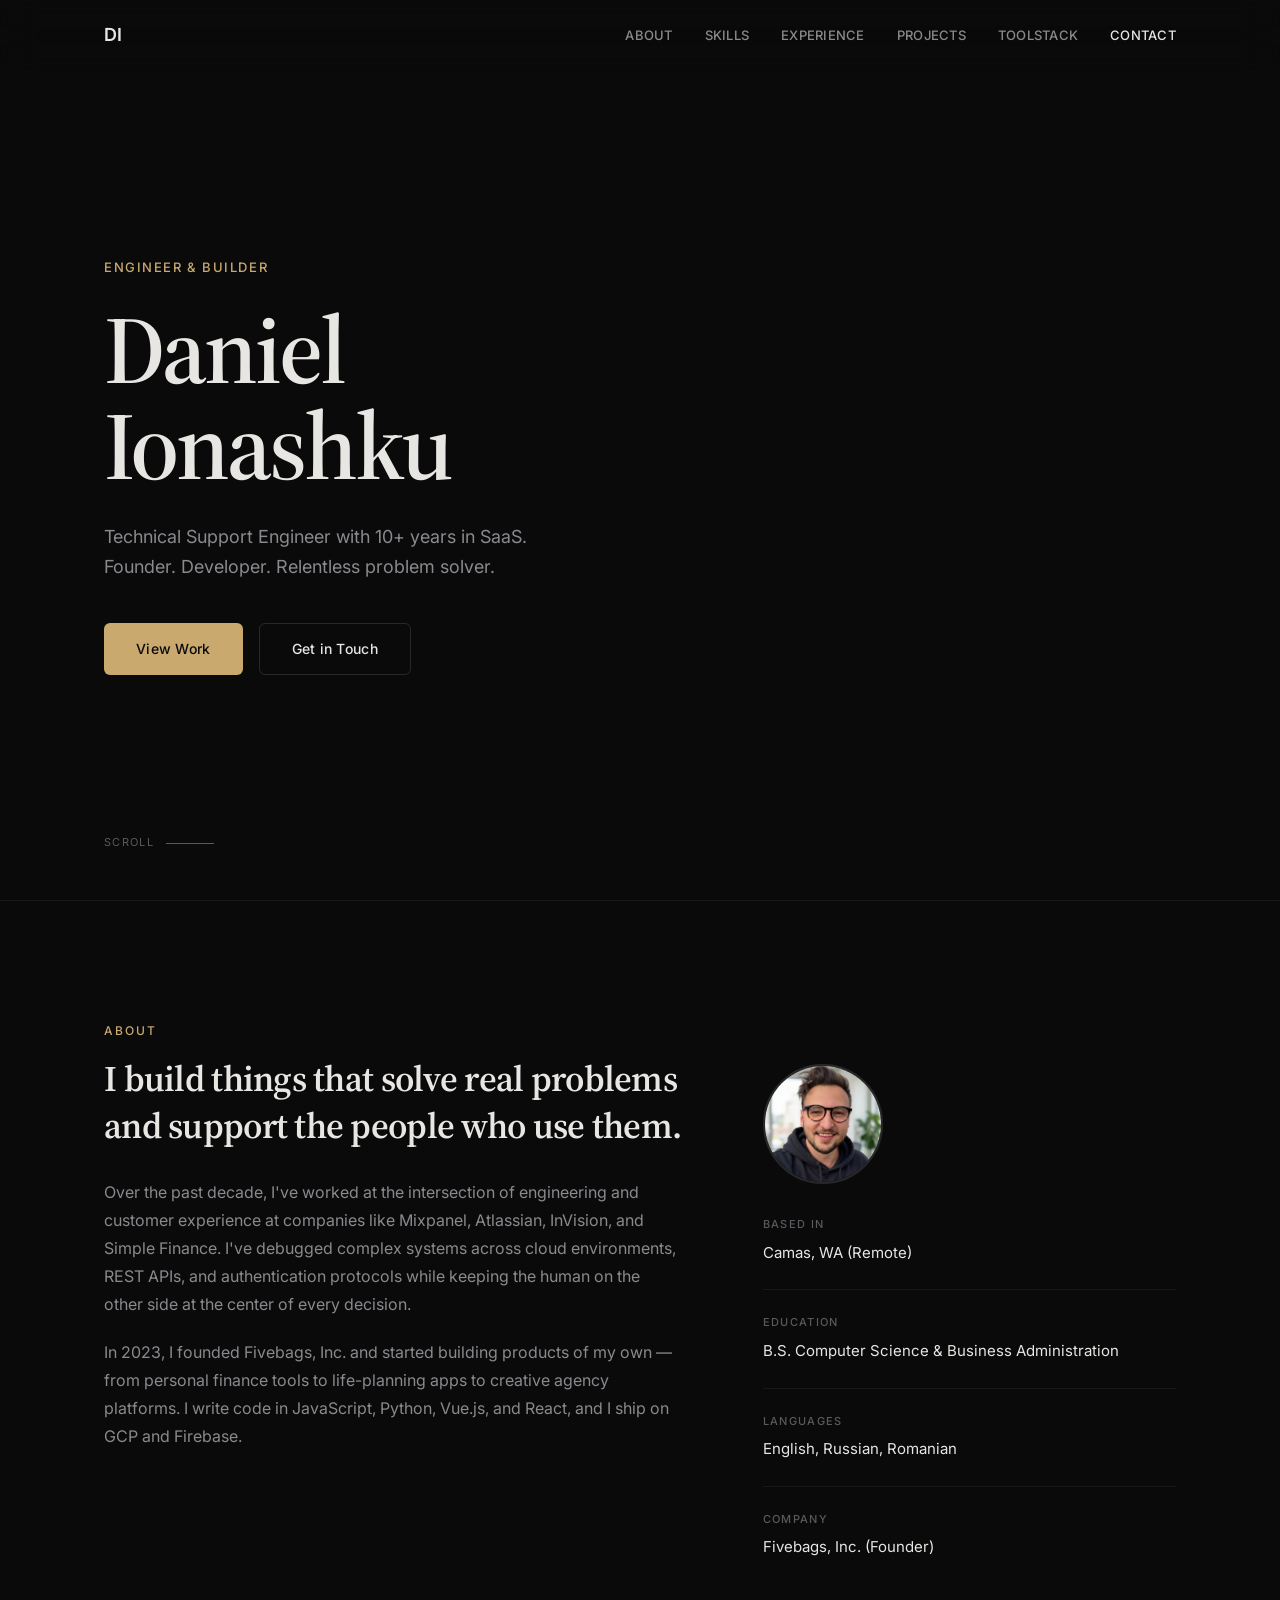
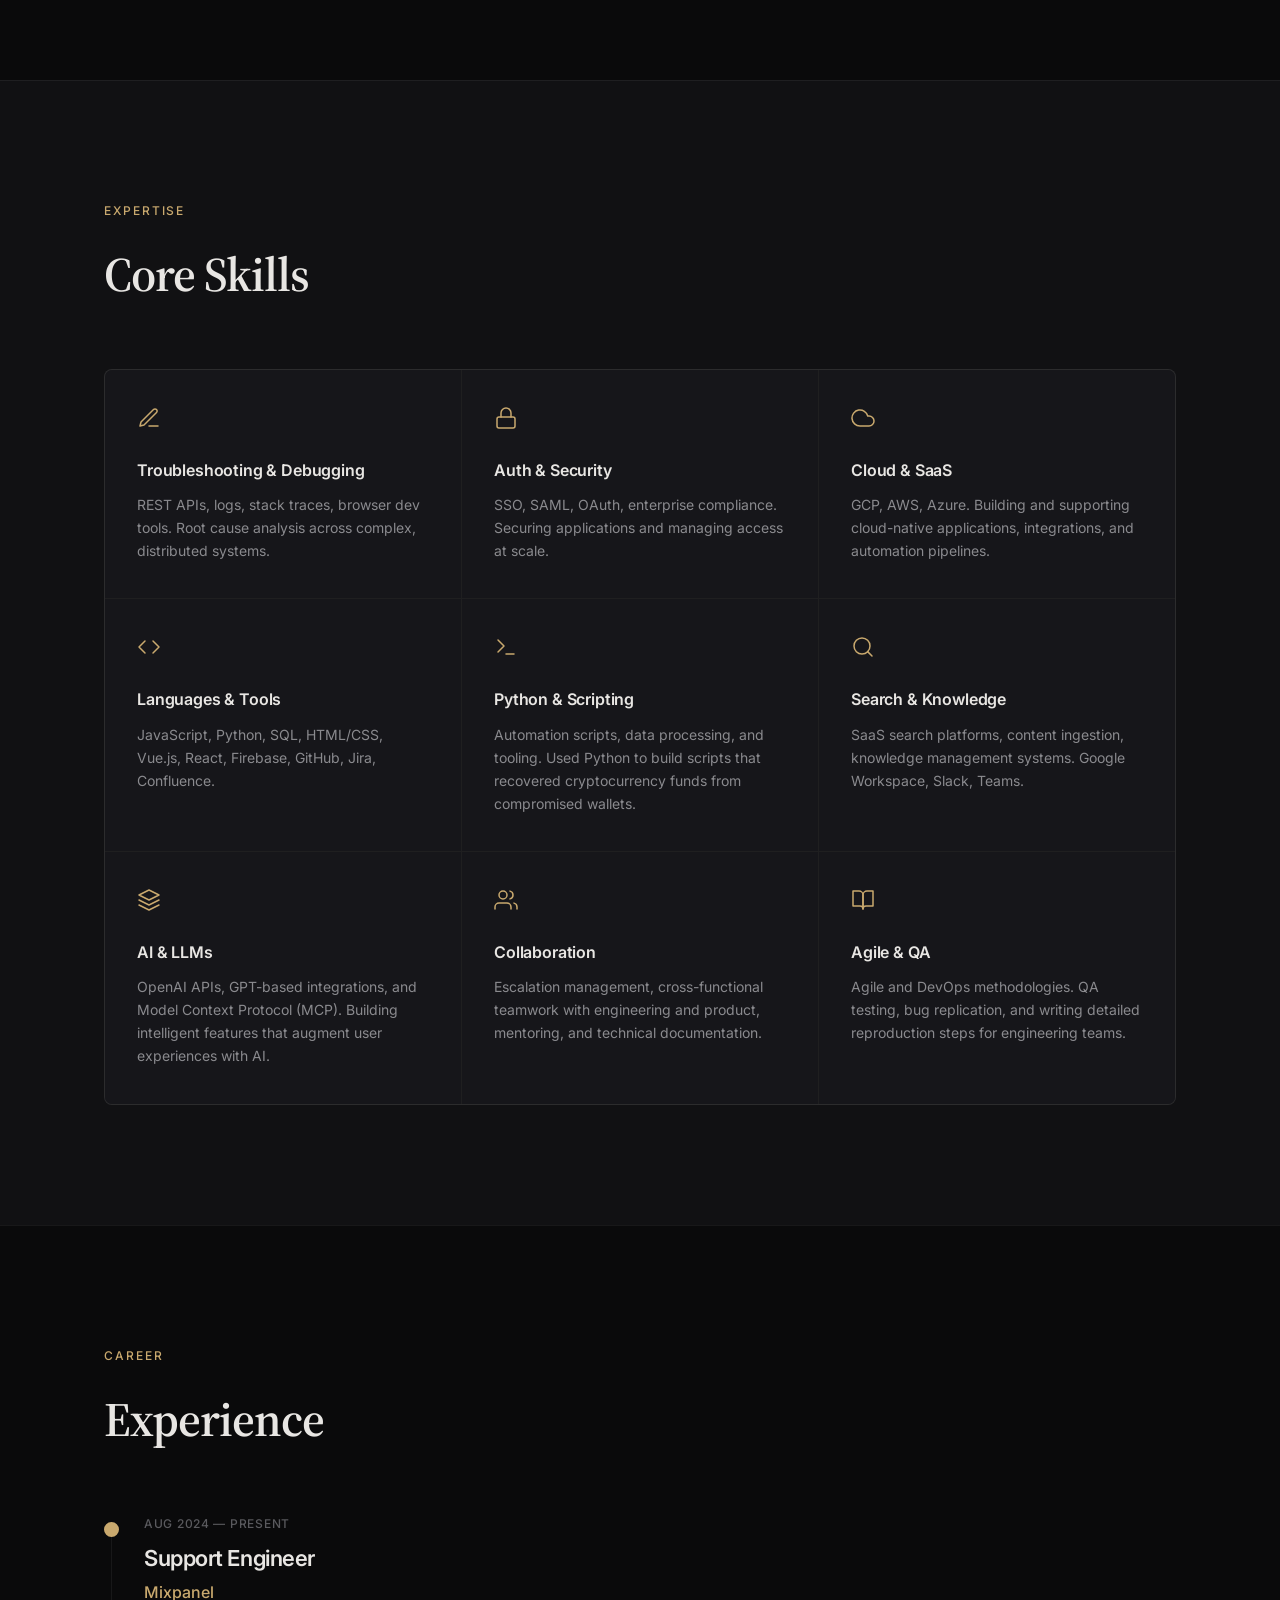
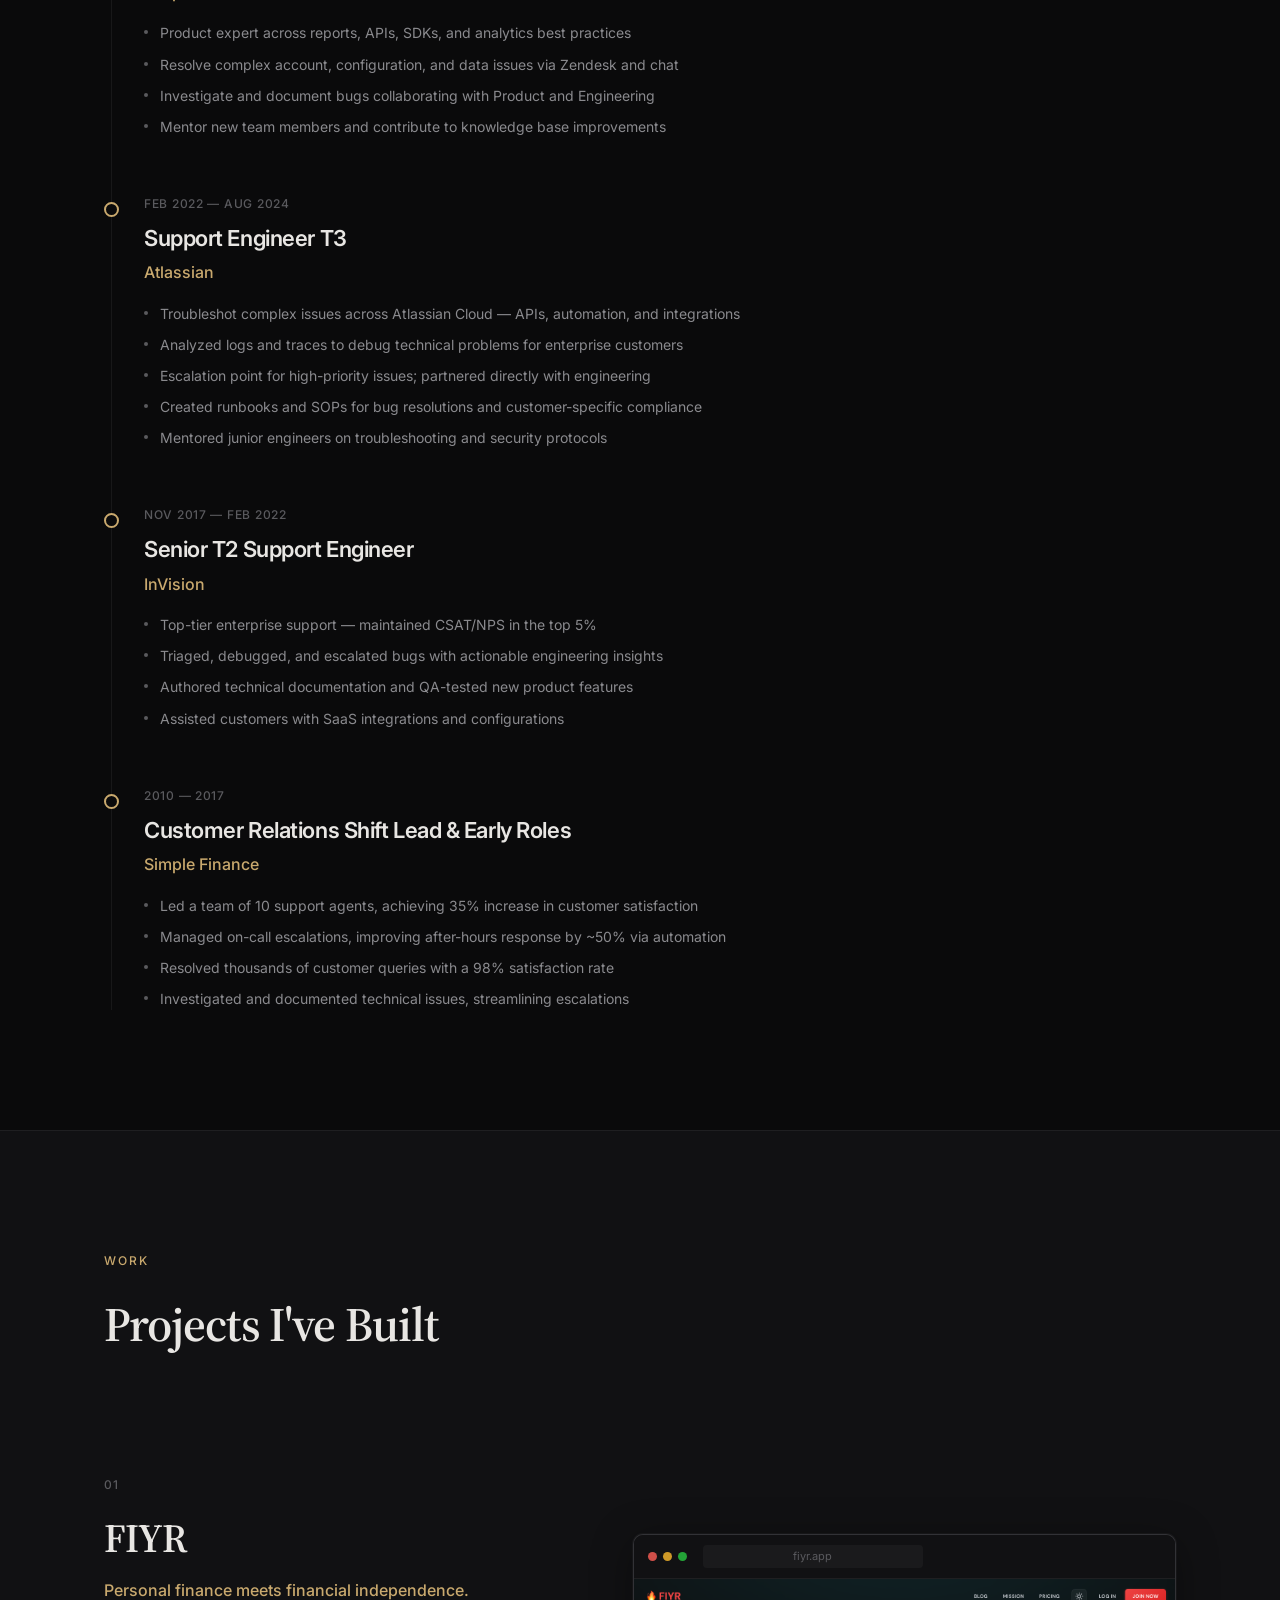
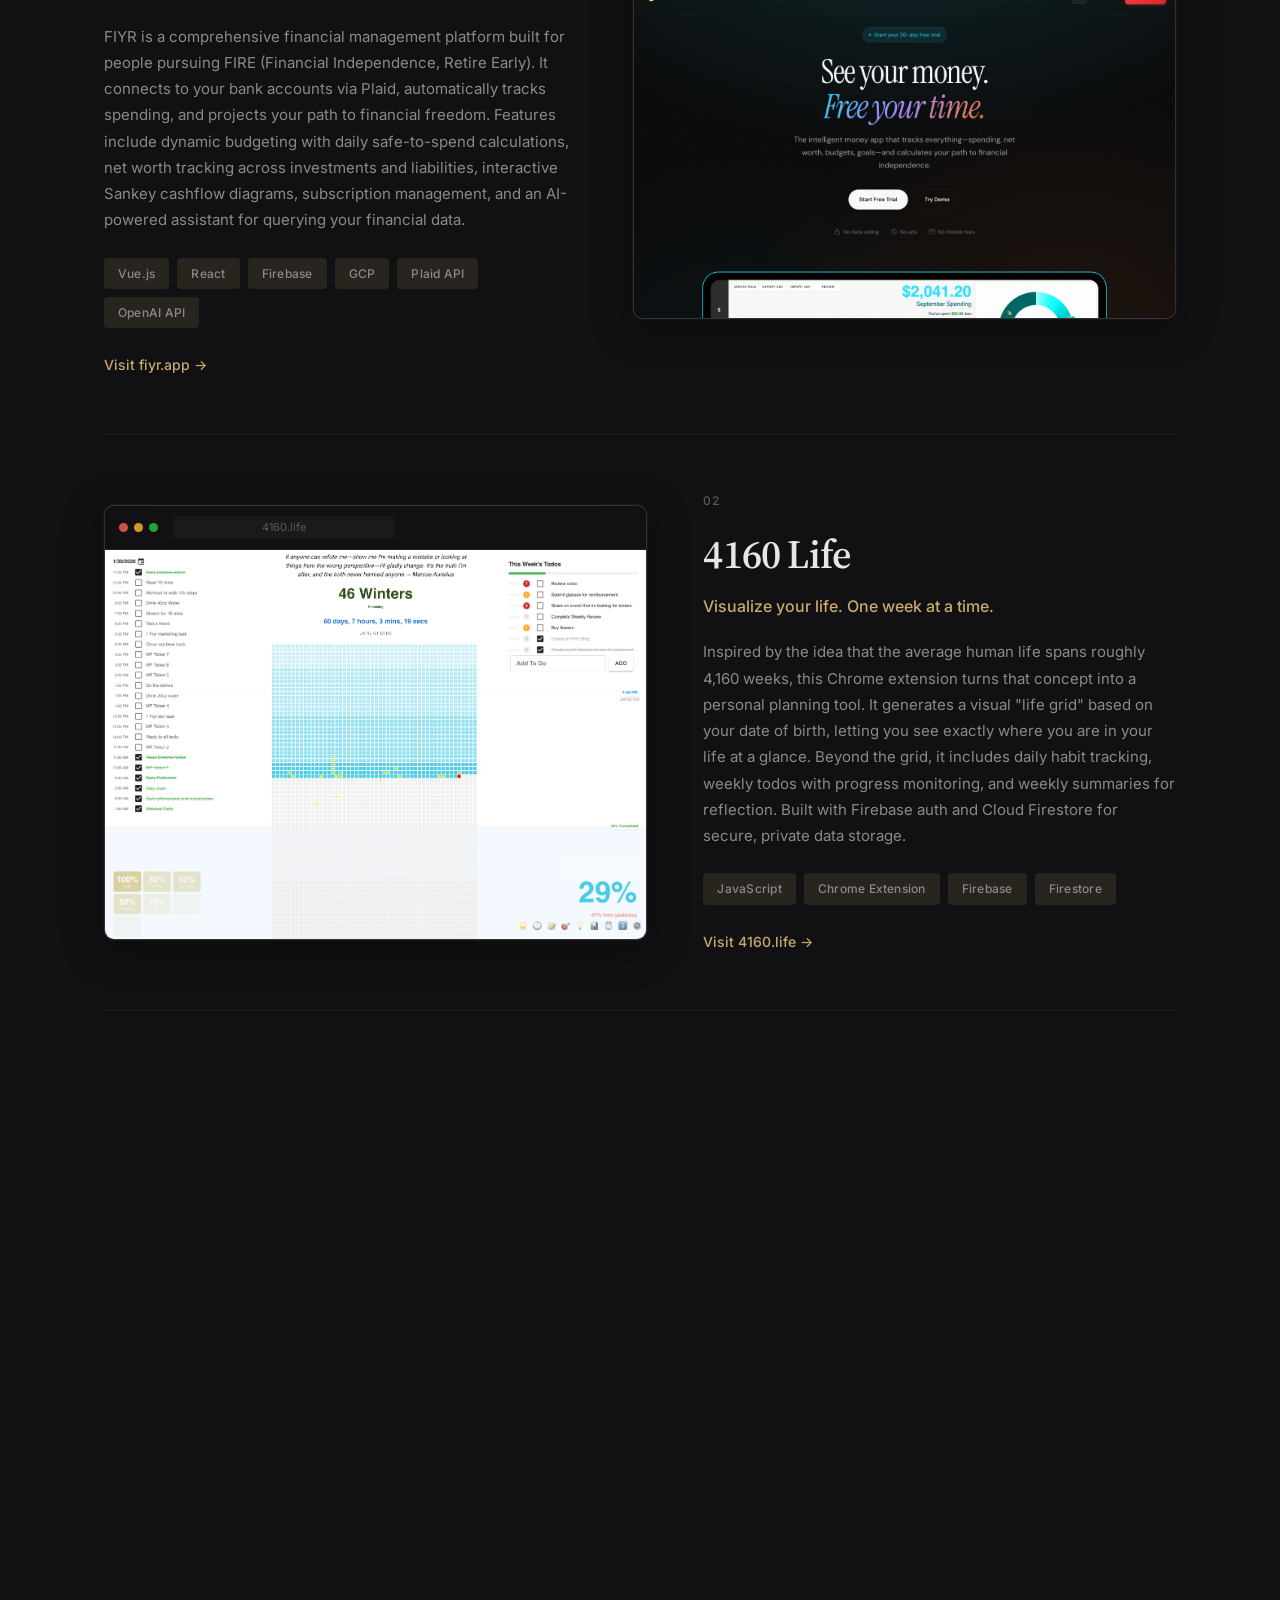
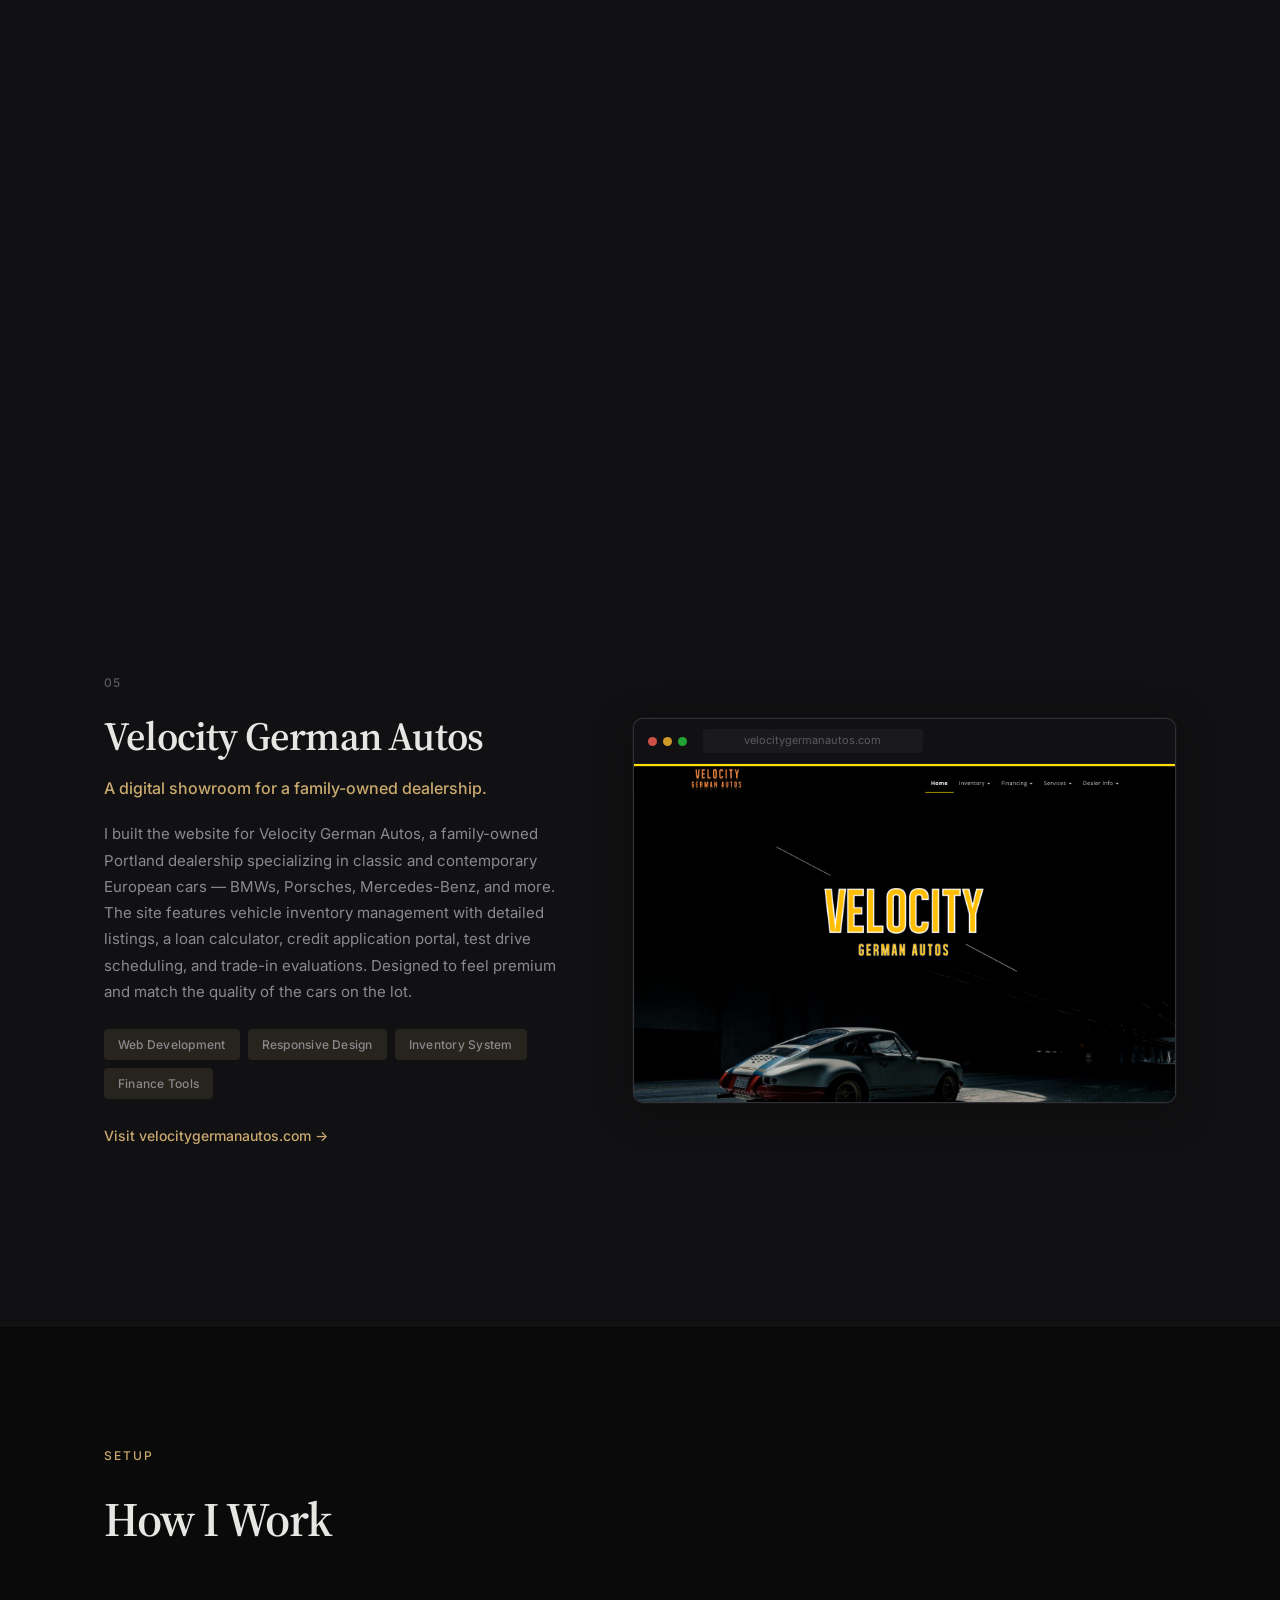
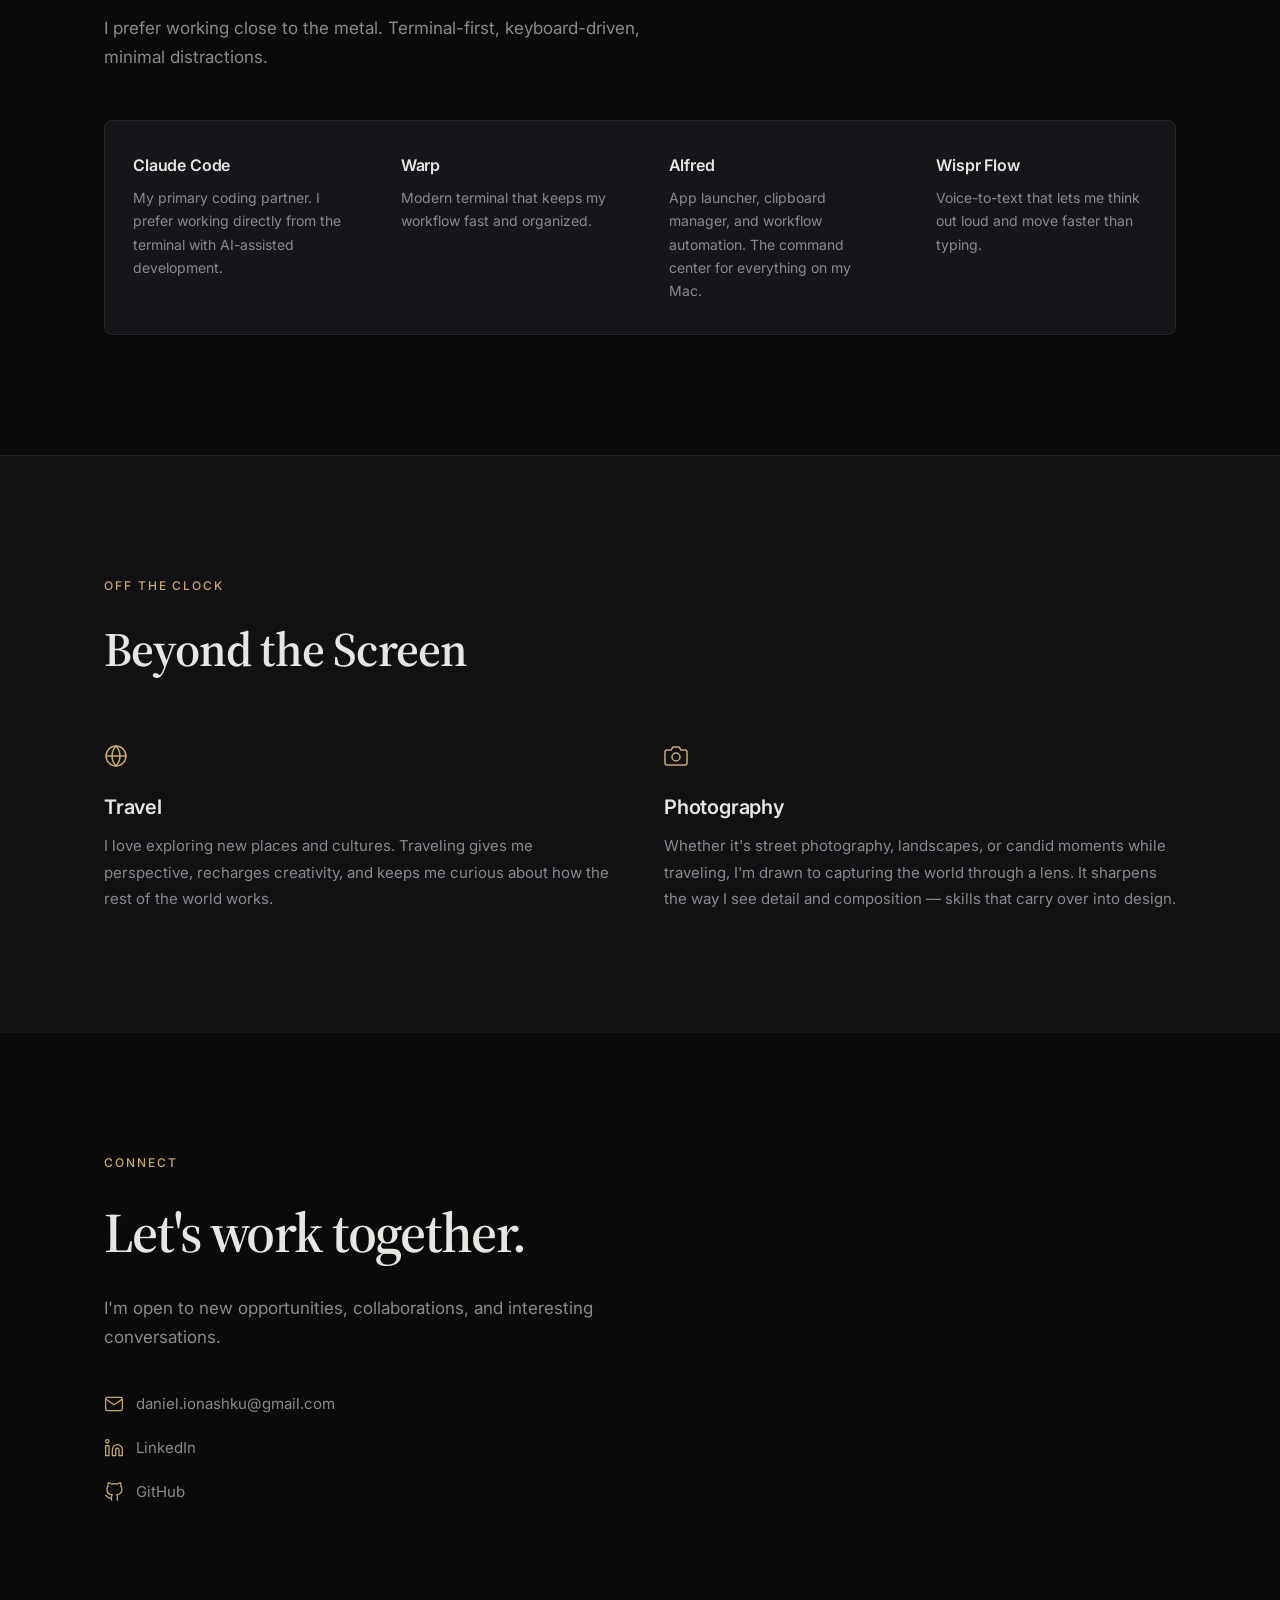
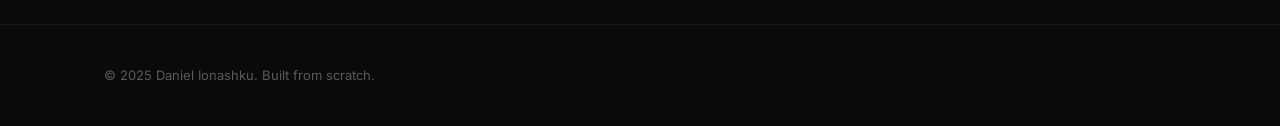
==== index.html @ bb464526 "Initial portfolio site Co-Authored-By: Claude Opus 4.6 <noreply@anthropic.com>" ====
<!DOCTYPE html>
<html lang="en">
<head>
  <meta charset="UTF-8">
  <meta name="viewport" content="width=device-width, initial-scale=1.0">
  <title>Daniel Ionashku — Engineer, Builder, Problem Solver</title>
  <meta name="description" content="Portfolio of Daniel Ionashku — Technical Support Engineer with 10+ years of experience, founder of Fivebags Inc., and builder of products that matter.">
  <link rel="preconnect" href="https://fonts.googleapis.com">
  <link rel="preconnect" href="https://fonts.gstatic.com" crossorigin>
  <link href="https://fonts.googleapis.com/css2?family=Inter:wght@300;400;500;600&family=Source+Serif+4:opsz,wght@8..60,400;8..60,600&display=swap" rel="stylesheet">
  <link rel="stylesheet" href="css/style.css">
</head>
<body>

  <!-- Navigation -->
  <nav class="nav" id="nav">
    <div class="nav__inner">
      <a href="#" class="nav__logo">DI</a>
      <div class="nav__links">
        <a href="#about">About</a>
        <a href="#skills">Skills</a>
        <a href="#experience">Experience</a>
        <a href="#projects">Projects</a>
        <a href="#toolstack">Toolstack</a>
        <a href="#contact">Contact</a>
      </div>
      <button class="nav__toggle" id="navToggle" aria-label="Toggle menu">
        <span></span>
        <span></span>
      </button>
    </div>
  </nav>

  <!-- Mobile Menu -->
  <div class="mobile-menu" id="mobileMenu">
    <a href="#about">About</a>
    <a href="#skills">Skills</a>
    <a href="#experience">Experience</a>
    <a href="#projects">Projects</a>
    <a href="#toolstack">Toolstack</a>
    <a href="#contact">Contact</a>
  </div>

  <!-- Hero -->
  <header class="hero" id="hero">
    <div class="hero__content">
      <p class="hero__label reveal">Engineer & Builder</p>
      <h1 class="hero__title reveal">
        Daniel<br>Ionashku
      </h1>
      <p class="hero__subtitle reveal">
        Technical Support Engineer with 10+ years in SaaS.<br>
        Founder. Developer. Relentless problem solver.
      </p>
      <div class="hero__cta reveal">
        <a href="#projects" class="btn btn--primary">View Work</a>
        <a href="#contact" class="btn btn--outline">Get in Touch</a>
      </div>
    </div>
    <div class="hero__scroll">
      <span>Scroll</span>
      <div class="hero__scroll-line"></div>
    </div>
  </header>

  <!-- About -->
  <section class="section about" id="about">
    <div class="container">
      <div class="section__label reveal">About</div>
      <div class="about__grid">
        <div class="about__text">
          <h2 class="about__heading reveal">
            I build things that solve real problems and support the people who use them.
          </h2>
          <p class="about__body reveal">
            Over the past decade, I've worked at the intersection of engineering and customer experience
            at companies like Mixpanel, Atlassian, InVision, and Simple Finance. I've debugged complex
            systems across cloud environments, REST APIs, and authentication protocols while keeping
            the human on the other side at the center of every decision.
          </p>
          <p class="about__body reveal">
            In 2023, I founded Fivebags, Inc. and started building products of my own &mdash; from
            personal finance tools to life-planning apps to creative agency platforms. I write code
            in JavaScript, Python, Vue.js, and React, and I ship on GCP and Firebase.
          </p>
        </div>
        <div class="about__details reveal">
          <div class="about__portrait">
            <img src="img/profile.jpeg" alt="Daniel Ionashku" loading="lazy">
          </div>
          <div class="about__detail">
            <span class="about__detail-label">Based in</span>
            <span class="about__detail-value">Camas, WA (Remote)</span>
          </div>
          <div class="about__detail">
            <span class="about__detail-label">Education</span>
            <span class="about__detail-value">B.S. Computer Science &amp; Business Administration</span>
          </div>
          <div class="about__detail">
            <span class="about__detail-label">Languages</span>
            <span class="about__detail-value">English, Russian, Romanian</span>
          </div>
          <div class="about__detail">
            <span class="about__detail-label">Company</span>
            <span class="about__detail-value">Fivebags, Inc. (Founder)</span>
          </div>
        </div>
      </div>
    </div>
  </section>

  <!-- Skills -->
  <section class="section skills" id="skills">
    <div class="container">
      <div class="section__label reveal">Expertise</div>
      <h2 class="section__heading reveal">Core Skills</h2>
      <div class="skills__grid">
        <div class="skill-card reveal">
          <div class="skill-card__icon">
            <svg width="24" height="24" viewBox="0 0 24 24" fill="none" stroke="currentColor" stroke-width="1.5" stroke-linecap="round" stroke-linejoin="round"><path d="M12 20h9"/><path d="M16.5 3.5a2.121 2.121 0 0 1 3 3L7 19l-4 1 1-4L16.5 3.5z"/></svg>
          </div>
          <h3 class="skill-card__title">Troubleshooting & Debugging</h3>
          <p class="skill-card__desc">REST APIs, logs, stack traces, browser dev tools. Root cause analysis across complex, distributed systems.</p>
        </div>
        <div class="skill-card reveal">
          <div class="skill-card__icon">
            <svg width="24" height="24" viewBox="0 0 24 24" fill="none" stroke="currentColor" stroke-width="1.5" stroke-linecap="round" stroke-linejoin="round"><rect x="3" y="11" width="18" height="11" rx="2" ry="2"/><path d="M7 11V7a5 5 0 0 1 10 0v4"/></svg>
          </div>
          <h3 class="skill-card__title">Auth & Security</h3>
          <p class="skill-card__desc">SSO, SAML, OAuth, enterprise compliance. Securing applications and managing access at scale.</p>
        </div>
        <div class="skill-card reveal">
          <div class="skill-card__icon">
            <svg width="24" height="24" viewBox="0 0 24 24" fill="none" stroke="currentColor" stroke-width="1.5" stroke-linecap="round" stroke-linejoin="round"><path d="M18 10h-1.26A8 8 0 1 0 9 20h9a5 5 0 0 0 0-10z"/></svg>
          </div>
          <h3 class="skill-card__title">Cloud & SaaS</h3>
          <p class="skill-card__desc">GCP, AWS, Azure. Building and supporting cloud-native applications, integrations, and automation pipelines.</p>
        </div>
        <div class="skill-card reveal">
          <div class="skill-card__icon">
            <svg width="24" height="24" viewBox="0 0 24 24" fill="none" stroke="currentColor" stroke-width="1.5" stroke-linecap="round" stroke-linejoin="round"><polyline points="16 18 22 12 16 6"/><polyline points="8 6 2 12 8 18"/></svg>
          </div>
          <h3 class="skill-card__title">Languages & Tools</h3>
          <p class="skill-card__desc">JavaScript, Python, SQL, HTML/CSS, Vue.js, React, Firebase, GitHub, Jira, Confluence.</p>
        </div>
        <div class="skill-card reveal">
          <div class="skill-card__icon">
            <svg width="24" height="24" viewBox="0 0 24 24" fill="none" stroke="currentColor" stroke-width="1.5" stroke-linecap="round" stroke-linejoin="round"><path d="M4 17l6-6-6-6"/><path d="M12 19h8"/></svg>
          </div>
          <h3 class="skill-card__title">Python & Scripting</h3>
          <p class="skill-card__desc">Automation scripts, data processing, and tooling. Used Python to build scripts that recovered cryptocurrency funds from compromised wallets.</p>
        </div>
        <div class="skill-card reveal">
          <div class="skill-card__icon">
            <svg width="24" height="24" viewBox="0 0 24 24" fill="none" stroke="currentColor" stroke-width="1.5" stroke-linecap="round" stroke-linejoin="round"><circle cx="11" cy="11" r="8"/><line x1="21" y1="21" x2="16.65" y2="16.65"/></svg>
          </div>
          <h3 class="skill-card__title">Search & Knowledge</h3>
          <p class="skill-card__desc">SaaS search platforms, content ingestion, knowledge management systems. Google Workspace, Slack, Teams.</p>
        </div>
        <div class="skill-card reveal">
          <div class="skill-card__icon">
            <svg width="24" height="24" viewBox="0 0 24 24" fill="none" stroke="currentColor" stroke-width="1.5" stroke-linecap="round" stroke-linejoin="round"><path d="M12 2L2 7l10 5 10-5-10-5z"/><path d="M2 17l10 5 10-5"/><path d="M2 12l10 5 10-5"/></svg>
          </div>
          <h3 class="skill-card__title">AI & LLMs</h3>
          <p class="skill-card__desc">OpenAI APIs, GPT-based integrations, and Model Context Protocol (MCP). Building intelligent features that augment user experiences with AI.</p>
        </div>
        <div class="skill-card reveal">
          <div class="skill-card__icon">
            <svg width="24" height="24" viewBox="0 0 24 24" fill="none" stroke="currentColor" stroke-width="1.5" stroke-linecap="round" stroke-linejoin="round"><path d="M17 21v-2a4 4 0 0 0-4-4H5a4 4 0 0 0-4 4v2"/><circle cx="9" cy="7" r="4"/><path d="M23 21v-2a4 4 0 0 0-3-3.87"/><path d="M16 3.13a4 4 0 0 1 0 7.75"/></svg>
          </div>
          <h3 class="skill-card__title">Collaboration</h3>
          <p class="skill-card__desc">Escalation management, cross-functional teamwork with engineering and product, mentoring, and technical documentation.</p>
        </div>
        <div class="skill-card reveal">
          <div class="skill-card__icon">
            <svg width="24" height="24" viewBox="0 0 24 24" fill="none" stroke="currentColor" stroke-width="1.5" stroke-linecap="round" stroke-linejoin="round"><path d="M2 3h6a4 4 0 0 1 4 4v14a3 3 0 0 0-3-3H2z"/><path d="M22 3h-6a4 4 0 0 0-4 4v14a3 3 0 0 1 3-3h7z"/></svg>
          </div>
          <h3 class="skill-card__title">Agile & QA</h3>
          <p class="skill-card__desc">Agile and DevOps methodologies. QA testing, bug replication, and writing detailed reproduction steps for engineering teams.</p>
        </div>
      </div>
    </div>
  </section>

  <!-- Experience Timeline -->
  <section class="section experience" id="experience">
    <div class="container">
      <div class="section__label reveal">Career</div>
      <h2 class="section__heading reveal">Experience</h2>
      <div class="timeline">

        <div class="timeline__item reveal">
          <div class="timeline__marker"></div>
          <div class="timeline__date">Aug 2024 &mdash; Present</div>
          <div class="timeline__content">
            <h3 class="timeline__role">Support Engineer</h3>
            <p class="timeline__company">Mixpanel</p>
            <ul class="timeline__details">
              <li>Product expert across reports, APIs, SDKs, and analytics best practices</li>
              <li>Resolve complex account, configuration, and data issues via Zendesk and chat</li>
              <li>Investigate and document bugs collaborating with Product and Engineering</li>
              <li>Mentor new team members and contribute to knowledge base improvements</li>
            </ul>
          </div>
        </div>

        <div class="timeline__item reveal">
          <div class="timeline__marker"></div>
          <div class="timeline__date">Feb 2022 &mdash; Aug 2024</div>
          <div class="timeline__content">
            <h3 class="timeline__role">Support Engineer T3</h3>
            <p class="timeline__company">Atlassian</p>
            <ul class="timeline__details">
              <li>Troubleshot complex issues across Atlassian Cloud &mdash; APIs, automation, and integrations</li>
              <li>Analyzed logs and traces to debug technical problems for enterprise customers</li>
              <li>Escalation point for high-priority issues; partnered directly with engineering</li>
              <li>Created runbooks and SOPs for bug resolutions and customer-specific compliance</li>
              <li>Mentored junior engineers on troubleshooting and security protocols</li>
            </ul>
          </div>
        </div>

        <div class="timeline__item reveal">
          <div class="timeline__marker"></div>
          <div class="timeline__date">Nov 2017 &mdash; Feb 2022</div>
          <div class="timeline__content">
            <h3 class="timeline__role">Senior T2 Support Engineer</h3>
            <p class="timeline__company">InVision</p>
            <ul class="timeline__details">
              <li>Top-tier enterprise support &mdash; maintained CSAT/NPS in the top 5%</li>
              <li>Triaged, debugged, and escalated bugs with actionable engineering insights</li>
              <li>Authored technical documentation and QA-tested new product features</li>
              <li>Assisted customers with SaaS integrations and configurations</li>
            </ul>
          </div>
        </div>

        <div class="timeline__item reveal">
          <div class="timeline__marker"></div>
          <div class="timeline__date">2010 &mdash; 2017</div>
          <div class="timeline__content">
            <h3 class="timeline__role">Customer Relations Shift Lead & Early Roles</h3>
            <p class="timeline__company">Simple Finance</p>
            <ul class="timeline__details">
              <li>Led a team of 10 support agents, achieving 35% increase in customer satisfaction</li>
              <li>Managed on-call escalations, improving after-hours response by ~50% via automation</li>
              <li>Resolved thousands of customer queries with a 98% satisfaction rate</li>
              <li>Investigated and documented technical issues, streamlining escalations</li>
            </ul>
          </div>
        </div>

      </div>
    </div>
  </section>

  <!-- Projects -->
  <section class="section projects" id="projects">
    <div class="container">
      <div class="section__label reveal">Work</div>
      <h2 class="section__heading reveal">Projects I've Built</h2>

      <div class="project reveal">
        <div class="project__layout">
          <div class="project__info">
            <div class="project__number">01</div>
            <h3 class="project__title">FIYR</h3>
            <p class="project__tagline">Personal finance meets financial independence.</p>
            <p class="project__desc">
              FIYR is a comprehensive financial management platform built for people pursuing
              FIRE (Financial Independence, Retire Early). It connects to your bank accounts
              via Plaid, automatically tracks spending, and projects your path to financial freedom.
              Features include dynamic budgeting with daily safe-to-spend calculations, net worth tracking
              across investments and liabilities, interactive Sankey cashflow diagrams, subscription
              management, and an AI-powered assistant for querying your financial data.
            </p>
            <div class="project__tech">
              <span>Vue.js</span>
              <span>React</span>
              <span>Firebase</span>
              <span>GCP</span>
              <span>Plaid API</span>
              <span>OpenAI API</span>
            </div>
            <a href="https://fiyr.app" class="project__link" target="_blank" rel="noopener">Visit fiyr.app &rarr;</a>
          </div>
          <div class="project__preview">
            <div class="browser-frame">
              <div class="browser-frame__bar">
                <span class="browser-frame__dot"></span>
                <span class="browser-frame__dot"></span>
                <span class="browser-frame__dot"></span>
                <span class="browser-frame__url">fiyr.app</span>
              </div>
              <div class="browser-frame__body">
                <img src="img/fiyr.png" alt="FIYR app screenshot" loading="lazy">
              </div>
            </div>
          </div>
        </div>
      </div>

      <div class="project reveal">
        <div class="project__layout project__layout--reverse">
          <div class="project__info">
            <div class="project__number">02</div>
            <h3 class="project__title">4160 Life</h3>
            <p class="project__tagline">Visualize your life. One week at a time.</p>
            <p class="project__desc">
              Inspired by the idea that the average human life spans roughly 4,160 weeks, this
              Chrome extension turns that concept into a personal planning tool. It generates a visual
              "life grid" based on your date of birth, letting you see exactly where you are in
              your life at a glance. Beyond the grid, it includes daily habit tracking, weekly
              todos with progress monitoring, and weekly summaries for reflection. Built with
              Firebase auth and Cloud Firestore for secure, private data storage.
            </p>
            <div class="project__tech">
              <span>JavaScript</span>
              <span>Chrome Extension</span>
              <span>Firebase</span>
              <span>Firestore</span>
            </div>
            <a href="https://4160.life" class="project__link" target="_blank" rel="noopener">Visit 4160.life &rarr;</a>
          </div>
          <div class="project__preview">
            <div class="browser-frame">
              <div class="browser-frame__bar">
                <span class="browser-frame__dot"></span>
                <span class="browser-frame__dot"></span>
                <span class="browser-frame__dot"></span>
                <span class="browser-frame__url">4160.life</span>
              </div>
              <div class="browser-frame__body">
                <img src="img/4160life.png" alt="4160 Life app screenshot" loading="lazy">
              </div>
            </div>
          </div>
        </div>
      </div>

      <div class="project reveal">
        <div class="project__layout">
          <div class="project__info">
            <div class="project__number">03</div>
            <h3 class="project__title">The Crystal Creative</h3>
            <p class="project__tagline">A custom-built site for a Portland music agency.</p>
            <p class="project__desc">
              I designed and developed the website for The Crystal Creative, an award-winning
              Portland-based music agency specializing in custom composition, sound design, and
              music supervision. The build is a polished, responsive WordPress site featuring a
              custom dark/light theme system, video modals, Mixpanel analytics integration, and
              performance-optimized link prefetching. The design prioritizes clean aesthetics
              and smooth interactions to match the agency's creative identity.
            </p>
            <div class="project__tech">
              <span>WordPress</span>
              <span>JavaScript</span>
              <span>CSS</span>
              <span>Mixpanel</span>
              <span>Responsive Design</span>
            </div>
            <a href="https://thecrystalcreative.com" class="project__link" target="_blank" rel="noopener">Visit thecrystalcreative.com &rarr;</a>
          </div>
          <div class="project__preview">
            <div class="browser-frame">
              <div class="browser-frame__bar">
                <span class="browser-frame__dot"></span>
                <span class="browser-frame__dot"></span>
                <span class="browser-frame__dot"></span>
                <span class="browser-frame__url">thecrystalcreative.com</span>
              </div>
              <div class="browser-frame__body">
                <img src="img/tcc.png" alt="The Crystal Creative website screenshot" loading="lazy">
              </div>
            </div>
          </div>
        </div>
      </div>

      <div class="project reveal">
        <div class="project__layout project__layout--reverse">
          <div class="project__info">
            <div class="project__number">04</div>
            <h3 class="project__title">The ION Group</h3>
            <p class="project__tagline">A web agency built to help businesses stand out.</p>
            <p class="project__desc">
              The ION Group is my web design and development agency. We build responsive,
              custom-coded websites for businesses that understand their digital presence matters.
              The agency site itself reflects the philosophy &mdash; clean design, strong typography,
              and data-driven messaging around why web quality converts. Services include responsive
              design, custom interactive features, SEO optimization, branding, and ongoing maintenance.
            </p>
            <div class="project__tech">
              <span>Web Design</span>
              <span>Custom Development</span>
              <span>SEO</span>
              <span>Branding</span>
              <span>Hosting</span>
            </div>
            <a href="https://theiongroup.co/" class="project__link" target="_blank" rel="noopener">Visit theiongroup.co &rarr;</a>
          </div>
          <div class="project__preview">
            <div class="browser-frame">
              <div class="browser-frame__bar">
                <span class="browser-frame__dot"></span>
                <span class="browser-frame__dot"></span>
                <span class="browser-frame__dot"></span>
                <span class="browser-frame__url">theiongroup.co</span>
              </div>
              <div class="browser-frame__body">
                <img src="img/iongroup.png" alt="The ION Group website screenshot" loading="lazy">
              </div>
            </div>
          </div>
        </div>
      </div>

      <div class="project reveal">
        <div class="project__layout">
          <div class="project__info">
            <div class="project__number">05</div>
            <h3 class="project__title">Velocity German Autos</h3>
            <p class="project__tagline">A digital showroom for a family-owned dealership.</p>
            <p class="project__desc">
              I built the website for Velocity German Autos, a family-owned Portland dealership
              specializing in classic and contemporary European cars &mdash; BMWs, Porsches,
              Mercedes-Benz, and more. The site features vehicle inventory management with
              detailed listings, a loan calculator, credit application portal, test drive scheduling,
              and trade-in evaluations. Designed to feel premium and match the quality of the
              cars on the lot.
            </p>
            <div class="project__tech">
              <span>Web Development</span>
              <span>Responsive Design</span>
              <span>Inventory System</span>
              <span>Finance Tools</span>
            </div>
            <a href="https://www.velocitygermanautos.com/" class="project__link" target="_blank" rel="noopener">Visit velocitygermanautos.com &rarr;</a>
          </div>
          <div class="project__preview">
            <div class="browser-frame">
              <div class="browser-frame__bar">
                <span class="browser-frame__dot"></span>
                <span class="browser-frame__dot"></span>
                <span class="browser-frame__dot"></span>
                <span class="browser-frame__url">velocitygermanautos.com</span>
              </div>
              <div class="browser-frame__body">
                <img src="img/velocity.png" alt="Velocity German Autos website screenshot" loading="lazy">
              </div>
            </div>
          </div>
        </div>
      </div>

    </div>
  </section>

  <!-- Toolstack -->
  <section class="section toolstack" id="toolstack">
    <div class="container">
      <div class="section__label reveal">Setup</div>
      <h2 class="section__heading reveal">How I Work</h2>
      <p class="toolstack__intro reveal">
        I prefer working close to the metal. Terminal-first, keyboard-driven, minimal distractions.
      </p>
      <div class="toolstack__grid">
        <div class="toolstack__item reveal">
          <h3 class="toolstack__name">Claude Code</h3>
          <p class="toolstack__desc">My primary coding partner. I prefer working directly from the terminal with AI-assisted development.</p>
        </div>
        <div class="toolstack__item reveal">
          <h3 class="toolstack__name">Warp</h3>
          <p class="toolstack__desc">Modern terminal that keeps my workflow fast and organized.</p>
        </div>
        <div class="toolstack__item reveal">
          <h3 class="toolstack__name">Alfred</h3>
          <p class="toolstack__desc">App launcher, clipboard manager, and workflow automation. The command center for everything on my Mac.</p>
        </div>
        <div class="toolstack__item reveal">
          <h3 class="toolstack__name">Wispr Flow</h3>
          <p class="toolstack__desc">Voice-to-text that lets me think out loud and move faster than typing.</p>
        </div>
      </div>
    </div>
  </section>

  <!-- Personal -->
  <section class="section personal" id="personal">
    <div class="container">
      <div class="section__label reveal">Off the Clock</div>
      <h2 class="section__heading reveal">Beyond the Screen</h2>
      <div class="personal__grid">
        <div class="personal__item reveal">
          <div class="personal__icon">
            <svg width="24" height="24" viewBox="0 0 24 24" fill="none" stroke="currentColor" stroke-width="1.5" stroke-linecap="round" stroke-linejoin="round"><circle cx="12" cy="12" r="10"/><path d="M2 12h20"/><path d="M12 2a15.3 15.3 0 0 1 4 10 15.3 15.3 0 0 1-4 10 15.3 15.3 0 0 1-4-10 15.3 15.3 0 0 1 4-10z"/></svg>
          </div>
          <h3 class="personal__title">Travel</h3>
          <p class="personal__desc">
            I love exploring new places and cultures. Traveling gives me perspective,
            recharges creativity, and keeps me curious about how the rest of the world works.
          </p>
        </div>
        <div class="personal__item reveal">
          <div class="personal__icon">
            <svg width="24" height="24" viewBox="0 0 24 24" fill="none" stroke="currentColor" stroke-width="1.5" stroke-linecap="round" stroke-linejoin="round"><path d="M23 19a2 2 0 0 1-2 2H3a2 2 0 0 1-2-2V8a2 2 0 0 1 2-2h4l2-3h6l2 3h4a2 2 0 0 1 2 2z"/><circle cx="12" cy="13" r="4"/></svg>
          </div>
          <h3 class="personal__title">Photography</h3>
          <p class="personal__desc">
            Whether it's street photography, landscapes, or candid moments while traveling,
            I'm drawn to capturing the world through a lens. It sharpens the way I see detail and composition &mdash; skills that carry over into design.
          </p>
        </div>
      </div>
    </div>
  </section>

  <!-- Contact -->
  <section class="section contact" id="contact">
    <div class="container">
      <div class="contact__inner reveal">
        <div class="section__label">Connect</div>
        <h2 class="contact__heading">Let's work together.</h2>
        <p class="contact__text">
          I'm open to new opportunities, collaborations, and interesting conversations.
        </p>
        <div class="contact__links">
          <a href="mailto:daniel.ionashku@gmail.com" class="contact__link">
            <svg width="20" height="20" viewBox="0 0 24 24" fill="none" stroke="currentColor" stroke-width="1.5" stroke-linecap="round" stroke-linejoin="round"><path d="M4 4h16c1.1 0 2 .9 2 2v12c0 1.1-.9 2-2 2H4c-1.1 0-2-.9-2-2V6c0-1.1.9-2 2-2z"/><polyline points="22,6 12,13 2,6"/></svg>
            daniel.ionashku@gmail.com
          </a>
          <a href="https://www.linkedin.com/in/danielionashku/" class="contact__link" target="_blank" rel="noopener">
            <svg width="20" height="20" viewBox="0 0 24 24" fill="none" stroke="currentColor" stroke-width="1.5" stroke-linecap="round" stroke-linejoin="round"><path d="M16 8a6 6 0 0 1 6 6v7h-4v-7a2 2 0 0 0-2-2 2 2 0 0 0-2 2v7h-4v-7a6 6 0 0 1 6-6z"/><rect x="2" y="9" width="4" height="12"/><circle cx="4" cy="4" r="2"/></svg>
            LinkedIn
          </a>
          <a href="https://github.com/danielionashku" class="contact__link" target="_blank" rel="noopener">
            <svg width="20" height="20" viewBox="0 0 24 24" fill="none" stroke="currentColor" stroke-width="1.5" stroke-linecap="round" stroke-linejoin="round"><path d="M9 19c-5 1.5-5-2.5-7-3m14 6v-3.87a3.37 3.37 0 0 0-.94-2.61c3.14-.35 6.44-1.54 6.44-7A5.44 5.44 0 0 0 20 4.77 5.07 5.07 0 0 0 19.91 1S18.73.65 16 2.48a13.38 13.38 0 0 0-7 0C6.27.65 5.09 1 5.09 1A5.07 5.07 0 0 0 5 4.77a5.44 5.44 0 0 0-1.5 3.78c0 5.42 3.3 6.61 6.44 7A3.37 3.37 0 0 0 9 18.13V22"/></svg>
            GitHub
          </a>
        </div>
      </div>
    </div>
  </section>

  <!-- Footer -->
  <footer class="footer">
    <div class="container">
      <p>&copy; 2025 Daniel Ionashku. Built from scratch.</p>
    </div>
  </footer>

  <script src="js/main.js"></script>
</body>
</html>
---- css/style.css ----
/* ===========================
   Daniel Ionashku — Portfolio
   Clean, tasteful, no gimmicks
   =========================== */

:root {
  --color-bg: #0a0a0b;
  --color-bg-elevated: #111113;
  --color-bg-card: #16161a;
  --color-text: #e8e6e3;
  --color-text-secondary: #8a8a8e;
  --color-text-tertiary: #5a5a5e;
  --color-accent: #c9a96e;
  --color-accent-dim: rgba(201, 169, 110, 0.12);
  --color-border: rgba(255, 255, 255, 0.06);
  --color-border-hover: rgba(255, 255, 255, 0.12);

  --font-sans: 'Inter', -apple-system, BlinkMacSystemFont, 'Segoe UI', sans-serif;
  --font-serif: 'Source Serif 4', Georgia, 'Times New Roman', serif;

  --nav-height: 72px;
  --container-max: 1120px;
  --container-padding: 24px;

  --ease-out: cubic-bezier(0.16, 1, 0.3, 1);
  --ease-in-out: cubic-bezier(0.65, 0, 0.35, 1);
}

/* Reset */
*, *::before, *::after {
  margin: 0;
  padding: 0;
  box-sizing: border-box;
}

html {
  scroll-behavior: smooth;
  -webkit-font-smoothing: antialiased;
  -moz-osx-font-smoothing: grayscale;
}

body {
  font-family: var(--font-sans);
  font-weight: 400;
  color: var(--color-text);
  background: var(--color-bg);
  line-height: 1.6;
  overflow-x: hidden;
}

a {
  color: inherit;
  text-decoration: none;
}

ul {
  list-style: none;
}

img {
  max-width: 100%;
  display: block;
}

.container {
  max-width: var(--container-max);
  margin: 0 auto;
  padding: 0 var(--container-padding);
}

/* ===========================
   Reveal Animation
   =========================== */
.reveal {
  opacity: 0;
  transform: translateY(32px);
  transition: opacity 0.8s var(--ease-out), transform 0.8s var(--ease-out);
}

.reveal.is-visible {
  opacity: 1;
  transform: translateY(0);
}

/* ===========================
   Navigation
   =========================== */
.nav {
  position: fixed;
  top: 0;
  left: 0;
  right: 0;
  height: var(--nav-height);
  z-index: 100;
  background: rgba(10, 10, 11, 0.8);
  backdrop-filter: blur(20px);
  -webkit-backdrop-filter: blur(20px);
  border-bottom: 1px solid transparent;
  transition: border-color 0.3s ease;
}

.nav.is-scrolled {
  border-bottom-color: var(--color-border);
}

.nav__inner {
  max-width: var(--container-max);
  margin: 0 auto;
  padding: 0 var(--container-padding);
  height: 100%;
  display: flex;
  align-items: center;
  justify-content: space-between;
}

.nav__logo {
  font-weight: 600;
  font-size: 18px;
  letter-spacing: -0.02em;
  color: var(--color-text);
}

.nav__links {
  display: flex;
  gap: 32px;
}

.nav__links a {
  font-size: 13px;
  font-weight: 500;
  color: var(--color-text-secondary);
  letter-spacing: 0.02em;
  text-transform: uppercase;
  transition: color 0.2s ease;
}

.nav__links a:hover {
  color: var(--color-text);
}

.nav__toggle {
  display: none;
  flex-direction: column;
  gap: 6px;
  background: none;
  border: none;
  cursor: pointer;
  padding: 8px;
}

.nav__toggle span {
  display: block;
  width: 24px;
  height: 1.5px;
  background: var(--color-text);
  transition: transform 0.3s var(--ease-out), opacity 0.3s ease;
}

.nav__toggle.is-active span:first-child {
  transform: translateY(3.75px) rotate(45deg);
}

.nav__toggle.is-active span:last-child {
  transform: translateY(-3.75px) rotate(-45deg);
}

/* Mobile Menu */
.mobile-menu {
  display: none;
  position: fixed;
  top: var(--nav-height);
  left: 0;
  right: 0;
  bottom: 0;
  background: var(--color-bg);
  z-index: 99;
  flex-direction: column;
  align-items: center;
  justify-content: center;
  gap: 32px;
  opacity: 0;
  pointer-events: none;
  transition: opacity 0.3s ease;
}

.mobile-menu.is-open {
  opacity: 1;
  pointer-events: auto;
}

.mobile-menu a {
  font-size: 24px;
  font-weight: 500;
  color: var(--color-text-secondary);
  letter-spacing: 0.02em;
  text-transform: uppercase;
  transition: color 0.2s ease;
}

.mobile-menu a:hover {
  color: var(--color-text);
}

/* ===========================
   Hero
   =========================== */
.hero {
  min-height: 100vh;
  display: flex;
  align-items: center;
  position: relative;
  padding: calc(var(--nav-height) + 40px) var(--container-padding) 80px;
  max-width: var(--container-max);
  margin: 0 auto;
}

.hero__content {
  max-width: 720px;
}

.hero__label {
  font-size: 13px;
  font-weight: 500;
  letter-spacing: 0.12em;
  text-transform: uppercase;
  color: var(--color-accent);
  margin-bottom: 24px;
}

.hero__title {
  font-family: var(--font-serif);
  font-size: clamp(48px, 8vw, 96px);
  font-weight: 600;
  line-height: 1.0;
  letter-spacing: -0.03em;
  color: var(--color-text);
  margin-bottom: 28px;
}

.hero__subtitle {
  font-size: 18px;
  line-height: 1.7;
  color: var(--color-text-secondary);
  max-width: 520px;
  margin-bottom: 40px;
}

.hero__cta {
  display: flex;
  gap: 16px;
  flex-wrap: wrap;
}

.btn {
  display: inline-flex;
  align-items: center;
  padding: 14px 32px;
  font-size: 14px;
  font-weight: 500;
  letter-spacing: 0.02em;
  border-radius: 6px;
  transition: all 0.25s var(--ease-out);
  cursor: pointer;
  border: none;
}

.btn--primary {
  background: var(--color-accent);
  color: var(--color-bg);
}

.btn--primary:hover {
  background: #d4b57a;
  transform: translateY(-1px);
}

.btn--outline {
  background: transparent;
  color: var(--color-text);
  border: 1px solid var(--color-border-hover);
}

.btn--outline:hover {
  border-color: var(--color-text-secondary);
  transform: translateY(-1px);
}

.hero__scroll {
  position: absolute;
  bottom: 48px;
  left: var(--container-padding);
  display: flex;
  align-items: center;
  gap: 12px;
}

.hero__scroll span {
  font-size: 11px;
  letter-spacing: 0.12em;
  text-transform: uppercase;
  color: var(--color-text-tertiary);
}

.hero__scroll-line {
  width: 48px;
  height: 1px;
  background: var(--color-text-tertiary);
  position: relative;
  overflow: hidden;
}

.hero__scroll-line::after {
  content: '';
  position: absolute;
  top: 0;
  left: -100%;
  width: 100%;
  height: 100%;
  background: var(--color-accent);
  animation: scrollLine 2s var(--ease-in-out) infinite;
}

@keyframes scrollLine {
  0% { left: -100%; }
  50% { left: 0; }
  100% { left: 100%; }
}

/* ===========================
   Sections Common
   =========================== */
.section {
  padding: 120px 0;
}

.section__label {
  font-size: 12px;
  font-weight: 500;
  letter-spacing: 0.16em;
  text-transform: uppercase;
  color: var(--color-accent);
  margin-bottom: 16px;
}

.section__heading {
  font-family: var(--font-serif);
  font-size: clamp(32px, 5vw, 48px);
  font-weight: 600;
  letter-spacing: -0.02em;
  color: var(--color-text);
  margin-bottom: 56px;
}

/* ===========================
   About
   =========================== */
.about {
  border-top: 1px solid var(--color-border);
}

.about__grid {
  display: grid;
  grid-template-columns: 1.4fr 1fr;
  gap: 80px;
  align-items: start;
}

.about__heading {
  font-family: var(--font-serif);
  font-size: clamp(24px, 3.5vw, 36px);
  font-weight: 600;
  line-height: 1.3;
  letter-spacing: -0.02em;
  color: var(--color-text);
  margin-bottom: 28px;
}

.about__body {
  font-size: 16px;
  line-height: 1.75;
  color: var(--color-text-secondary);
  margin-bottom: 20px;
}

.about__details {
  display: flex;
  flex-direction: column;
  gap: 24px;
  padding-top: 8px;
}

.about__portrait {
  width: 120px;
  height: 120px;
  border-radius: 50%;
  overflow: hidden;
  border: 2px solid var(--color-border-hover);
  margin-bottom: 8px;
}

.about__portrait img {
  width: 100%;
  height: 100%;
  object-fit: cover;
}

.about__detail {
  padding-bottom: 24px;
  border-bottom: 1px solid var(--color-border);
}

.about__detail:last-child {
  border-bottom: none;
  padding-bottom: 0;
}

.about__detail-label {
  display: block;
  font-size: 11px;
  font-weight: 500;
  letter-spacing: 0.12em;
  text-transform: uppercase;
  color: var(--color-text-tertiary);
  margin-bottom: 6px;
}

.about__detail-value {
  font-size: 15px;
  color: var(--color-text);
}

/* ===========================
   Skills
   =========================== */
.skills {
  background: var(--color-bg-elevated);
  border-top: 1px solid var(--color-border);
}

.skills__grid {
  display: grid;
  grid-template-columns: repeat(3, 1fr);
  gap: 1px;
  background: var(--color-border);
  border: 1px solid var(--color-border);
  border-radius: 8px;
  overflow: hidden;
}

.skill-card {
  background: var(--color-bg-card);
  padding: 36px 32px;
  transition: background 0.3s ease;
}

.skill-card:hover {
  background: #1a1a1f;
}

.skill-card__icon {
  color: var(--color-accent);
  margin-bottom: 20px;
}

.skill-card__title {
  font-size: 16px;
  font-weight: 600;
  color: var(--color-text);
  margin-bottom: 10px;
  letter-spacing: -0.01em;
}

.skill-card__desc {
  font-size: 14px;
  line-height: 1.65;
  color: var(--color-text-secondary);
}

/* ===========================
   Experience Timeline
   =========================== */
.experience {
  border-top: 1px solid var(--color-border);
}

.timeline {
  position: relative;
  padding-left: 40px;
}

.timeline::before {
  content: '';
  position: absolute;
  top: 8px;
  left: 7px;
  bottom: 0;
  width: 1px;
  background: var(--color-border);
}

.timeline__item {
  position: relative;
  padding-bottom: 56px;
}

.timeline__item:last-child {
  padding-bottom: 0;
}

.timeline__marker {
  position: absolute;
  left: -40px;
  top: 8px;
  width: 15px;
  height: 15px;
  border-radius: 50%;
  border: 2px solid var(--color-accent);
  background: var(--color-bg);
  z-index: 1;
}

.timeline__item:first-child .timeline__marker {
  background: var(--color-accent);
}

.timeline__date {
  font-size: 12px;
  font-weight: 500;
  letter-spacing: 0.06em;
  text-transform: uppercase;
  color: var(--color-text-tertiary);
  margin-bottom: 8px;
}

.timeline__role {
  font-size: 22px;
  font-weight: 600;
  color: var(--color-text);
  letter-spacing: -0.02em;
  margin-bottom: 4px;
}

.timeline__company {
  font-size: 16px;
  color: var(--color-accent);
  font-weight: 500;
  margin-bottom: 16px;
}

.timeline__details {
  display: flex;
  flex-direction: column;
  gap: 8px;
}

.timeline__details li {
  font-size: 14px;
  line-height: 1.65;
  color: var(--color-text-secondary);
  padding-left: 16px;
  position: relative;
}

.timeline__details li::before {
  content: '';
  position: absolute;
  left: 0;
  top: 9px;
  width: 4px;
  height: 4px;
  border-radius: 50%;
  background: var(--color-text-tertiary);
}

/* ===========================
   Projects
   =========================== */
.projects {
  background: var(--color-bg-elevated);
  border-top: 1px solid var(--color-border);
}

.project {
  padding: 56px 0;
  border-bottom: 1px solid var(--color-border);
}

.project:first-of-type {
  padding-top: 0;
}

.project:last-of-type {
  border-bottom: none;
}

.project__layout {
  display: grid;
  grid-template-columns: 1fr 1.15fr;
  gap: 56px;
  align-items: center;
}

.project__layout--reverse {
  grid-template-columns: 1.15fr 1fr;
}

.project__layout--reverse .project__info {
  order: 2;
}

.project__layout--reverse .project__preview {
  order: 1;
}

.project__info {
  max-width: 720px;
}

/* Browser Frame */
.browser-frame {
  border-radius: 10px;
  overflow: hidden;
  border: 1px solid var(--color-border-hover);
  background: var(--color-bg-card);
  box-shadow: 0 8px 40px rgba(0, 0, 0, 0.35), 0 0 0 1px rgba(255, 255, 255, 0.04);
  transition: transform 0.5s var(--ease-out), box-shadow 0.5s var(--ease-out);
}

.project:hover .browser-frame {
  transform: translateY(-4px);
  box-shadow: 0 16px 56px rgba(0, 0, 0, 0.45), 0 0 0 1px rgba(255, 255, 255, 0.06);
}

.browser-frame__bar {
  display: flex;
  align-items: center;
  gap: 6px;
  padding: 10px 14px;
  background: var(--color-bg-elevated);
  border-bottom: 1px solid var(--color-border);
}

.browser-frame__dot {
  width: 9px;
  height: 9px;
  border-radius: 50%;
  background: var(--color-text-tertiary);
  opacity: 0.35;
}

.browser-frame__dot:first-child {
  background: #ff5f57;
  opacity: 0.8;
}

.browser-frame__dot:nth-child(2) {
  background: #febc2e;
  opacity: 0.8;
}

.browser-frame__dot:nth-child(3) {
  background: #28c840;
  opacity: 0.8;
}

.browser-frame__url {
  margin-left: 10px;
  font-size: 11px;
  color: var(--color-text-tertiary);
  background: rgba(255, 255, 255, 0.04);
  padding: 3px 12px;
  border-radius: 4px;
  flex: 1;
  text-align: center;
  max-width: 220px;
}

.browser-frame__body {
  line-height: 0;
  background: var(--color-bg);
}

.browser-frame__body img {
  width: 100%;
  height: auto;
  display: block;
}

.project__number {
  font-size: 12px;
  font-weight: 500;
  letter-spacing: 0.06em;
  color: var(--color-text-tertiary);
  margin-bottom: 12px;
}

.project__title {
  font-family: var(--font-serif);
  font-size: clamp(28px, 4vw, 40px);
  font-weight: 600;
  color: var(--color-text);
  letter-spacing: -0.02em;
  margin-bottom: 8px;
}

.project__tagline {
  font-size: 16px;
  color: var(--color-accent);
  font-weight: 500;
  margin-bottom: 20px;
}

.project__desc {
  font-size: 15px;
  line-height: 1.75;
  color: var(--color-text-secondary);
  margin-bottom: 24px;
}

.project__tech {
  display: flex;
  flex-wrap: wrap;
  gap: 8px;
  margin-bottom: 24px;
}

.project__tech span {
  padding: 6px 14px;
  font-size: 12px;
  font-weight: 500;
  color: var(--color-text-secondary);
  background: var(--color-accent-dim);
  border-radius: 4px;
  letter-spacing: 0.02em;
}

.project__link {
  display: inline-flex;
  align-items: center;
  font-size: 14px;
  font-weight: 500;
  color: var(--color-accent);
  transition: color 0.2s ease;
}

.project__link:hover {
  color: #d4b57a;
}

/* ===========================
   Toolstack
   =========================== */
.toolstack {
  border-top: 1px solid var(--color-border);
}

.toolstack__intro {
  font-size: 17px;
  line-height: 1.7;
  color: var(--color-text-secondary);
  max-width: 560px;
  margin-bottom: 48px;
}

.toolstack__grid {
  display: grid;
  grid-template-columns: repeat(4, 1fr);
  gap: 1px;
  background: var(--color-border);
  border: 1px solid var(--color-border);
  border-radius: 8px;
  overflow: hidden;
}

.toolstack__item {
  background: var(--color-bg-card);
  padding: 32px 28px;
  transition: background 0.3s ease;
}

.toolstack__item:hover {
  background: #1a1a1f;
}

.toolstack__name {
  font-size: 16px;
  font-weight: 600;
  color: var(--color-text);
  margin-bottom: 8px;
  letter-spacing: -0.01em;
}

.toolstack__desc {
  font-size: 14px;
  line-height: 1.65;
  color: var(--color-text-secondary);
}

/* ===========================
   Personal
   =========================== */
.personal {
  background: var(--color-bg-elevated);
  border-top: 1px solid var(--color-border);
}

.personal__grid {
  display: grid;
  grid-template-columns: 1fr 1fr;
  gap: 48px;
}

.personal__icon {
  color: var(--color-accent);
  margin-bottom: 16px;
}

.personal__title {
  font-size: 20px;
  font-weight: 600;
  color: var(--color-text);
  margin-bottom: 10px;
  letter-spacing: -0.01em;
}

.personal__desc {
  font-size: 15px;
  line-height: 1.75;
  color: var(--color-text-secondary);
}

/* ===========================
   Contact
   =========================== */
.contact {
  border-top: 1px solid var(--color-border);
}

.contact__inner {
  max-width: 560px;
}

.contact__heading {
  font-family: var(--font-serif);
  font-size: clamp(36px, 5vw, 56px);
  font-weight: 600;
  letter-spacing: -0.03em;
  color: var(--color-text);
  margin-bottom: 16px;
}

.contact__text {
  font-size: 17px;
  line-height: 1.7;
  color: var(--color-text-secondary);
  margin-bottom: 40px;
}

.contact__links {
  display: flex;
  flex-direction: column;
  gap: 20px;
}

.contact__link {
  display: inline-flex;
  align-items: center;
  gap: 12px;
  font-size: 15px;
  color: var(--color-text-secondary);
  transition: color 0.2s ease;
}

.contact__link:hover {
  color: var(--color-text);
}

.contact__link svg {
  flex-shrink: 0;
  color: var(--color-accent);
}

/* ===========================
   Footer
   =========================== */
.footer {
  padding: 40px 0;
  border-top: 1px solid var(--color-border);
}

.footer p {
  font-size: 13px;
  color: var(--color-text-tertiary);
}

/* ===========================
   Responsive
   =========================== */
@media (max-width: 900px) {
  .skills__grid {
    grid-template-columns: repeat(2, 1fr);
  }

  .about__grid {
    grid-template-columns: 1fr;
    gap: 48px;
  }

  .project__layout,
  .project__layout--reverse {
    grid-template-columns: 1fr;
    gap: 36px;
  }

  .project__layout--reverse .project__info {
    order: 0;
  }

  .project__layout--reverse .project__preview {
    order: 0;
  }

  .toolstack__grid {
    grid-template-columns: repeat(2, 1fr);
  }

  .personal__grid {
    grid-template-columns: 1fr;
    gap: 36px;
  }
}

@media (max-width: 640px) {
  :root {
    --container-padding: 20px;
    --nav-height: 64px;
  }

  .nav__links {
    display: none;
  }

  .nav__toggle {
    display: flex;
  }

  .mobile-menu {
    display: flex;
  }

  .hero__title {
    font-size: clamp(40px, 12vw, 72px);
  }

  .hero__scroll {
    display: none;
  }

  .section {
    padding: 80px 0;
  }

  .section__heading {
    margin-bottom: 40px;
  }

  .skills__grid {
    grid-template-columns: 1fr;
  }

  .toolstack__grid {
    grid-template-columns: 1fr;
  }

  .timeline {
    padding-left: 32px;
  }

  .timeline__marker {
    left: -32px;
    width: 13px;
    height: 13px;
  }

  .timeline::before {
    left: 6px;
  }

  .hero__cta {
    flex-direction: column;
  }

  .hero__cta .btn {
    text-align: center;
    justify-content: center;
  }
}

/* ===========================
   Selection
   =========================== */
::selection {
  background: var(--color-accent);
  color: var(--color-bg);
}

/* ===========================
   Scrollbar
   =========================== */
::-webkit-scrollbar {
  width: 6px;
}

::-webkit-scrollbar-track {
  background: var(--color-bg);
}

::-webkit-scrollbar-thumb {
  background: var(--color-text-tertiary);
  border-radius: 3px;
}

::-webkit-scrollbar-thumb:hover {
  background: var(--color-text-secondary);
}
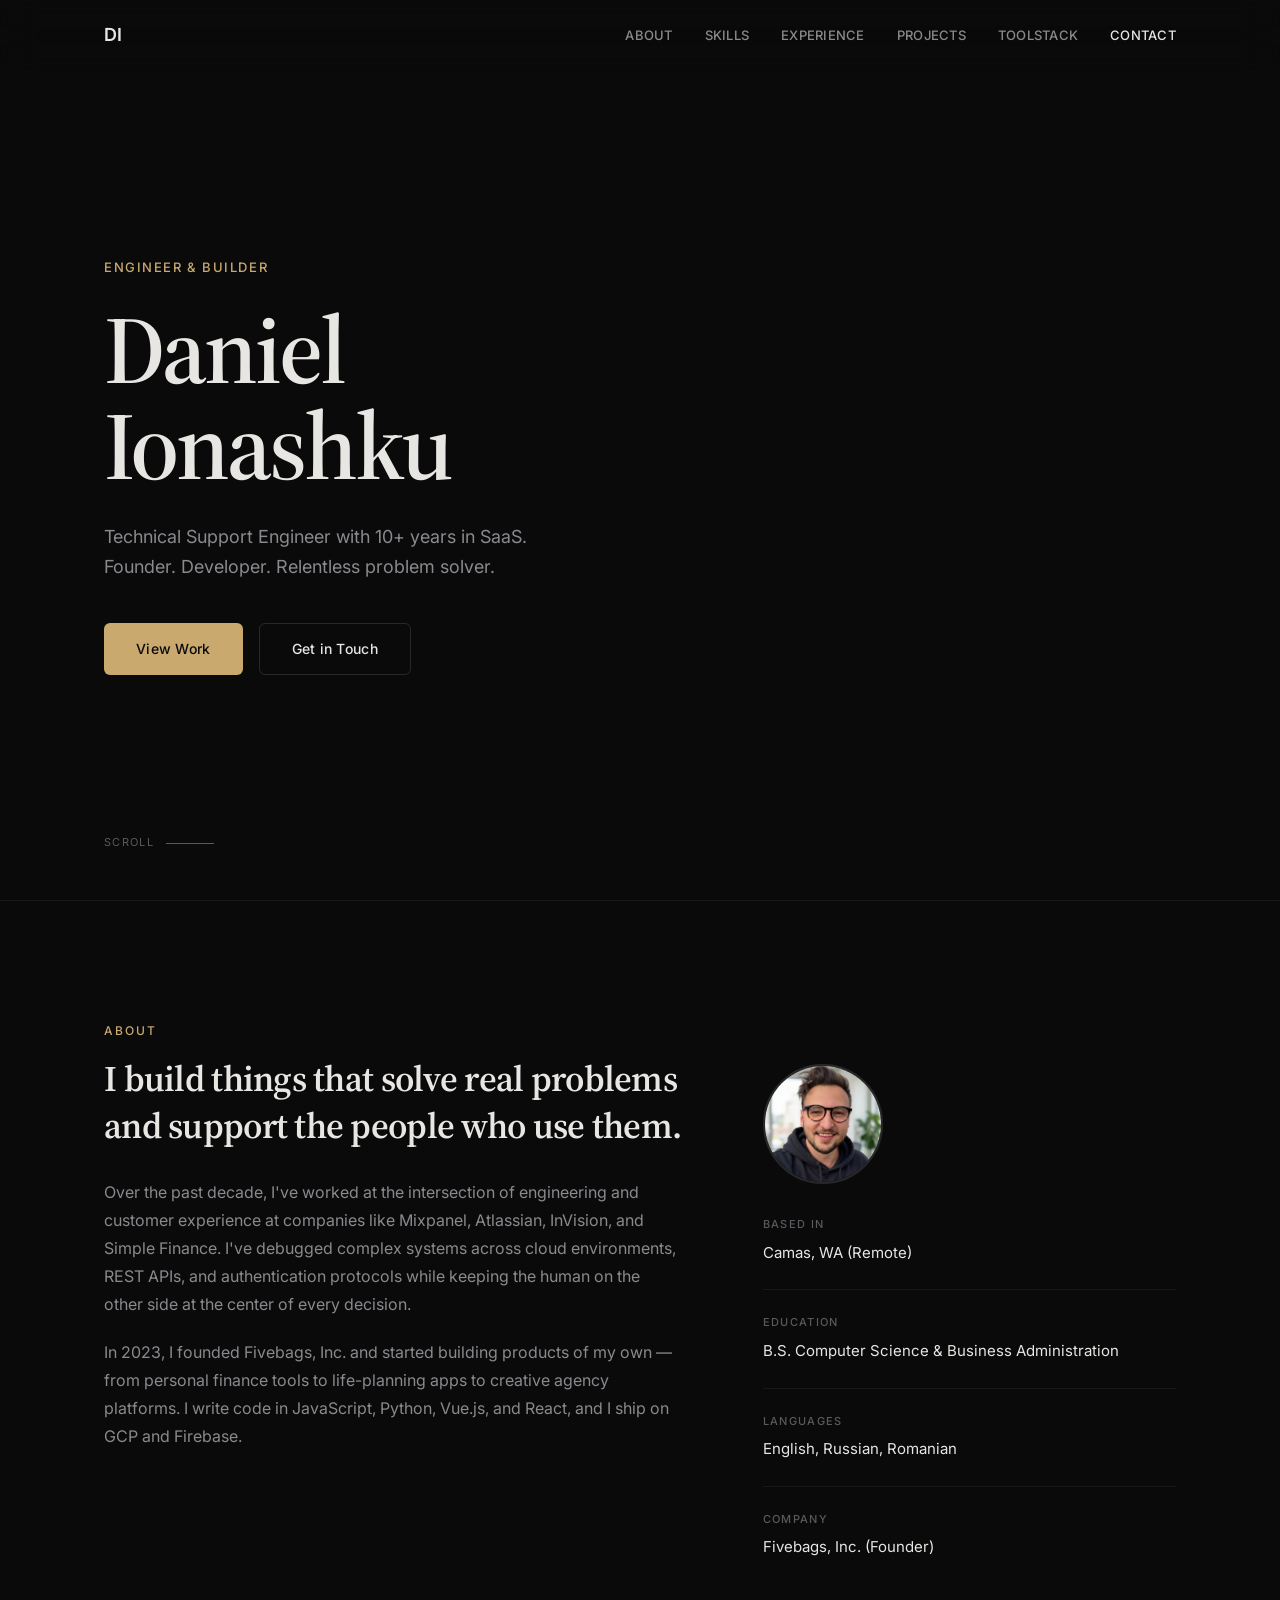
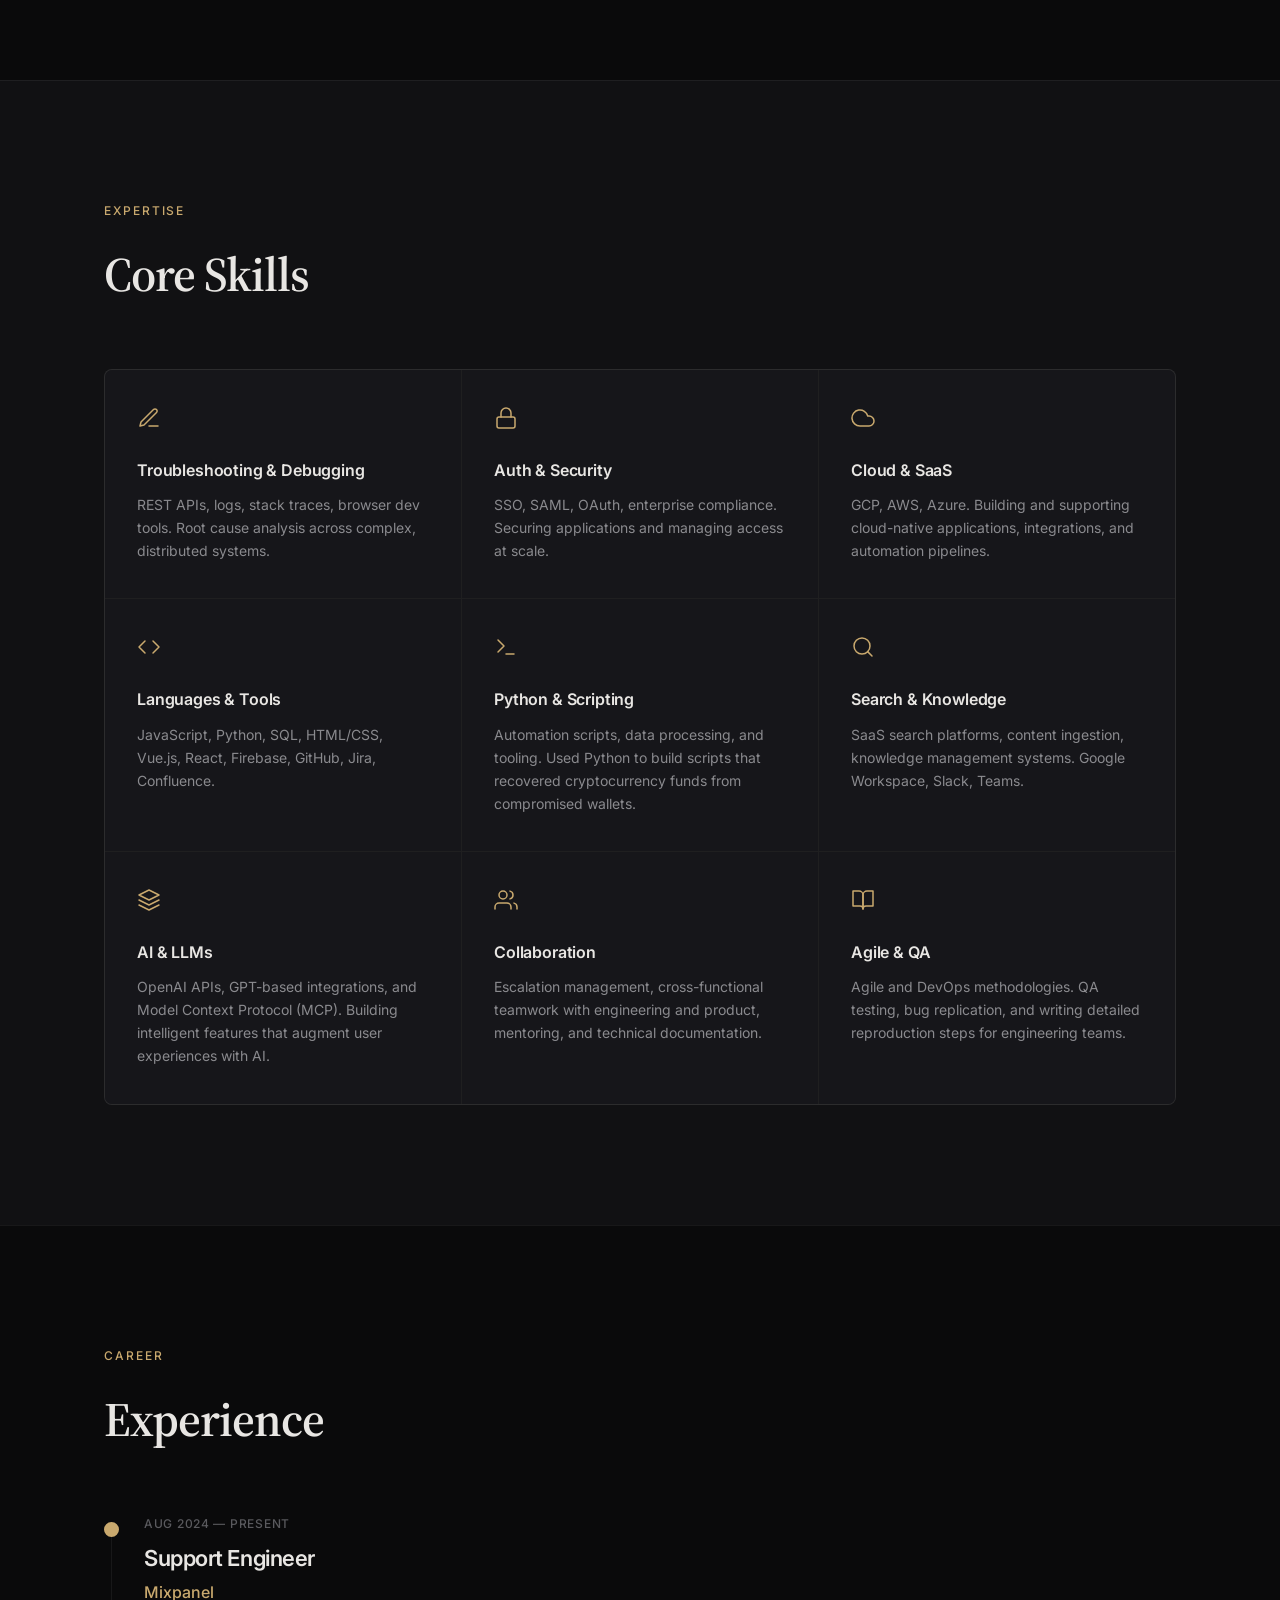
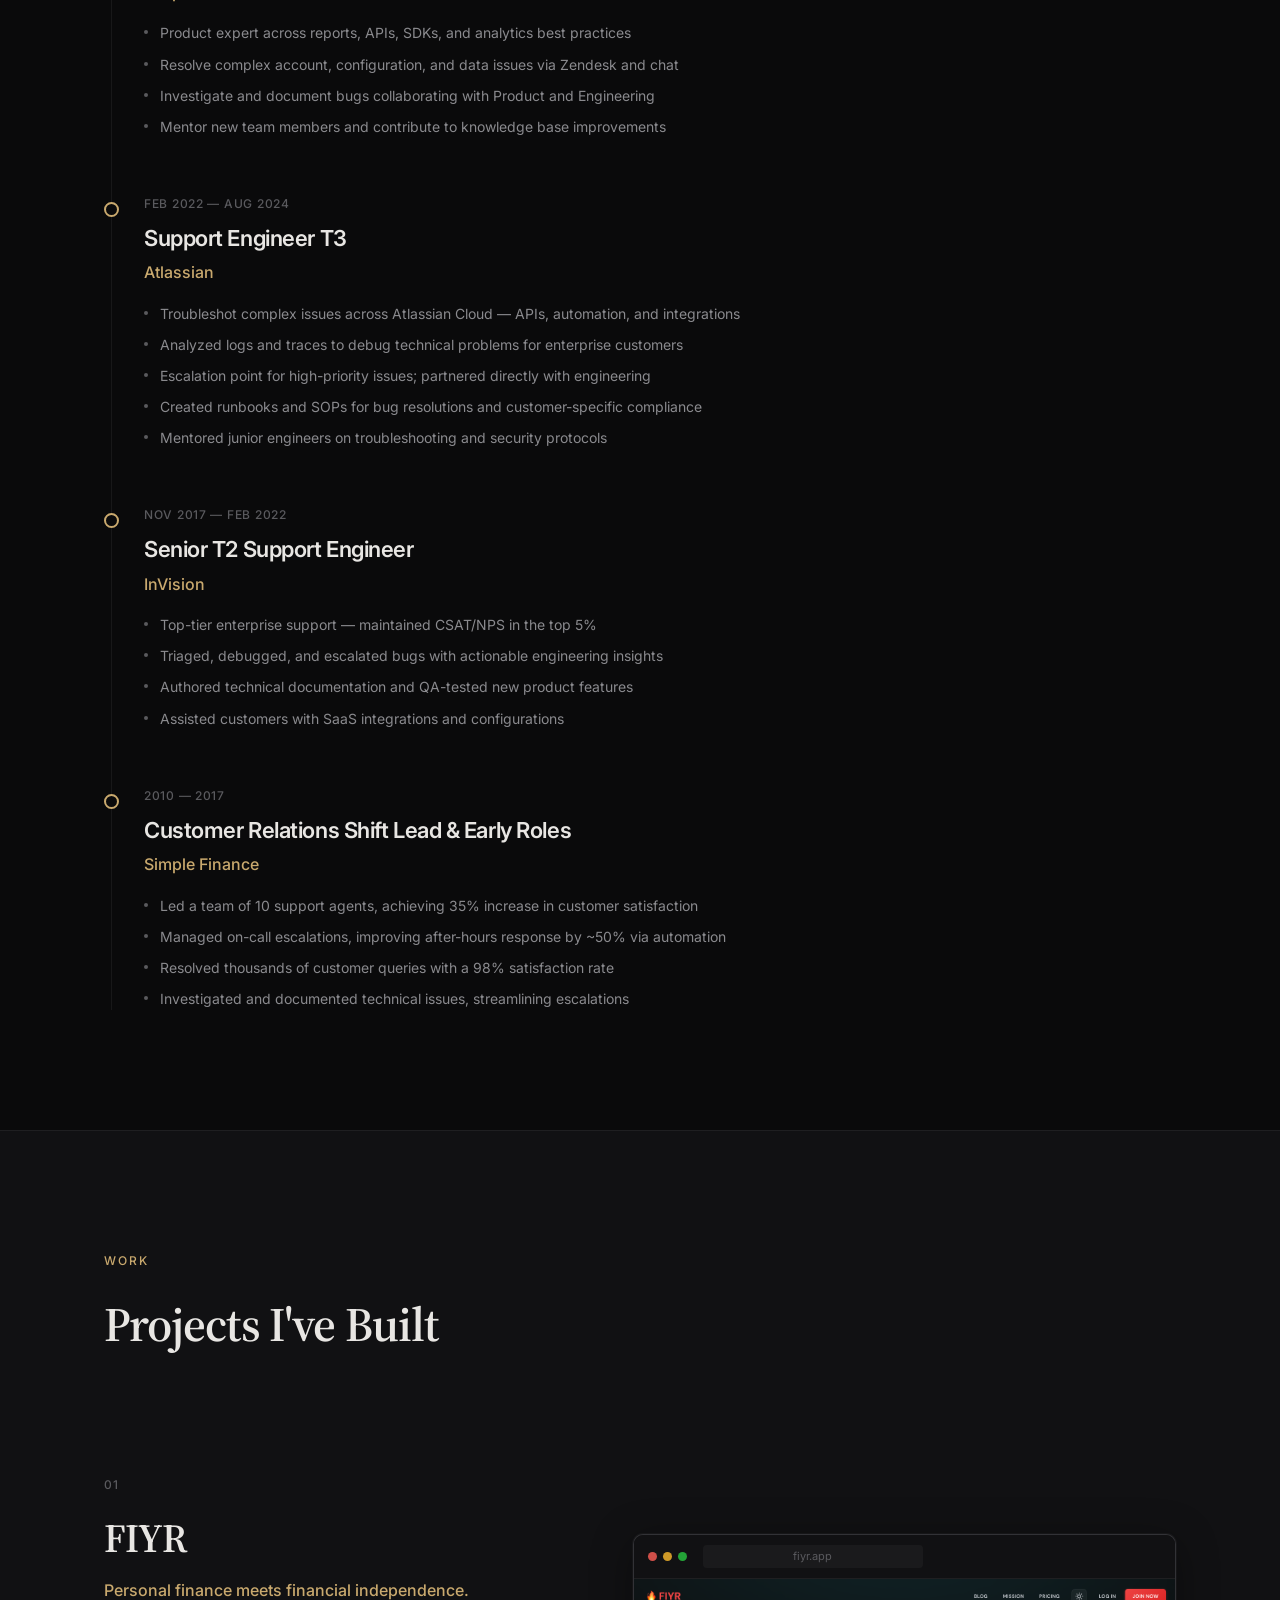
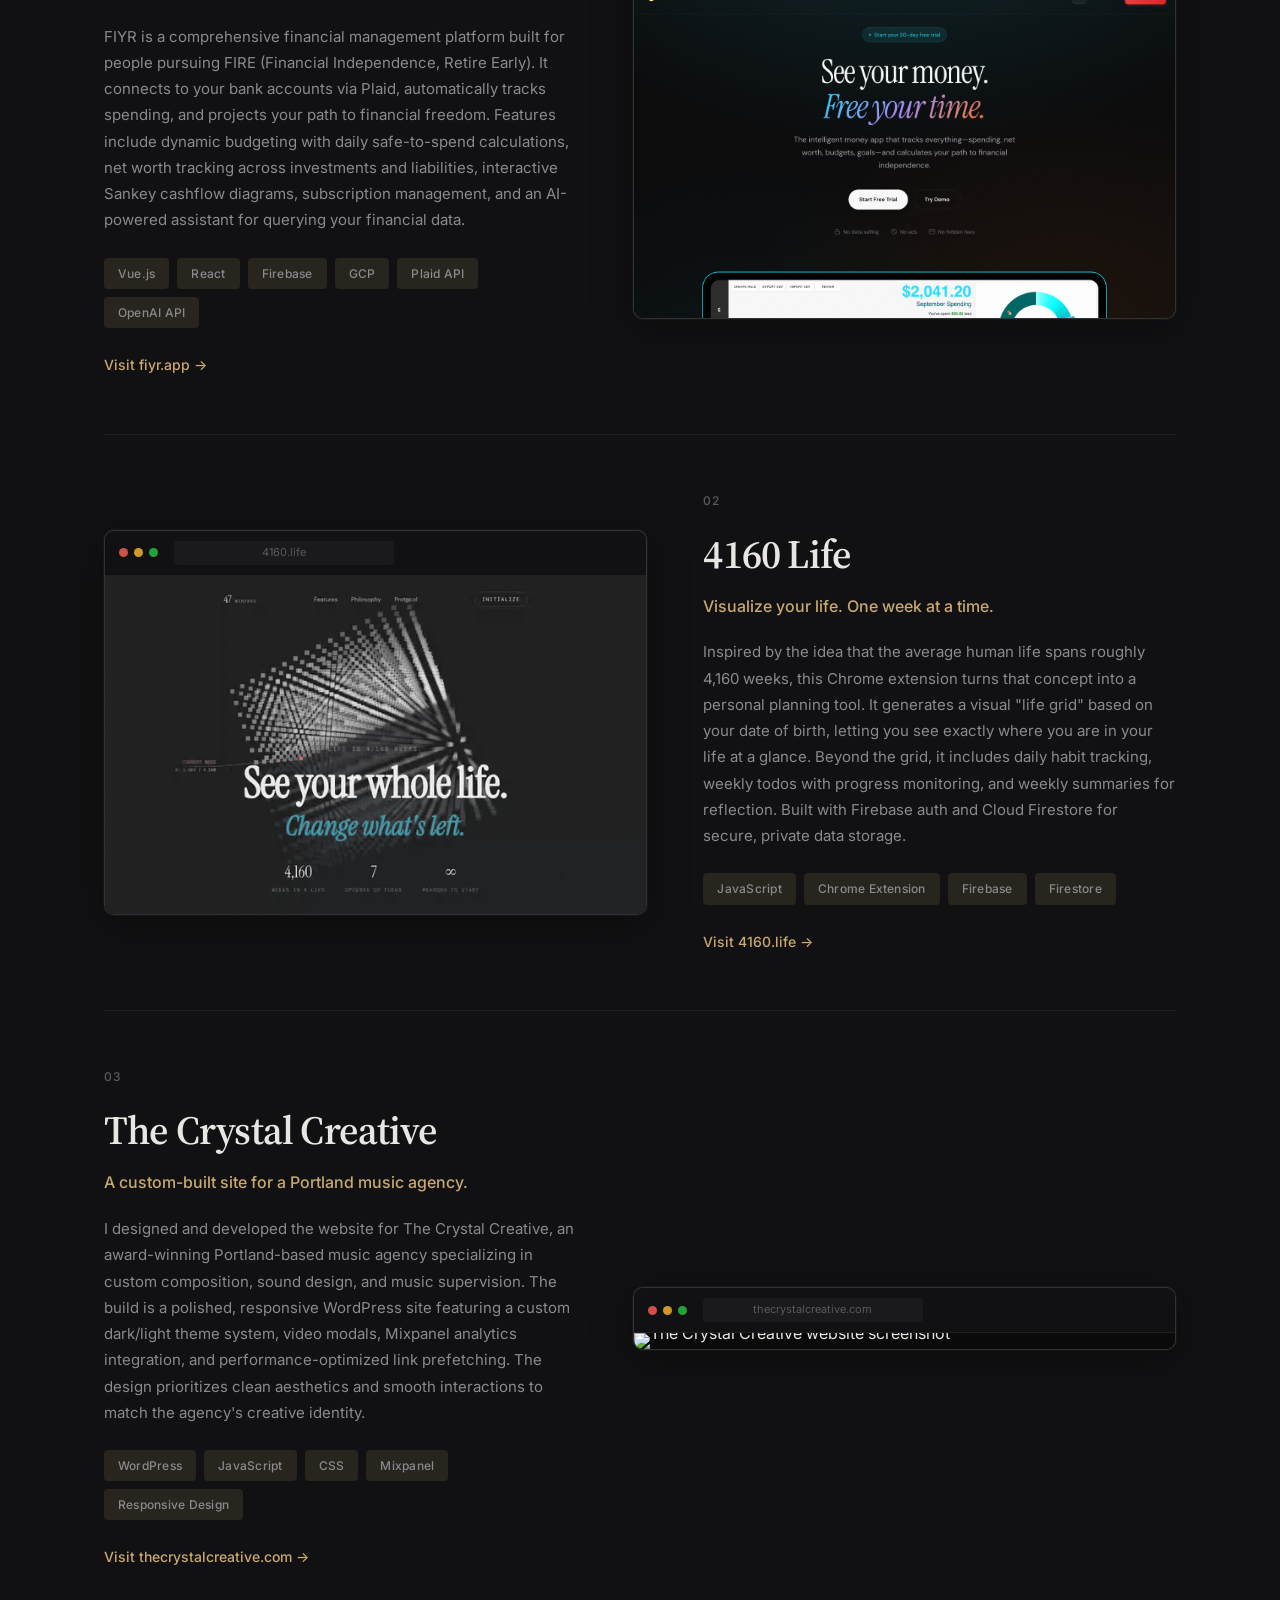
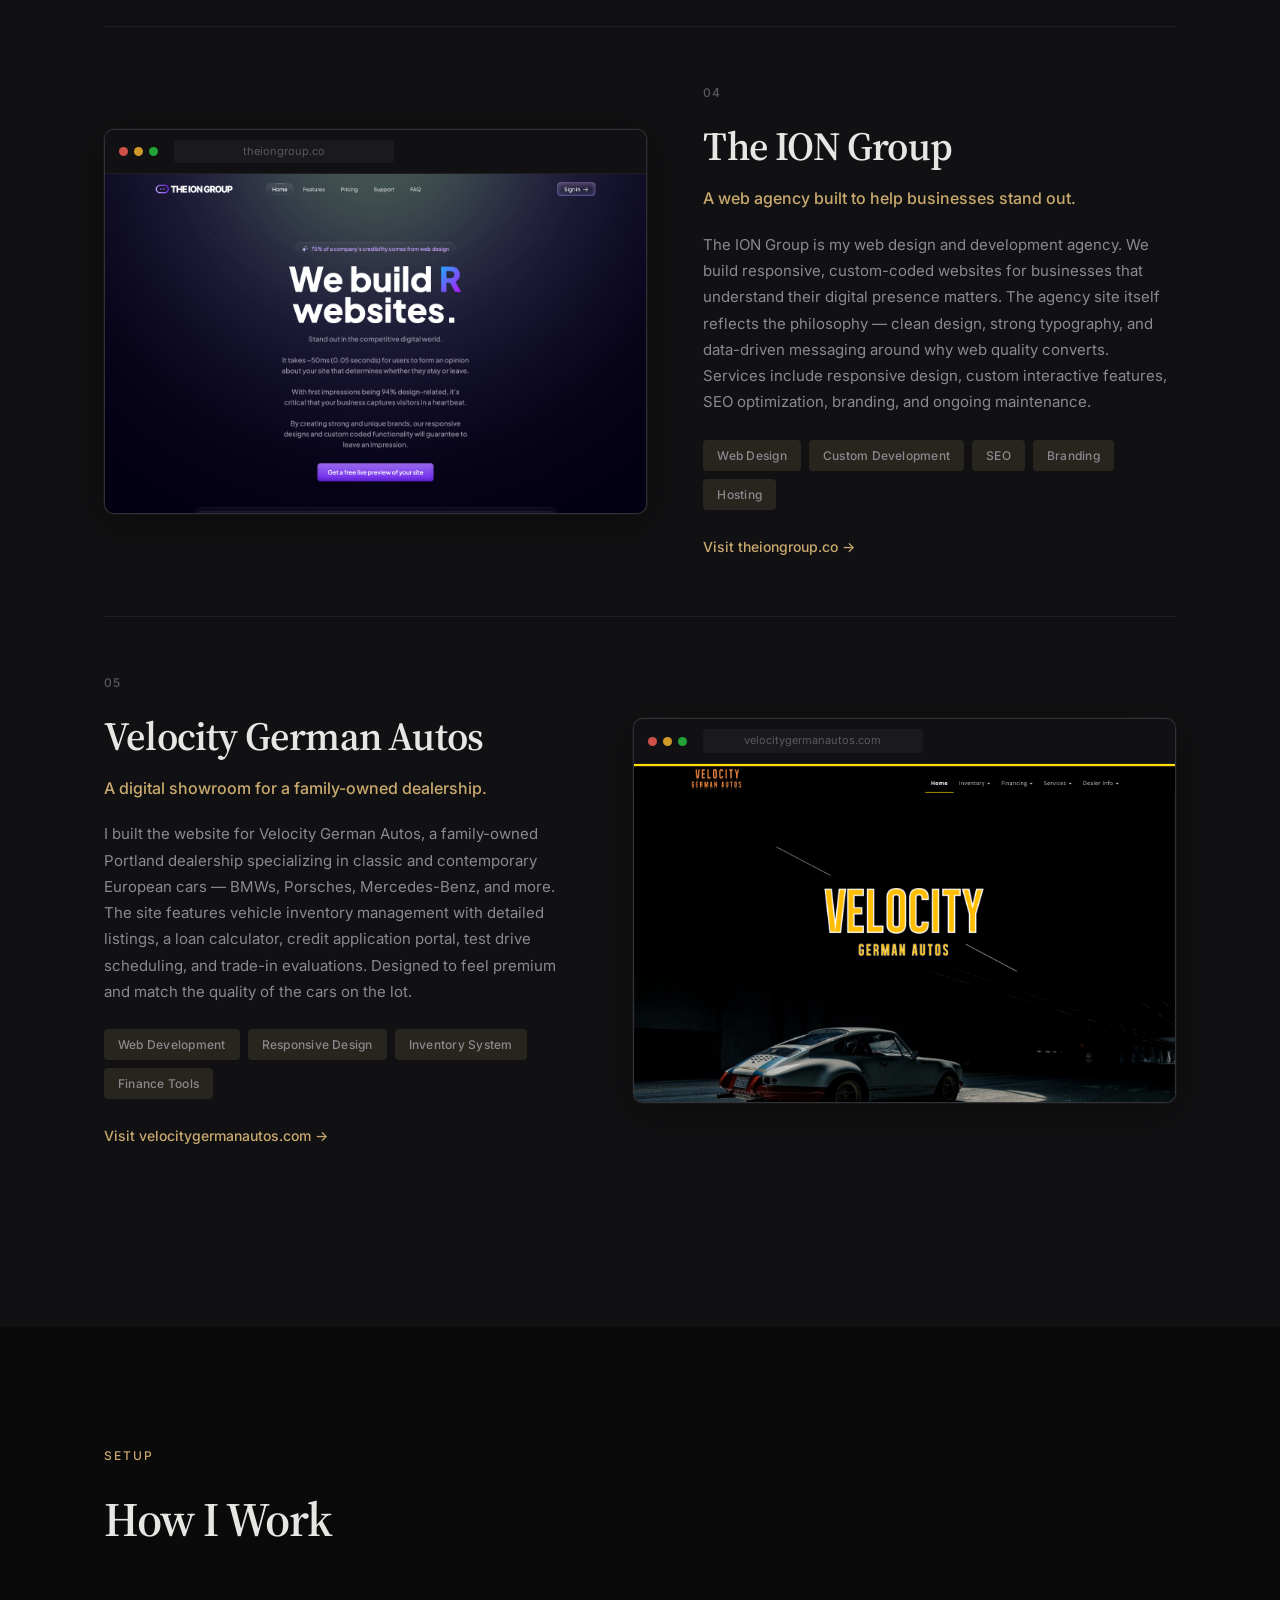
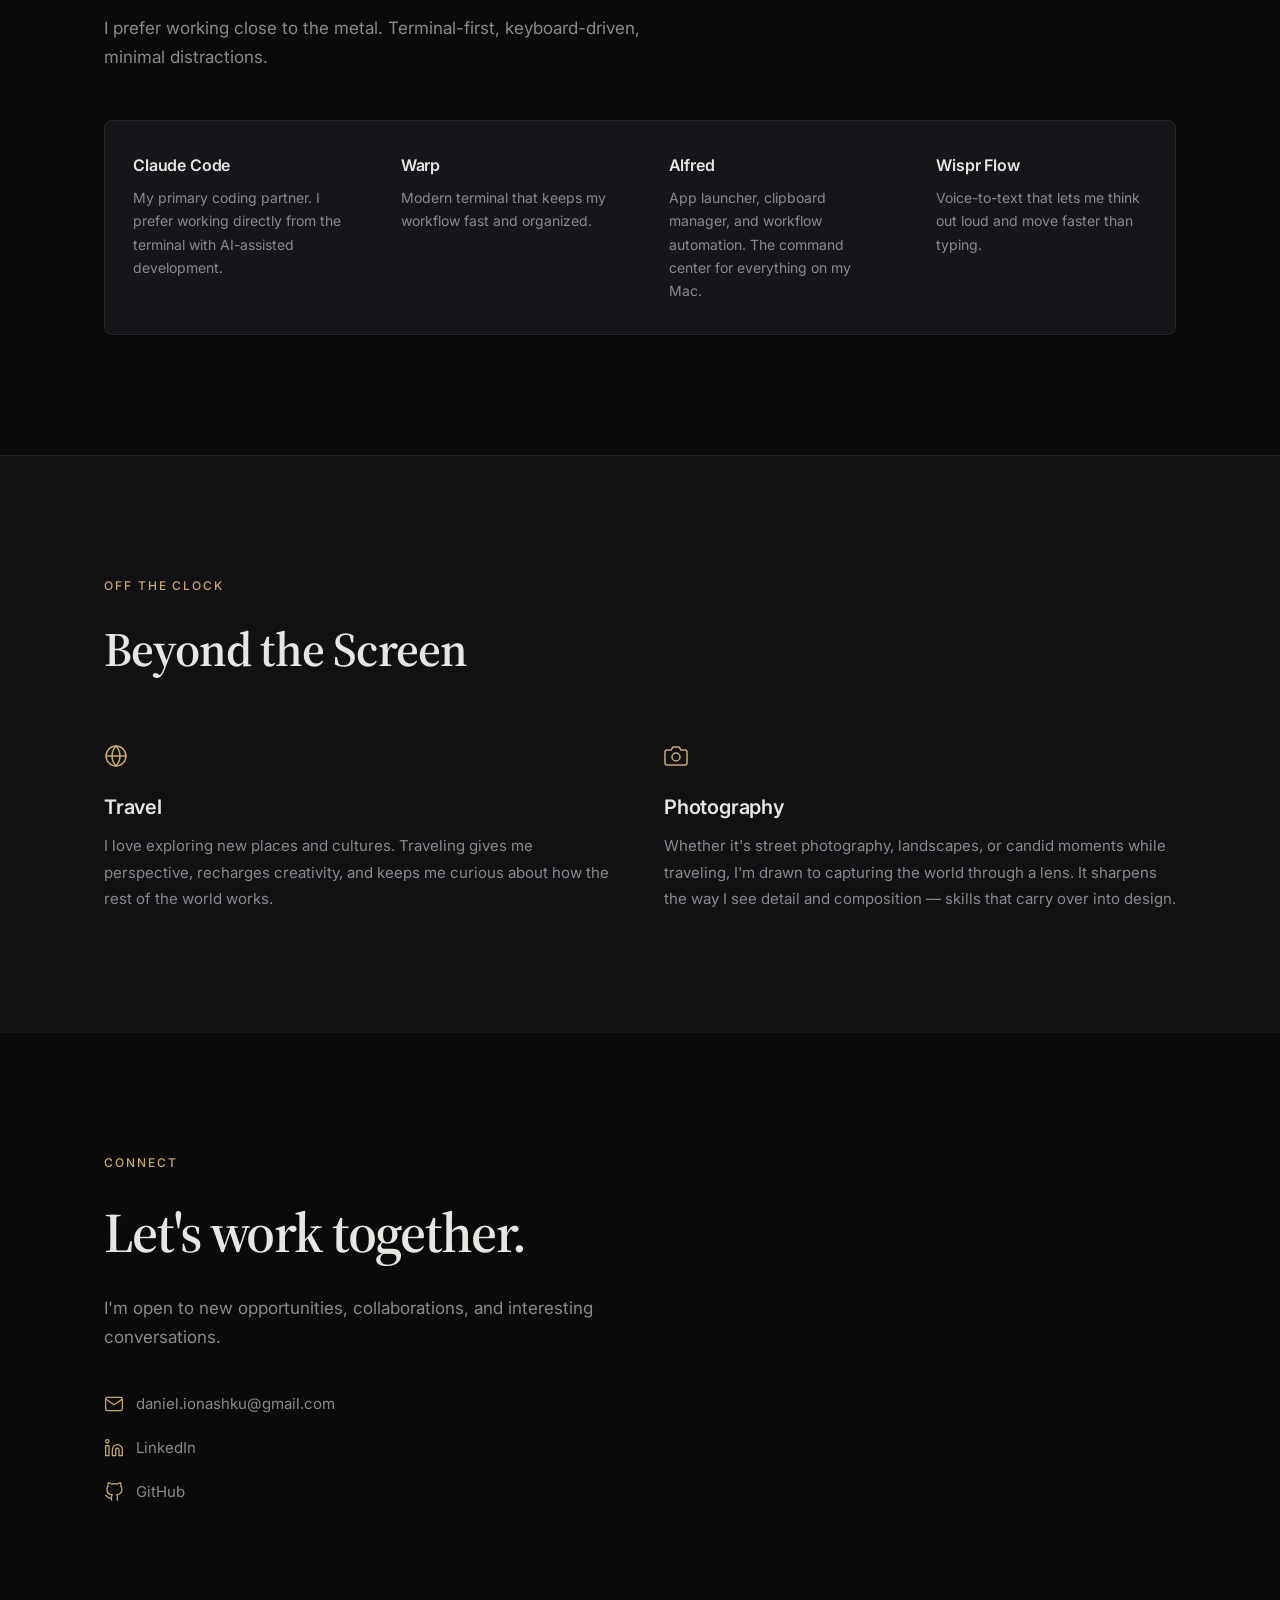
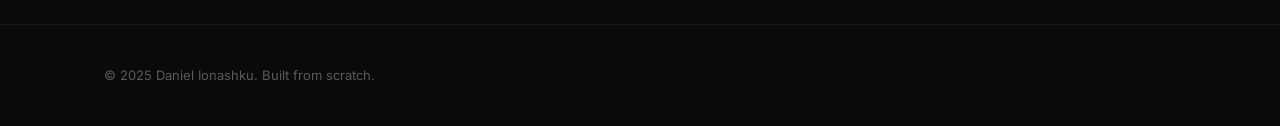
==== commit ed85ca3b: "Replace 4160 Life static screenshot with animated GIF Captures the rotating 3D grid animation from t" ====
--- a/index.html
+++ b/index.html
@@ -331,7 +331,7 @@
                 <span class="browser-frame__url">4160.life</span>
               </div>
               <div class="browser-frame__body">
-                <img src="img/4160life.png" alt="4160 Life app screenshot" loading="lazy">
+                <img src="img/4160life.gif" alt="4160 Life app screenshot" loading="lazy">
               </div>
             </div>
           </div>
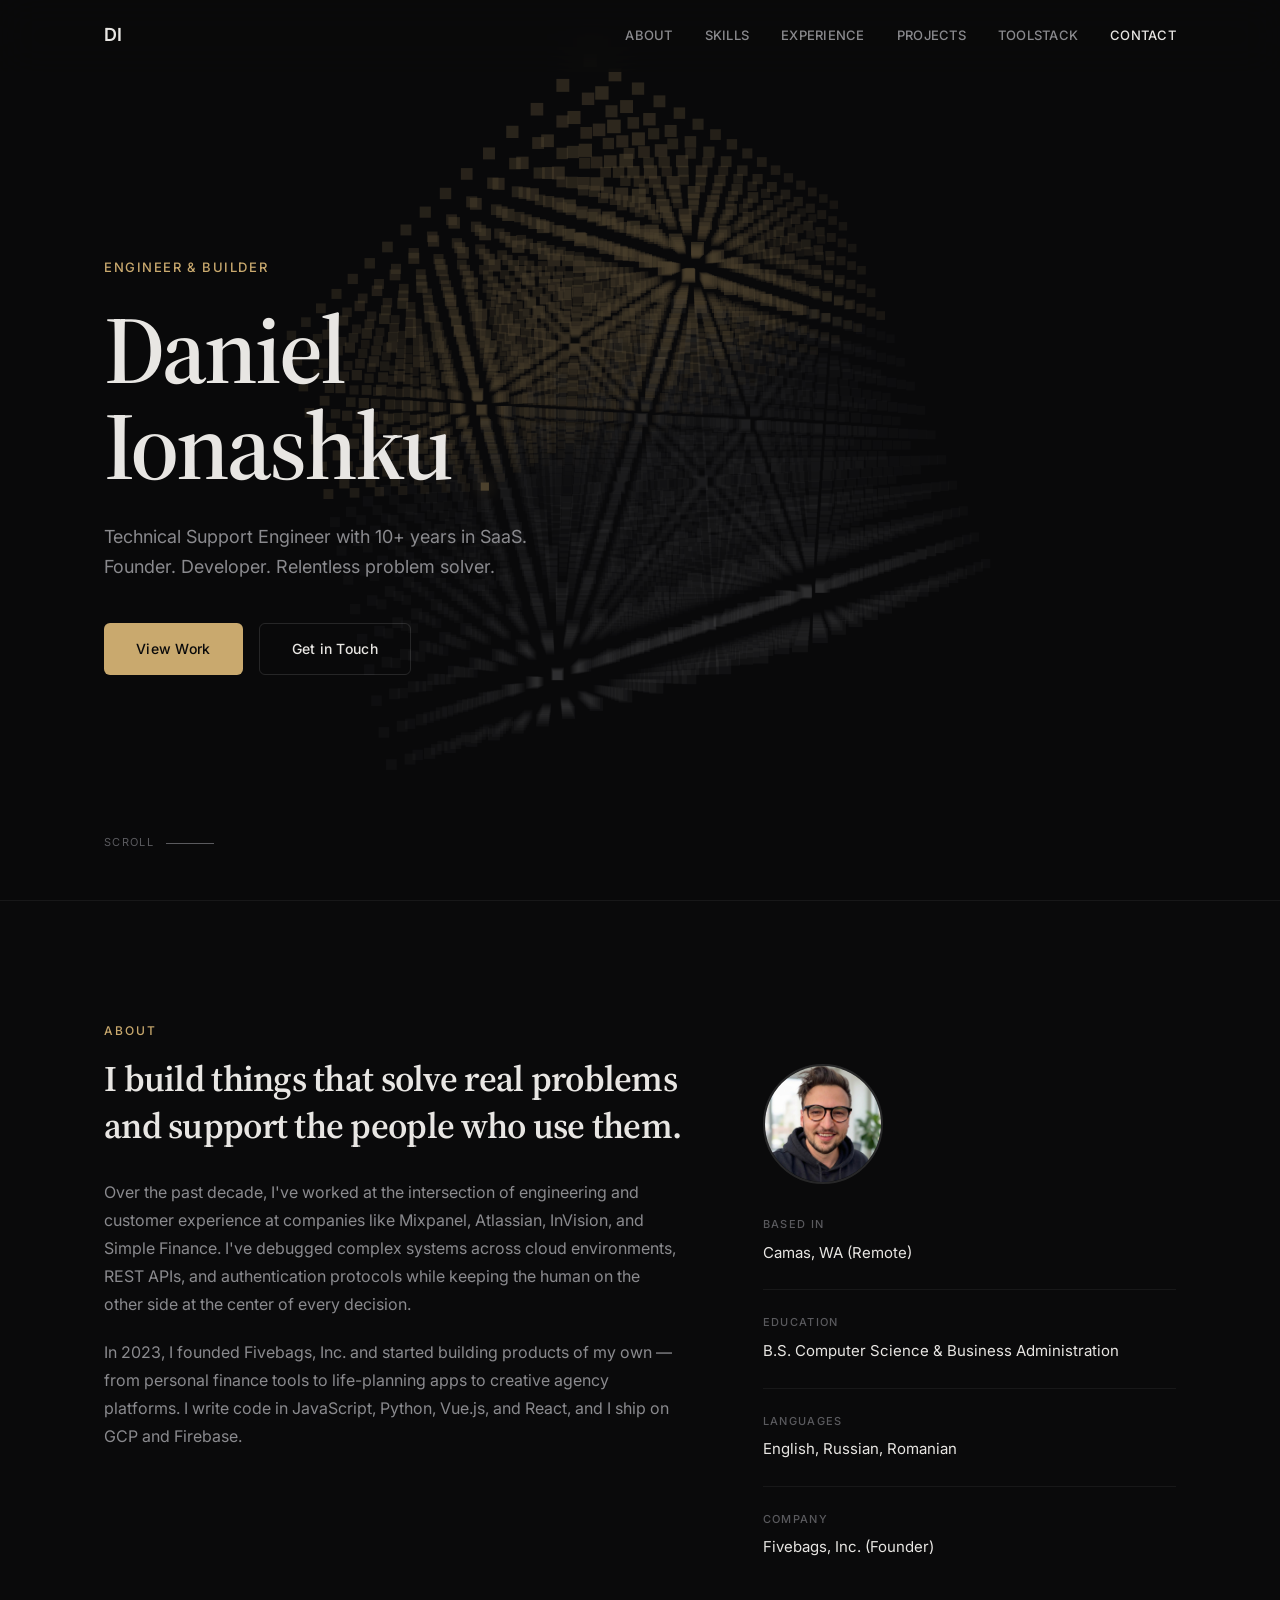
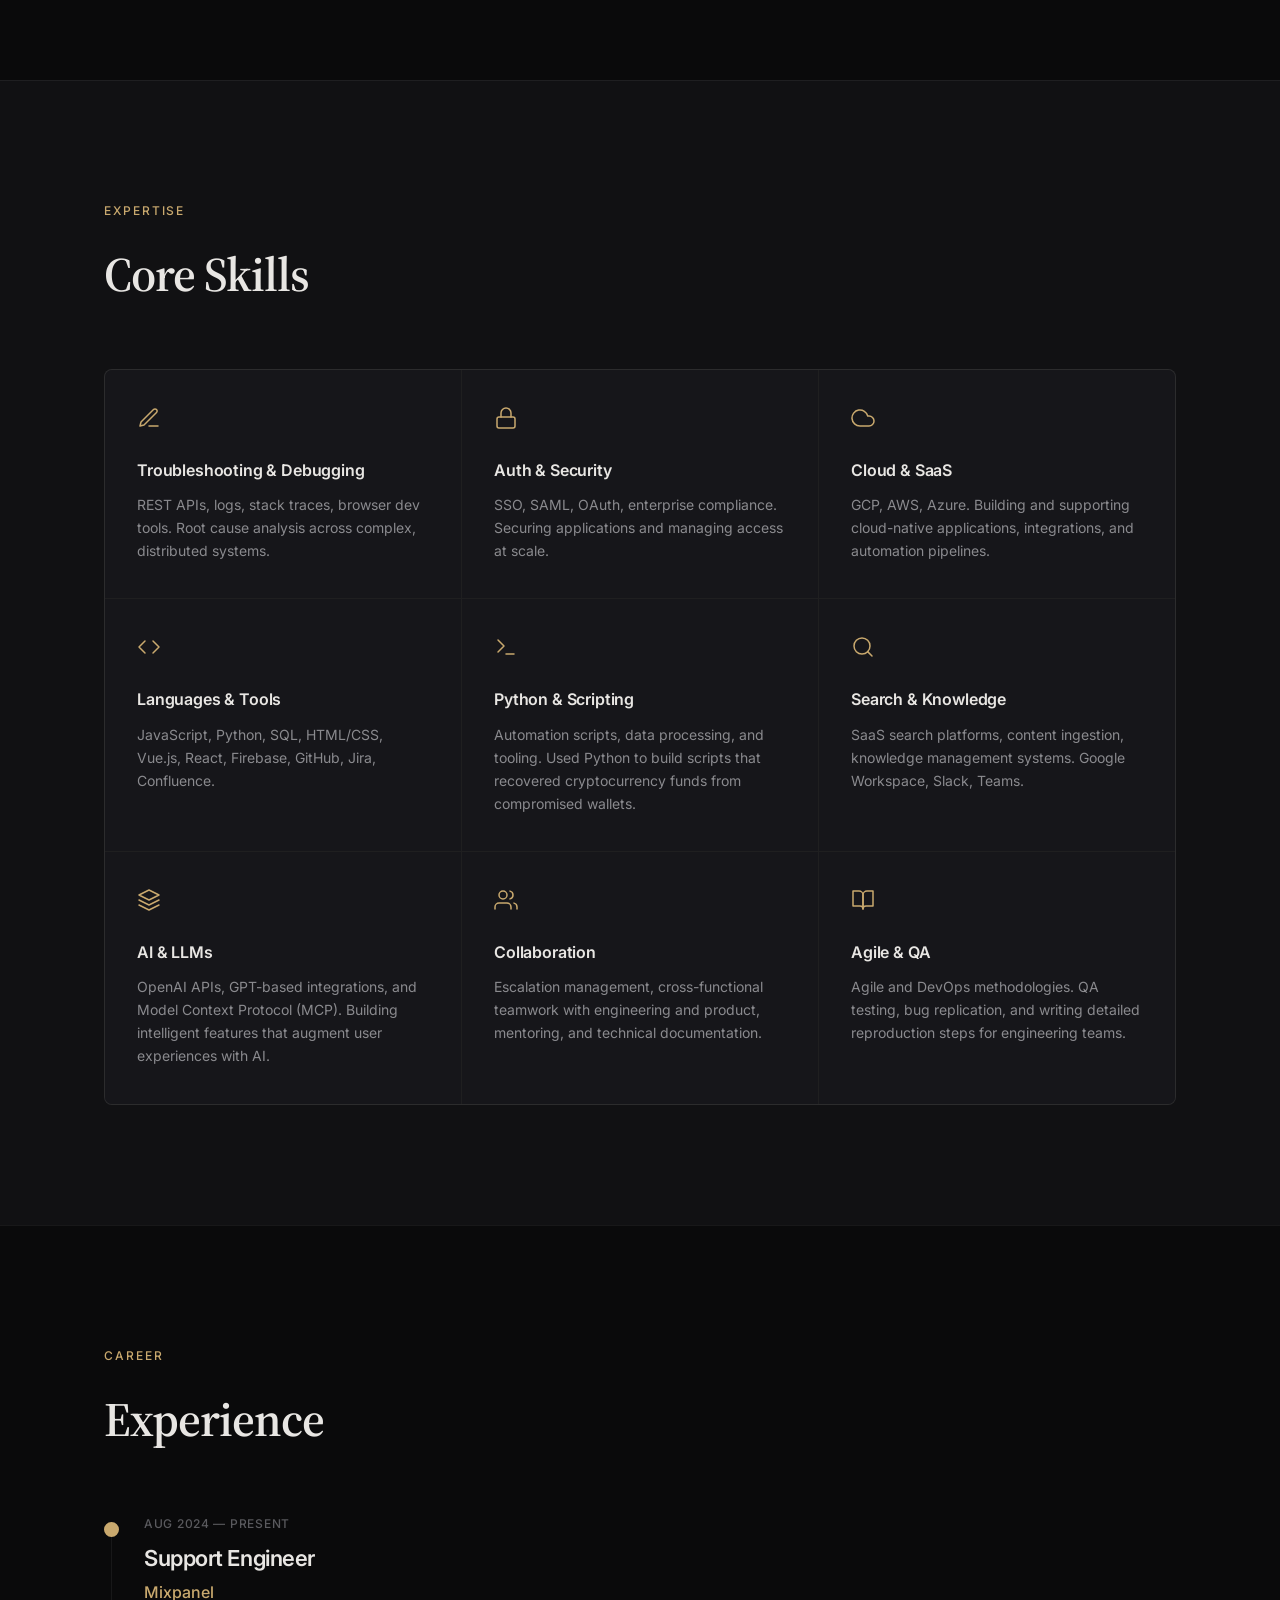
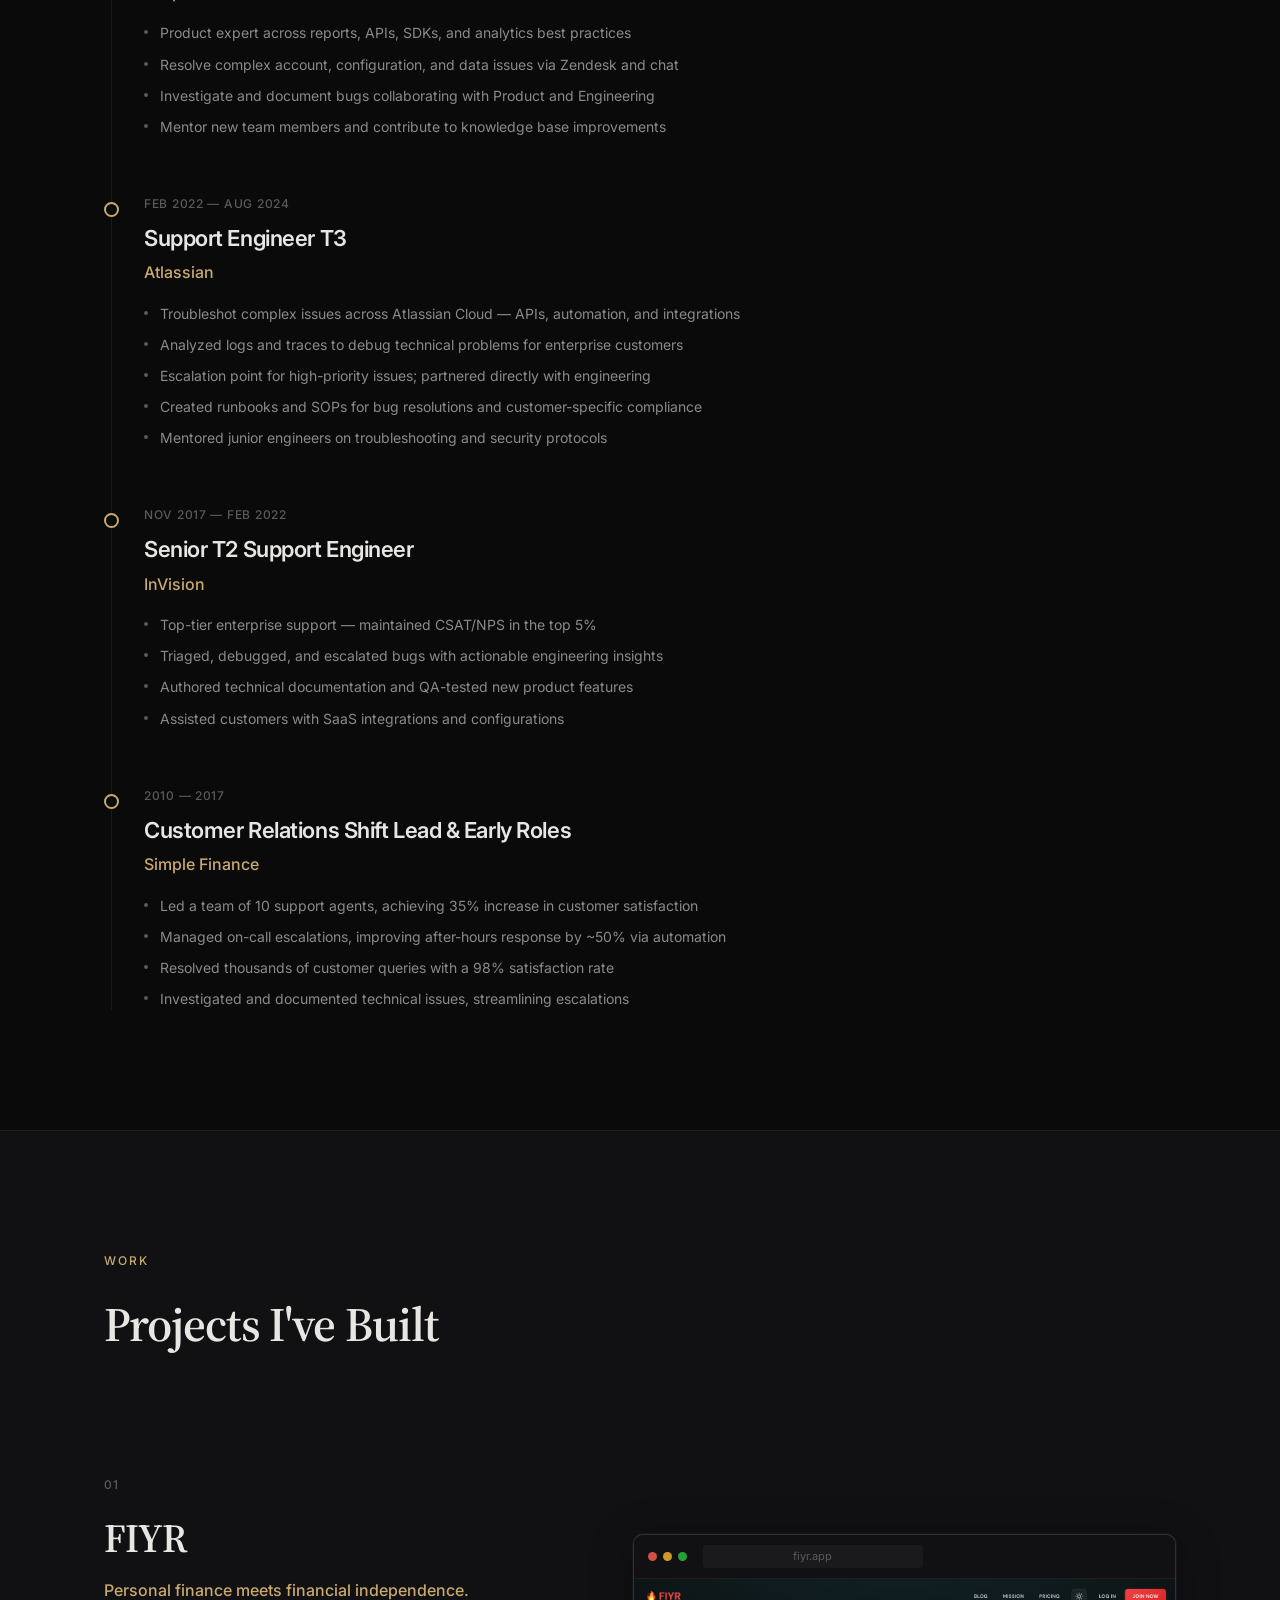
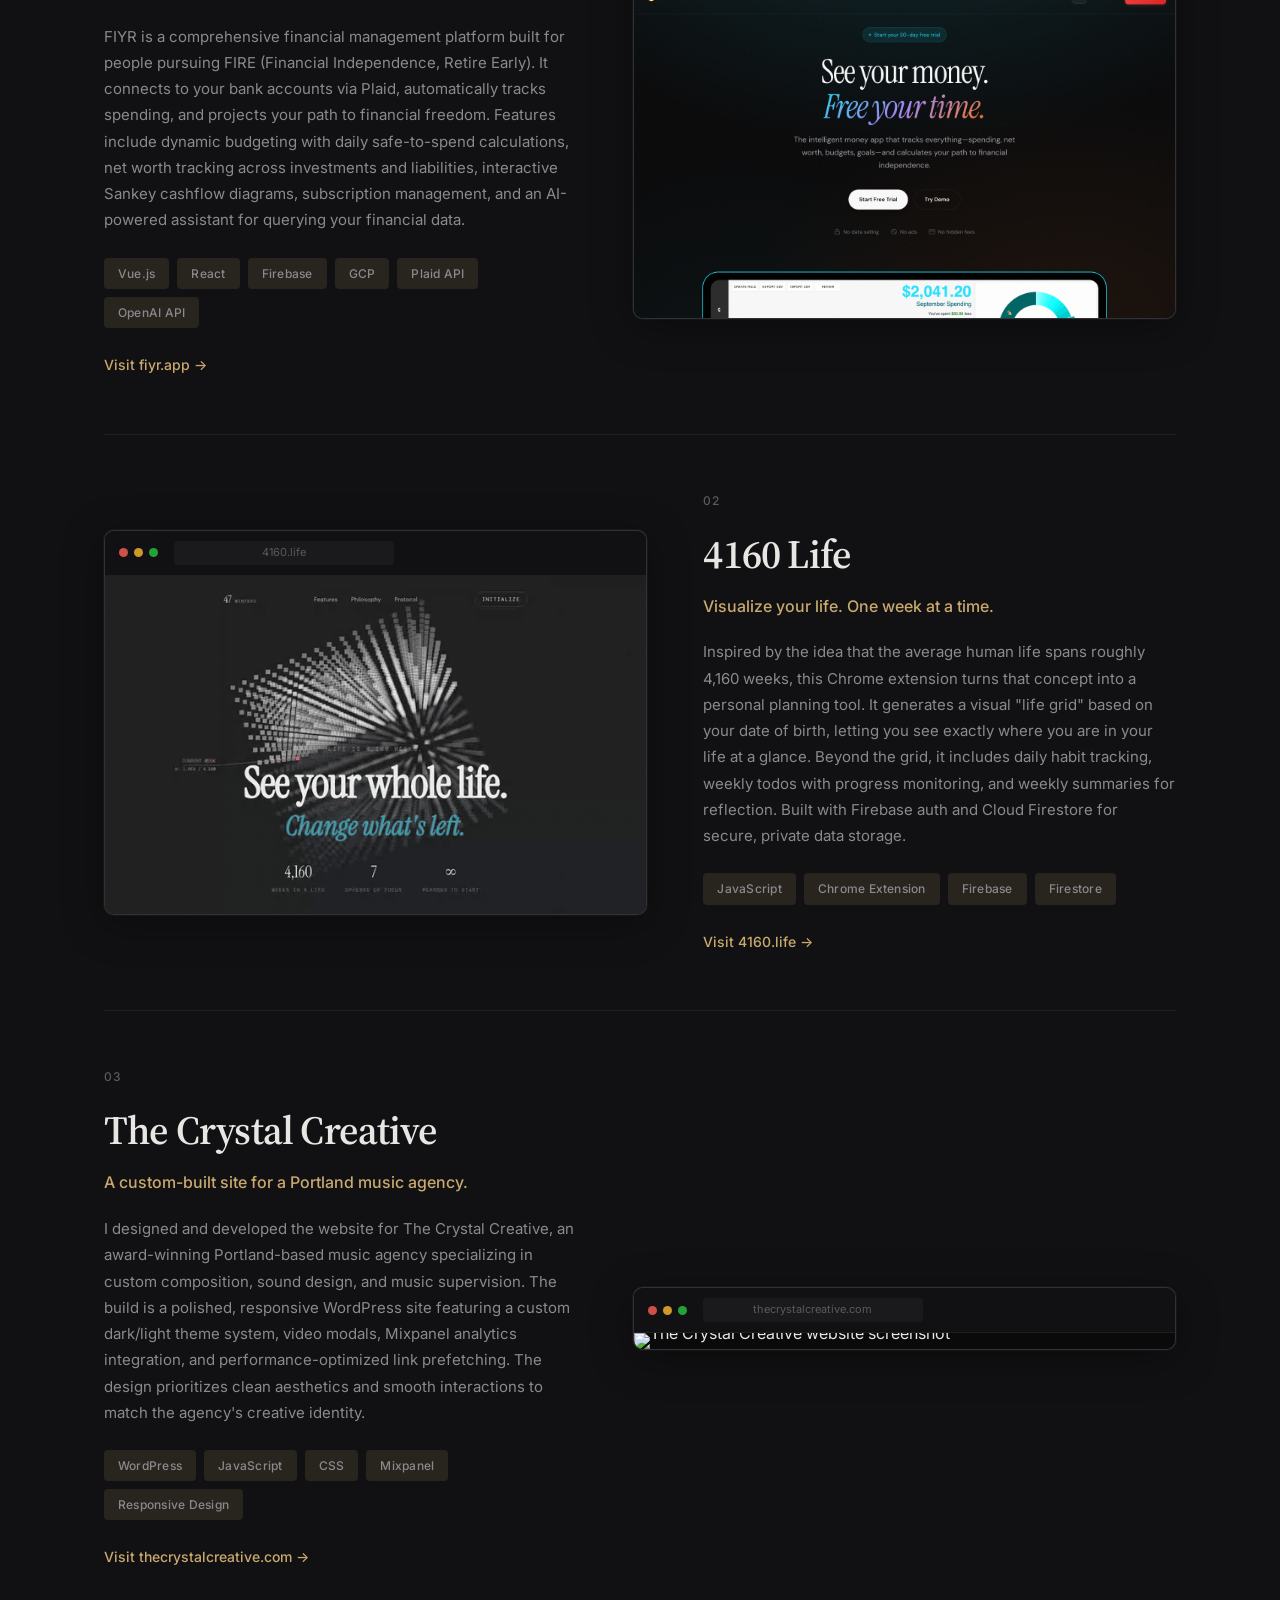
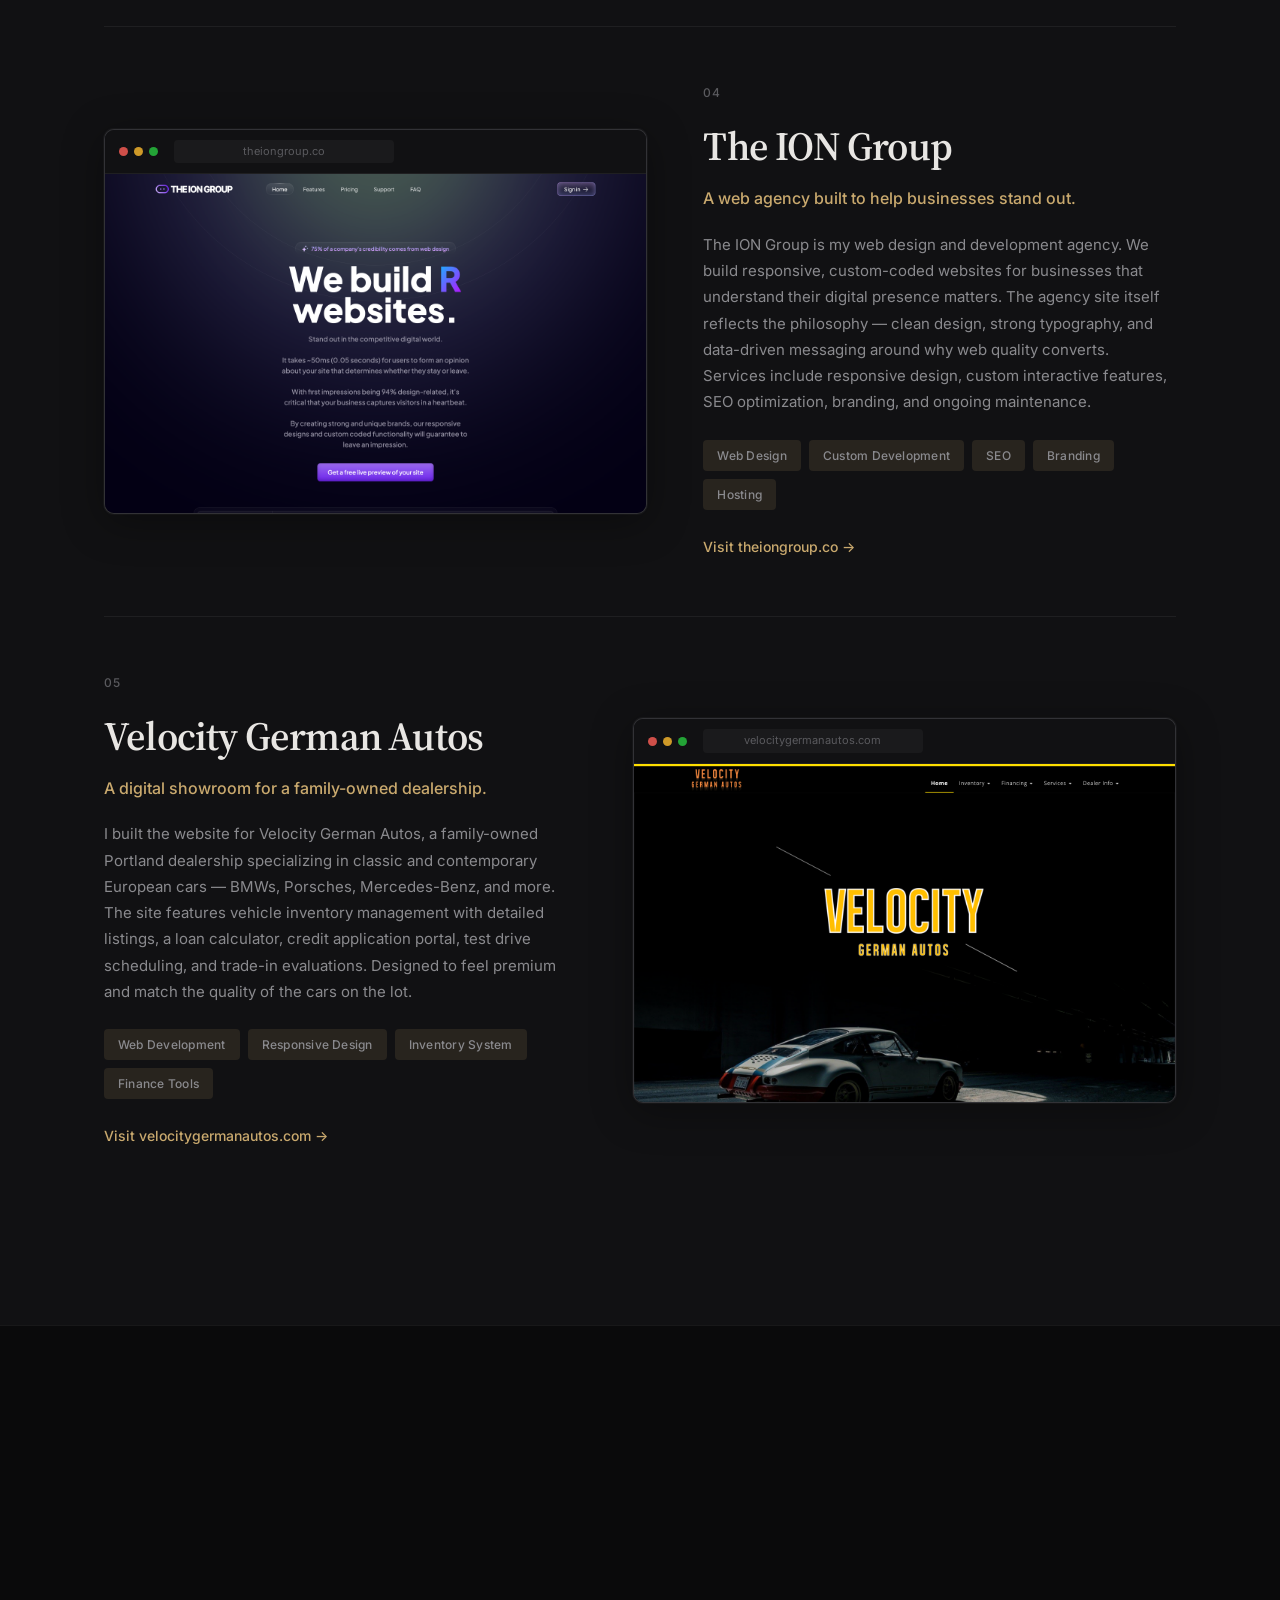
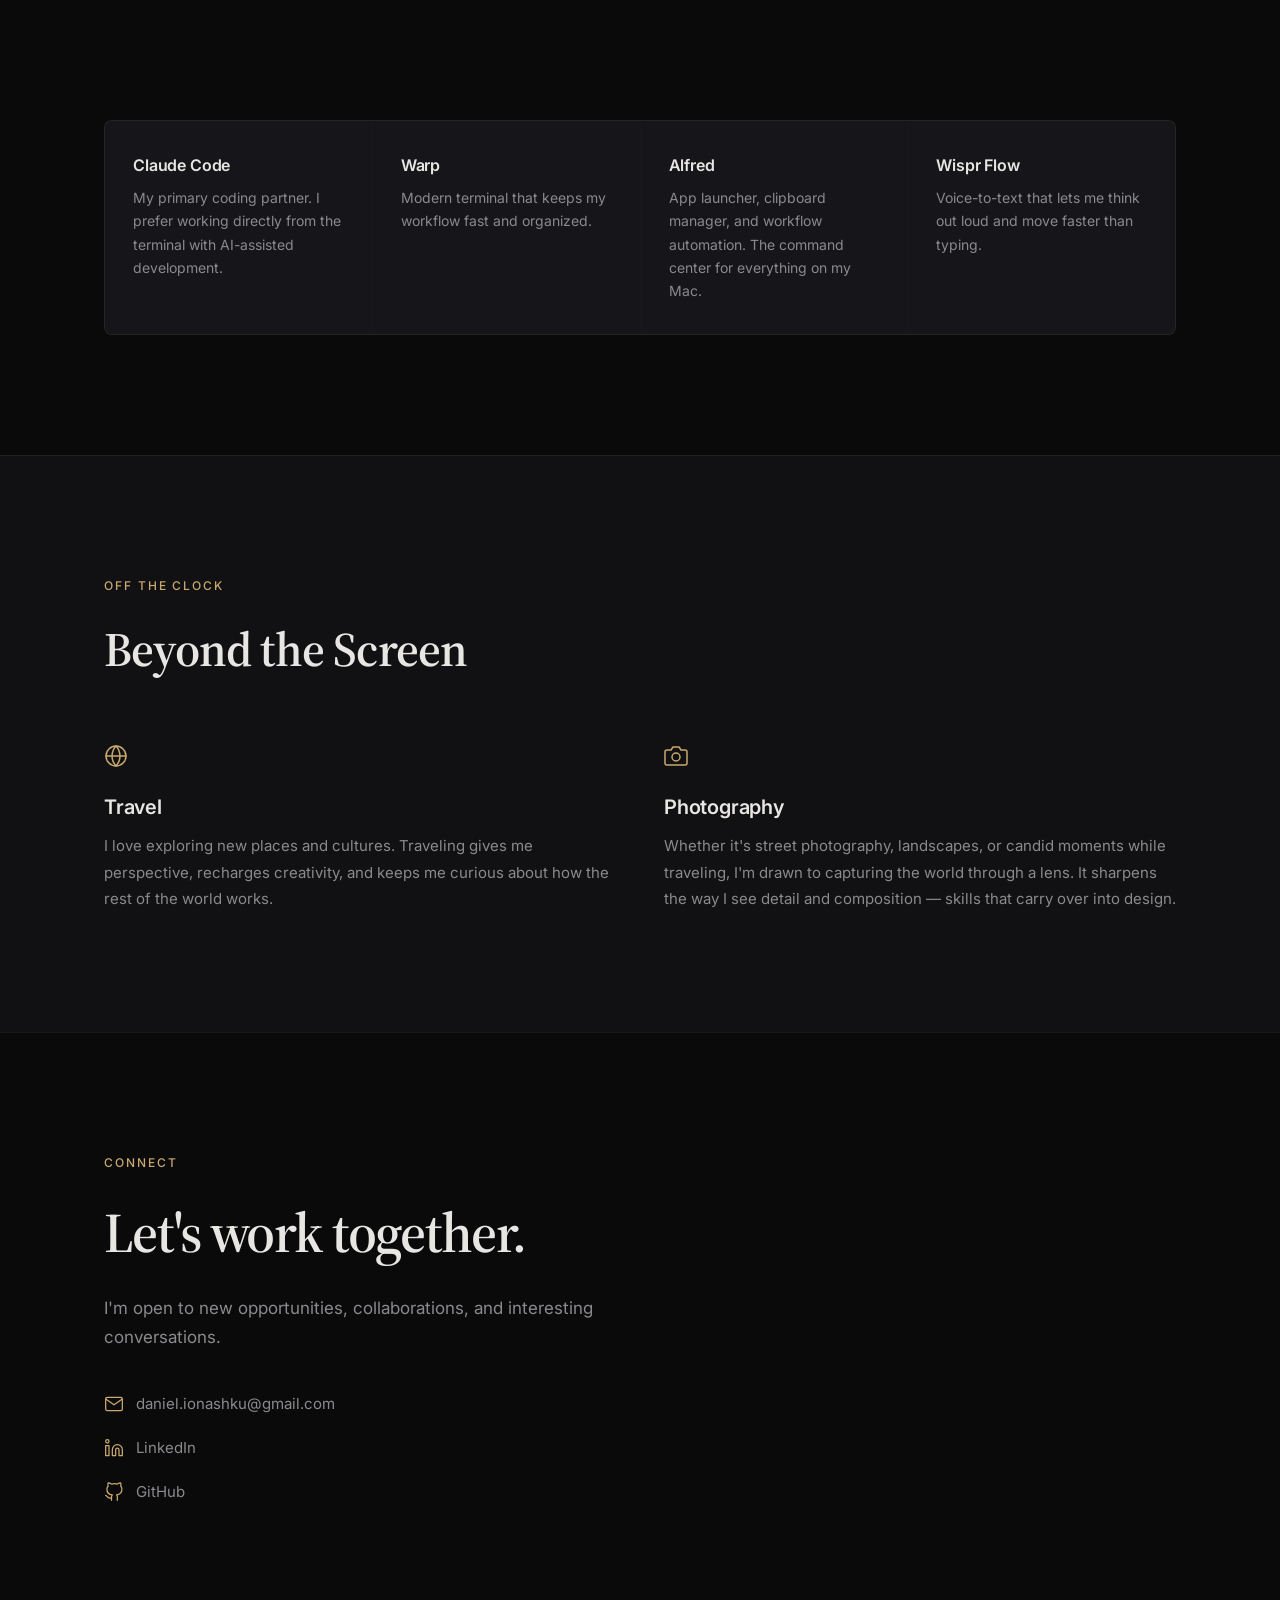
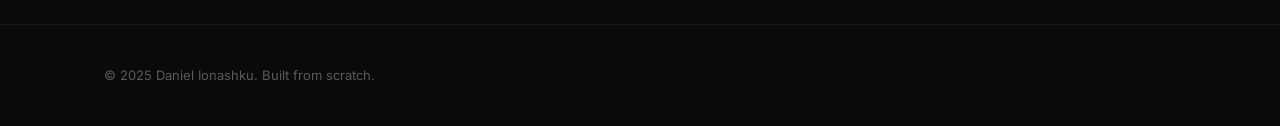
==== commit b48c2f95: "Add rotating 3D cube as fixed background animation Ported from the 4160 Life React HeroCanvas compon" ====
--- a/index.html
+++ b/index.html
@@ -11,6 +11,9 @@
   <link rel="stylesheet" href="css/style.css">
 </head>
 <body>
+
+  <!-- Rotating Cube Background -->
+  <canvas id="cubeBg"></canvas>
 
   <!-- Navigation -->
   <nav class="nav" id="nav">
@@ -549,6 +552,7 @@
     </div>
   </footer>
 
+  <script src="js/cube-bg.js"></script>
   <script src="js/main.js"></script>
 </body>
 </html>
--- a/css/style.css
+++ b/css/style.css
@@ -24,6 +24,33 @@
 
   --ease-out: cubic-bezier(0.16, 1, 0.3, 1);
   --ease-in-out: cubic-bezier(0.65, 0, 0.35, 1);
+}
+
+/* ===========================
+   Cube Background
+   =========================== */
+#cubeBg {
+  position: fixed;
+  top: 0;
+  left: 0;
+  width: 100vw;
+  height: 100vh;
+  z-index: 0;
+  pointer-events: none;
+  opacity: 0.35;
+}
+
+body {
+  position: relative;
+}
+
+.nav,
+.hero,
+.section,
+.footer,
+.mobile-menu {
+  position: relative;
+  z-index: 1;
 }
 
 /* Reset */
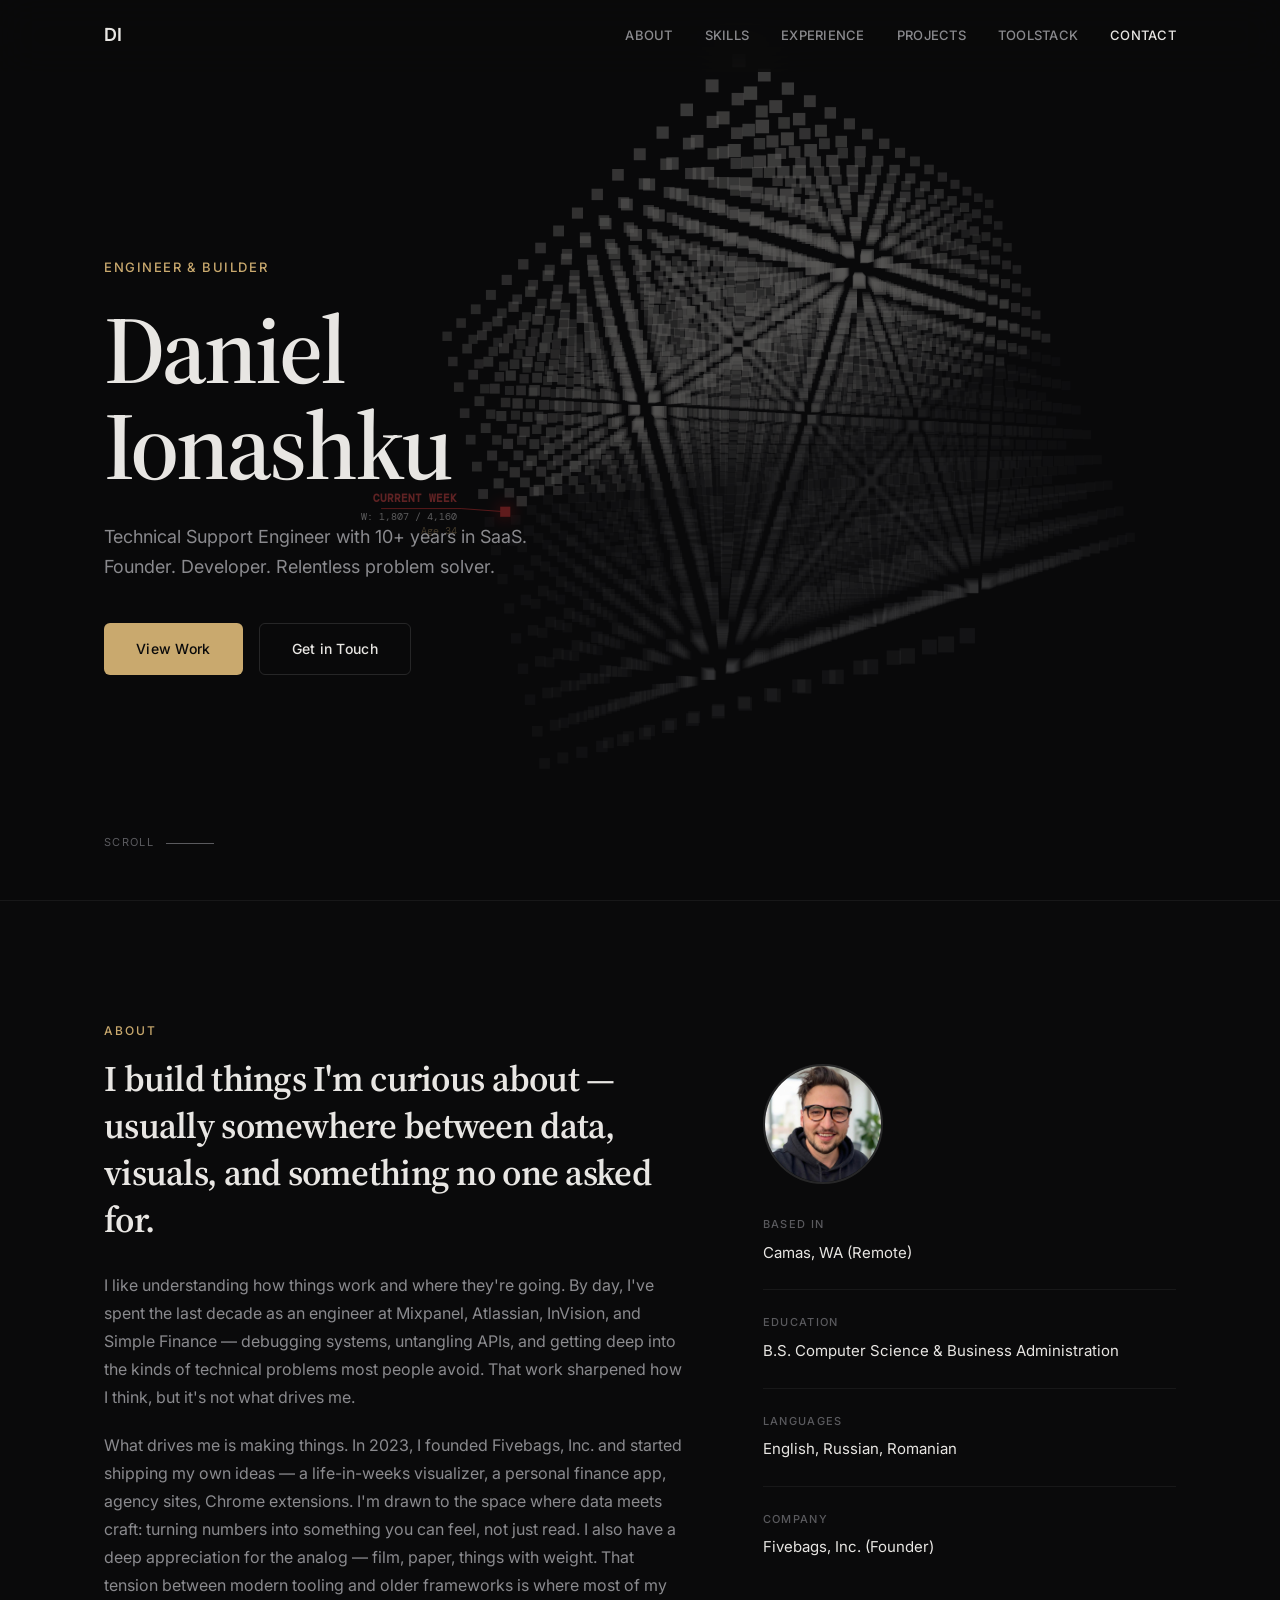
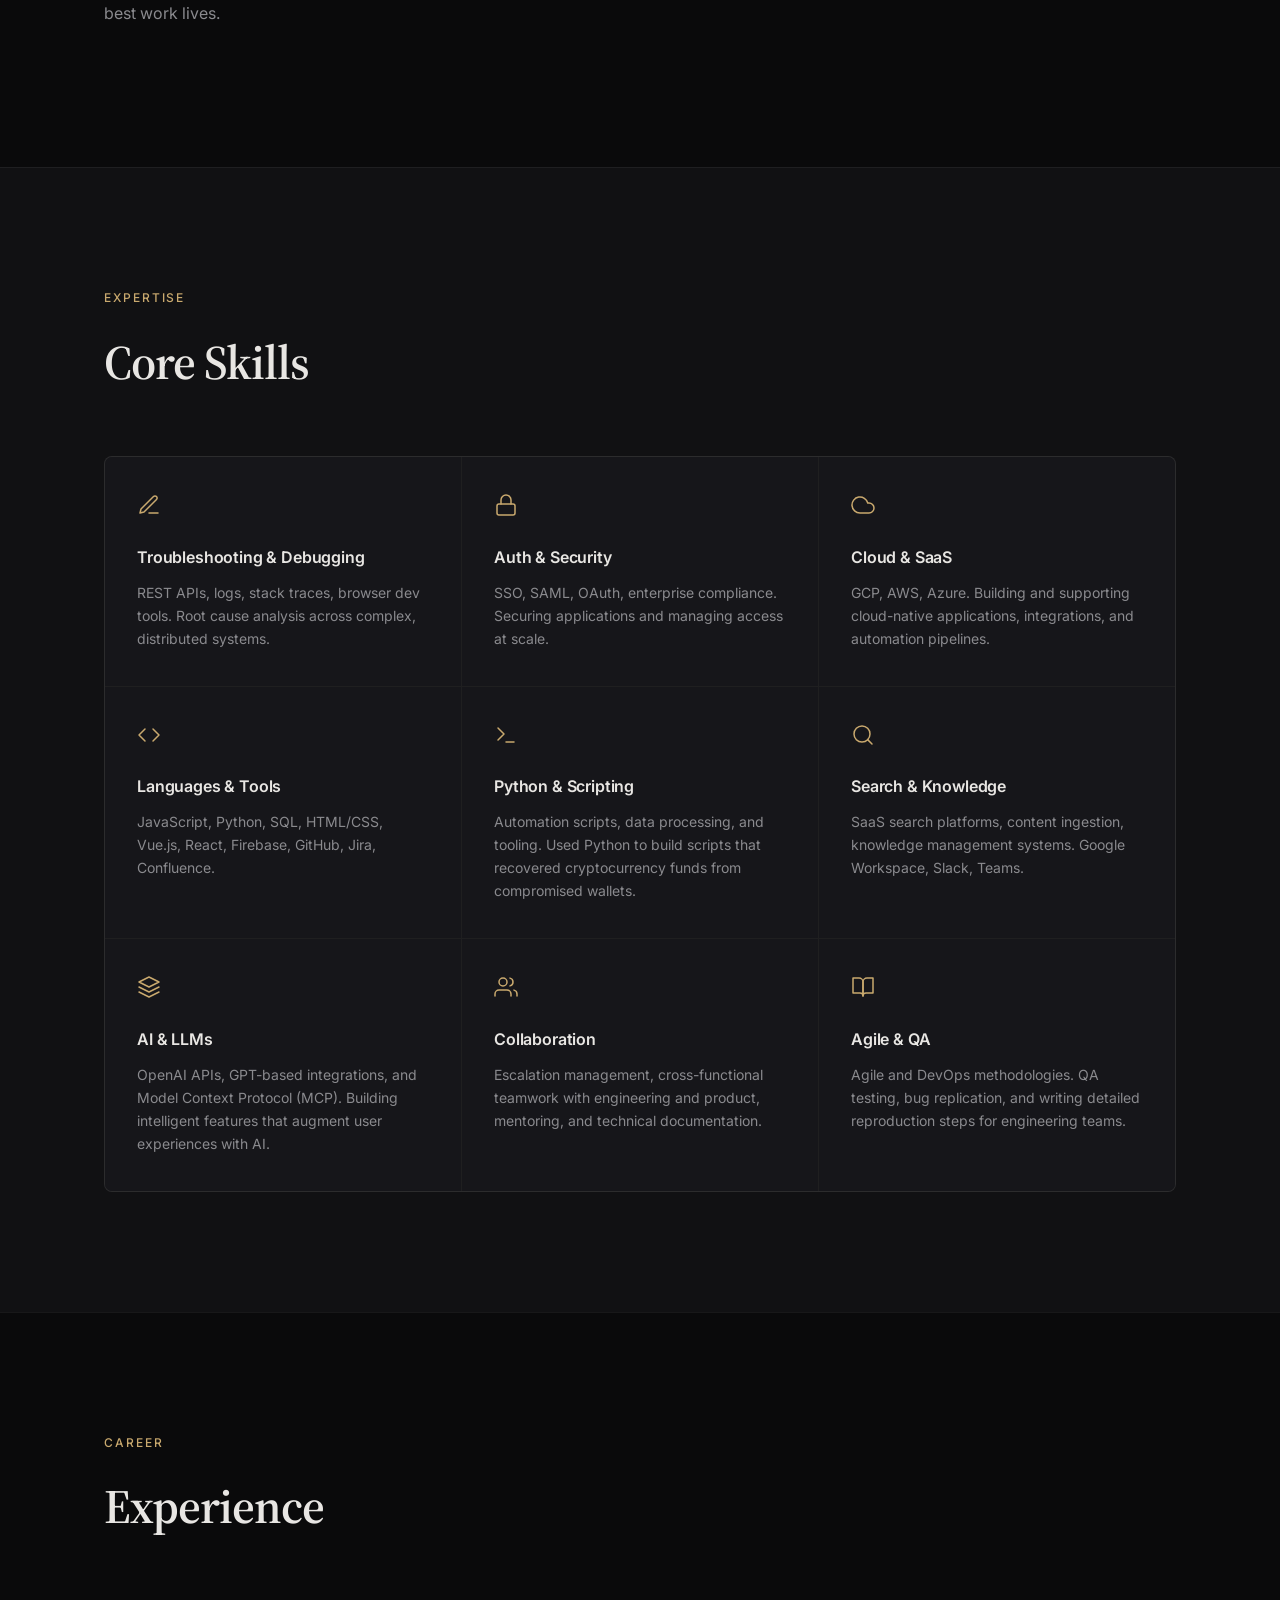
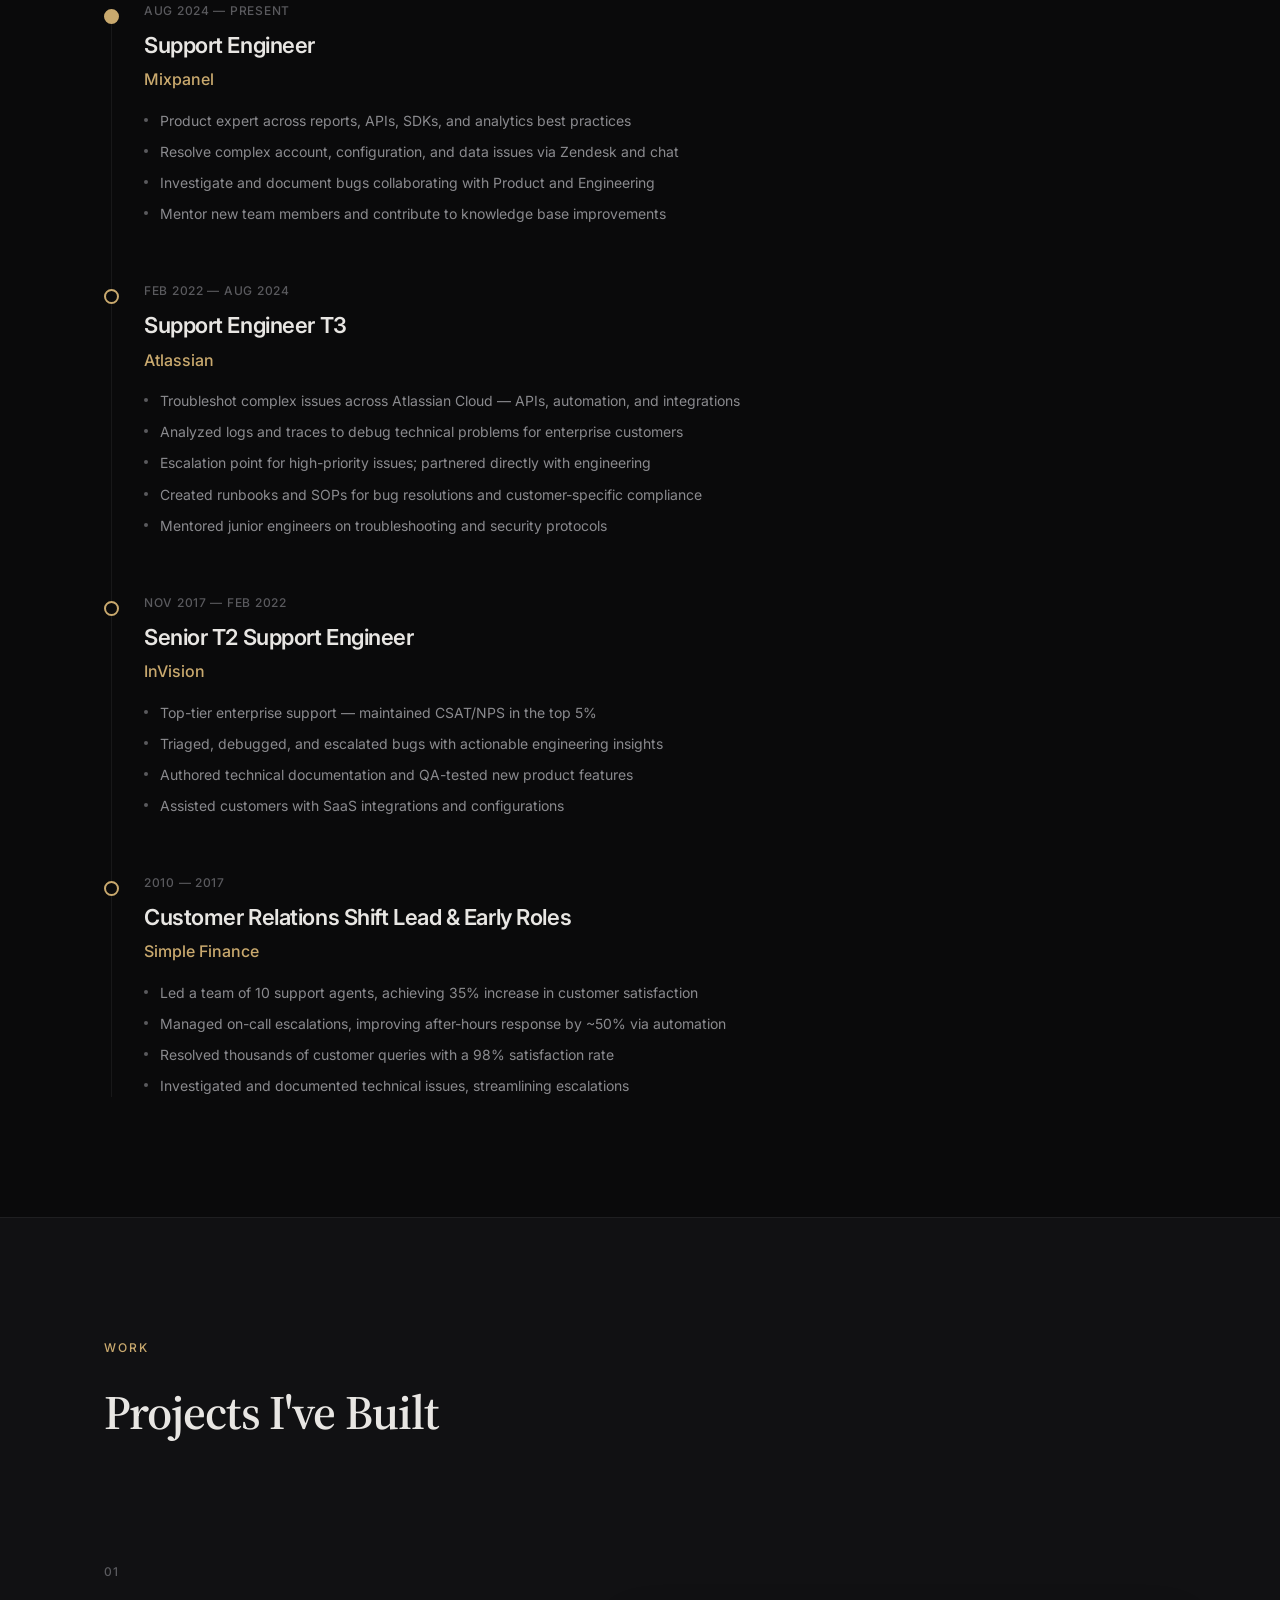
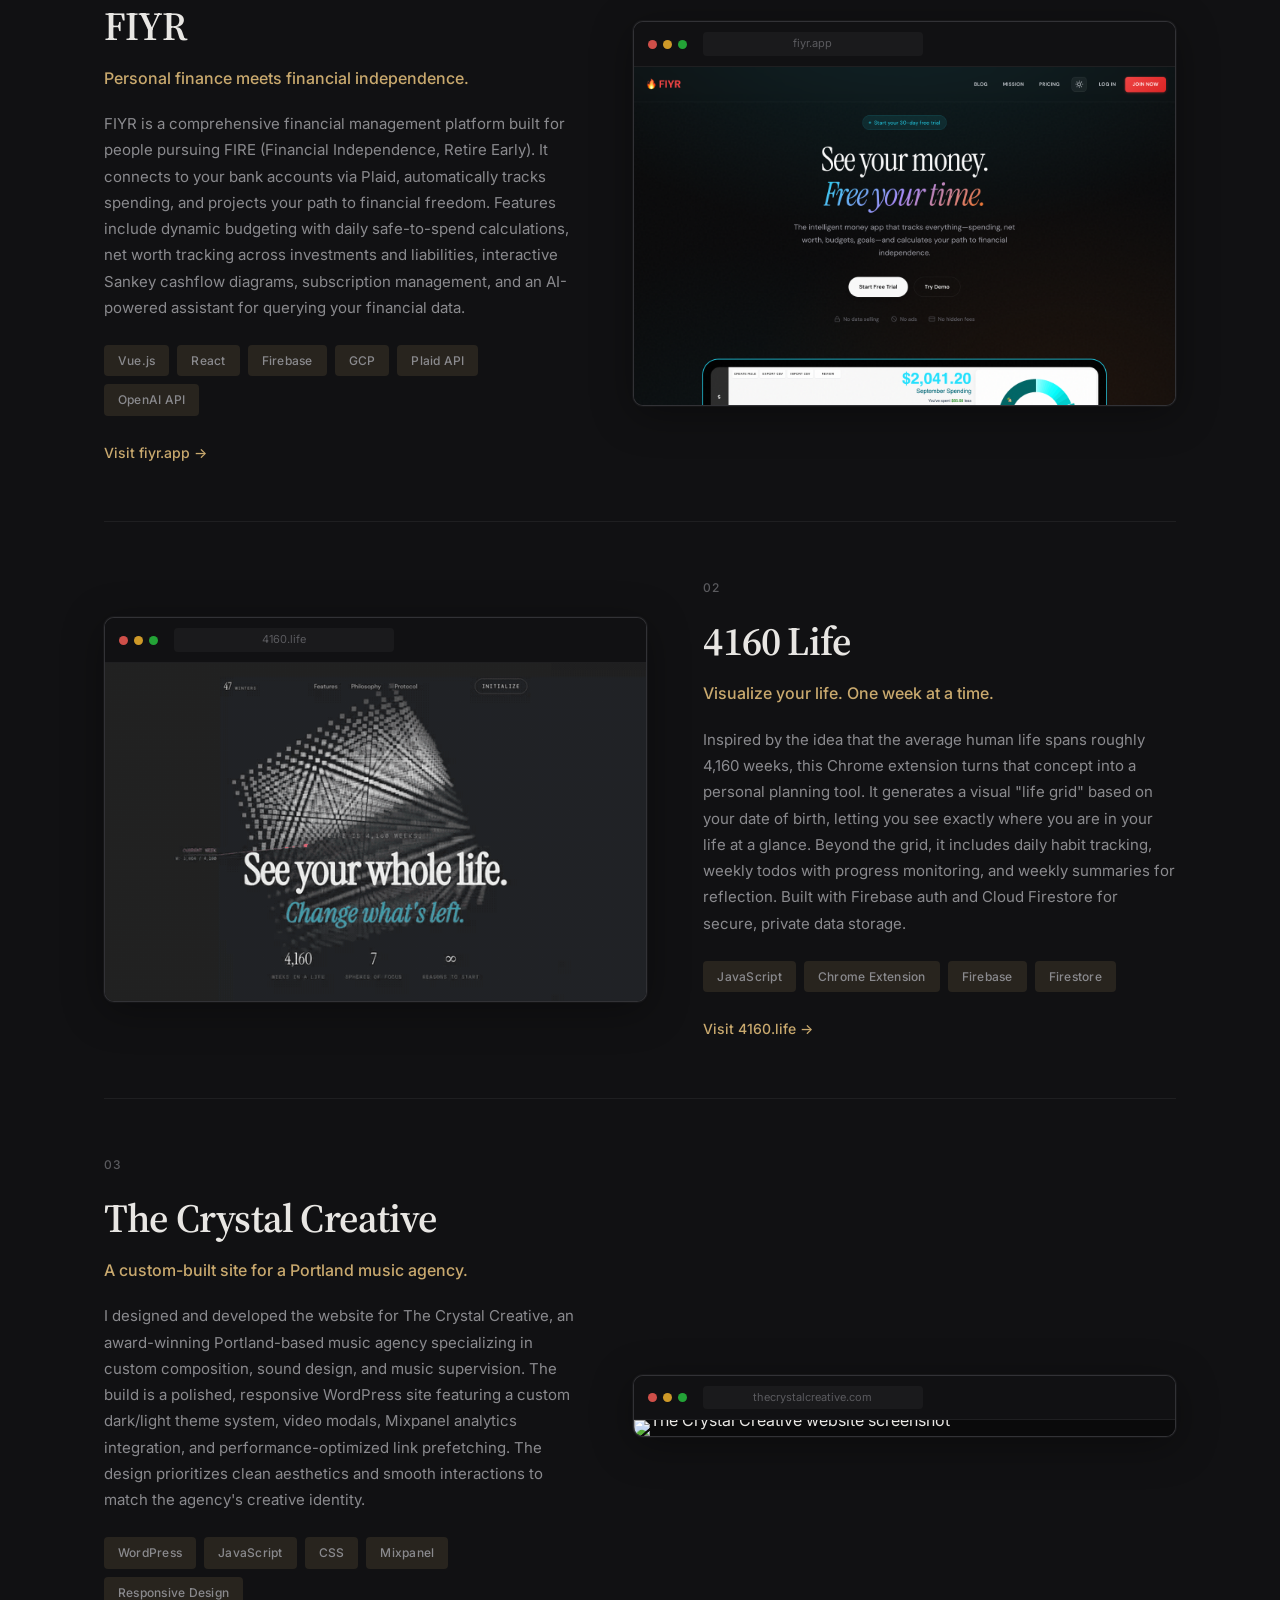
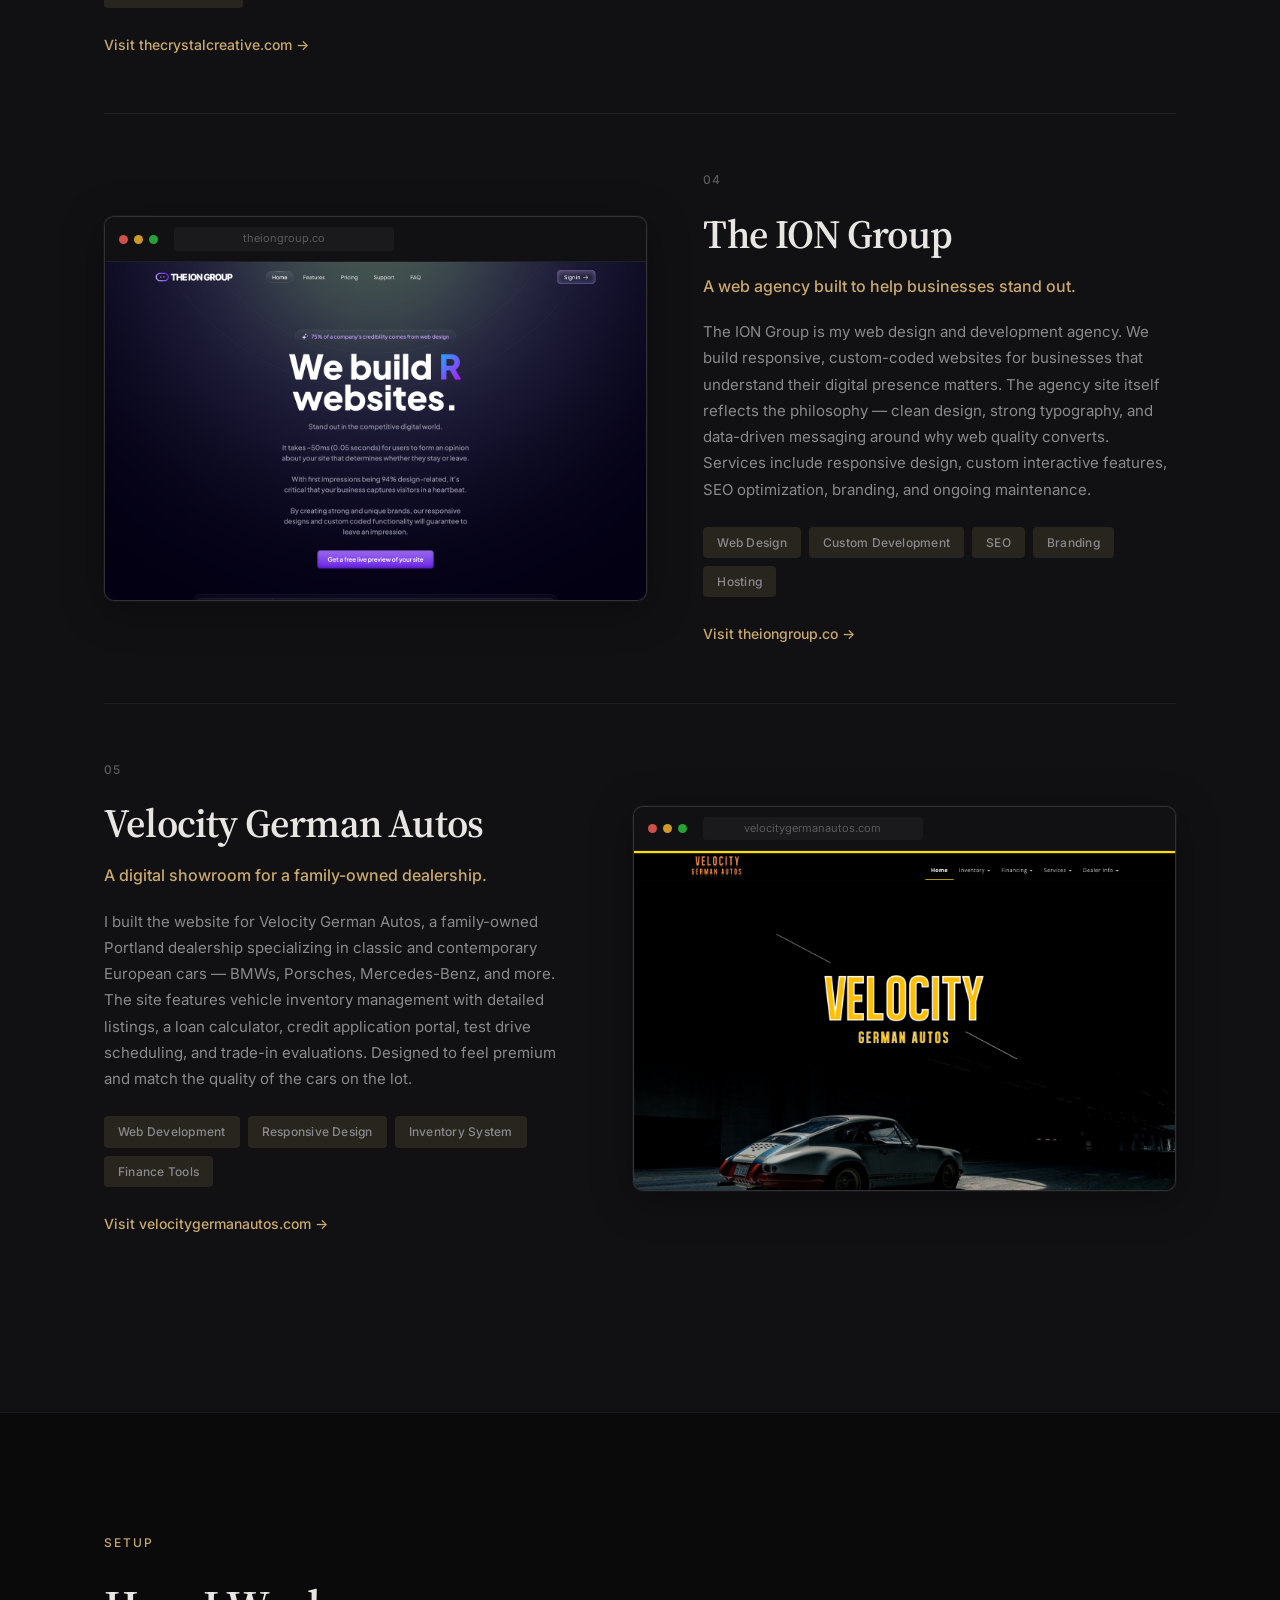
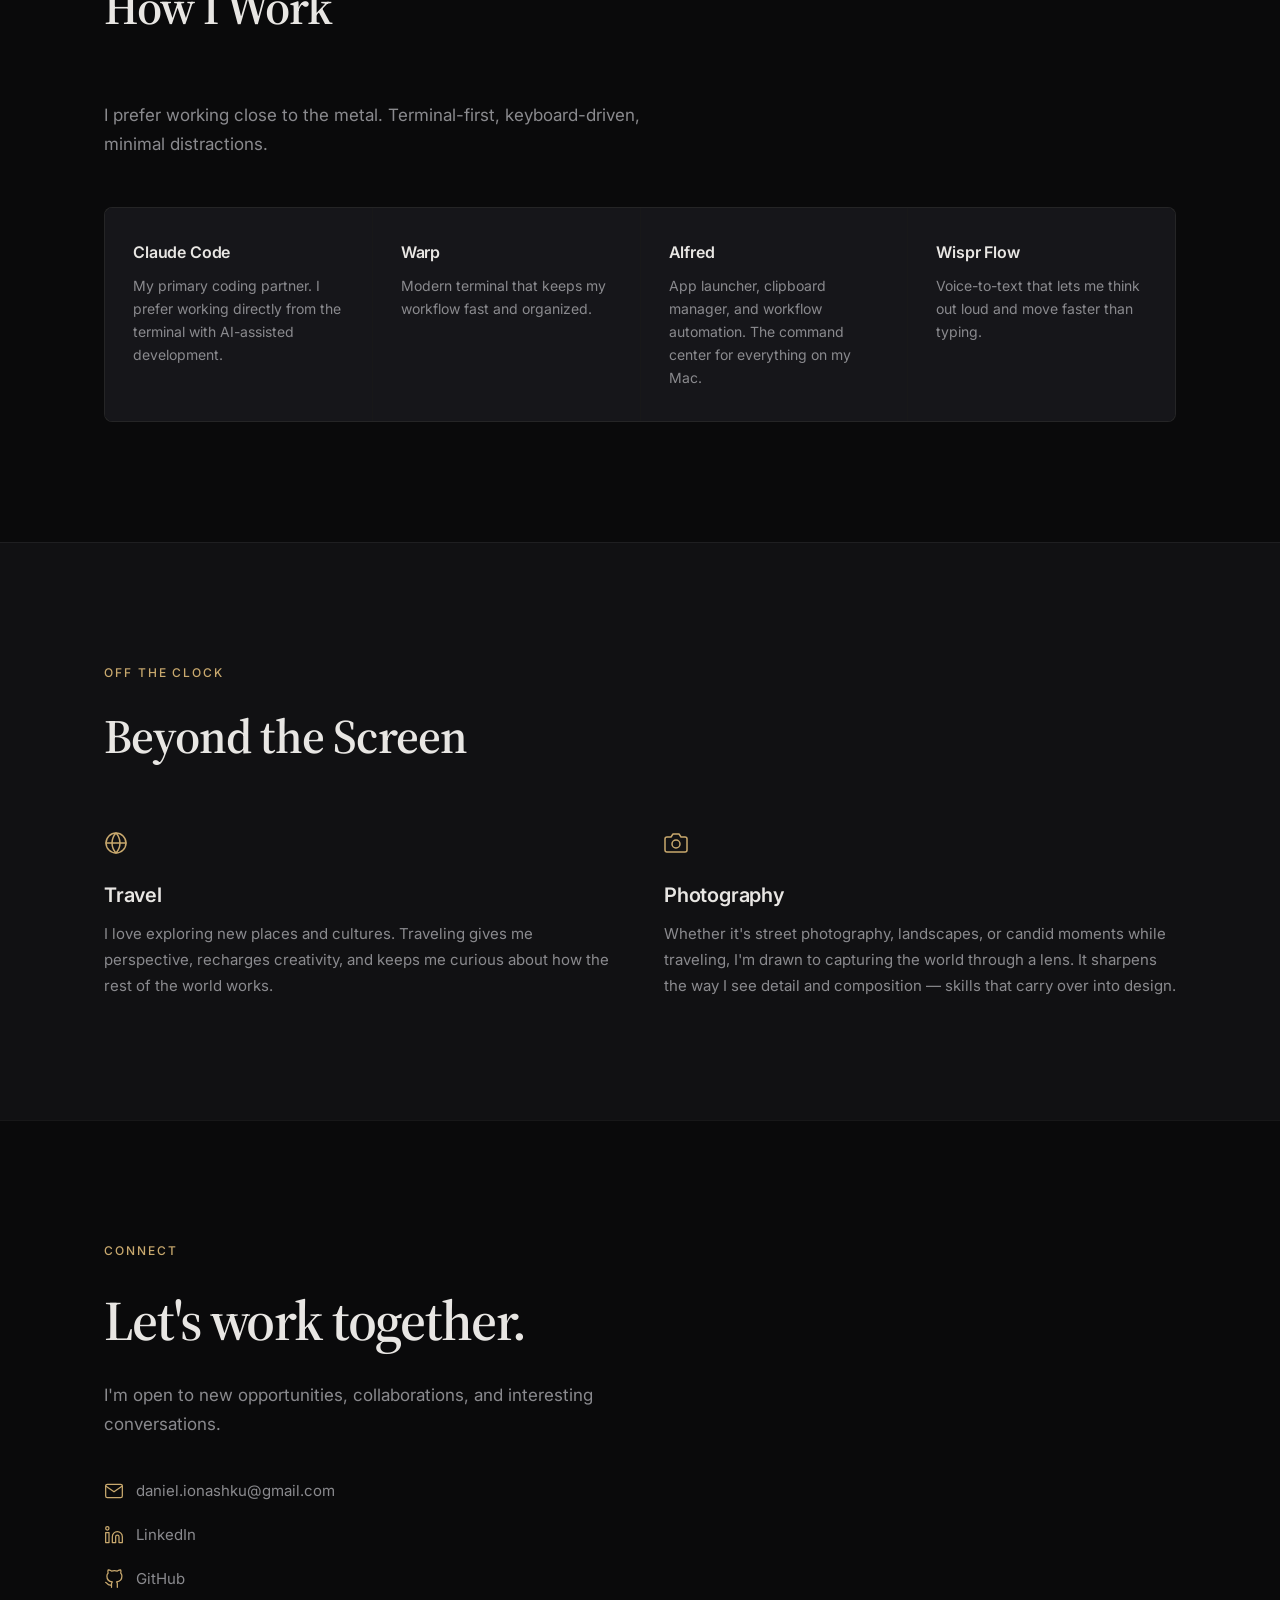
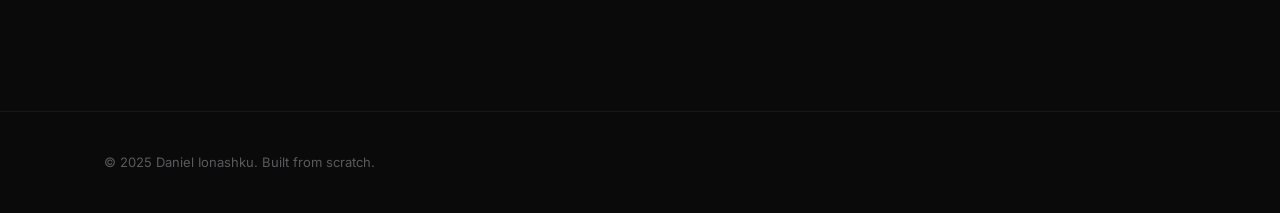
==== commit a137ee56: "Rewrite About section with authentic voice Replaces generic "solve real problems" framing with curio" ====
--- a/index.html
+++ b/index.html
@@ -73,18 +73,21 @@
       <div class="about__grid">
         <div class="about__text">
           <h2 class="about__heading reveal">
-            I build things that solve real problems and support the people who use them.
+            I build things I'm curious about &mdash; usually somewhere between data, visuals, and something no one asked for.
           </h2>
           <p class="about__body reveal">
-            Over the past decade, I've worked at the intersection of engineering and customer experience
-            at companies like Mixpanel, Atlassian, InVision, and Simple Finance. I've debugged complex
-            systems across cloud environments, REST APIs, and authentication protocols while keeping
-            the human on the other side at the center of every decision.
+            I like understanding how things work and where they're going. By day, I've spent the
+            last decade as an engineer at Mixpanel, Atlassian, InVision, and Simple Finance &mdash;
+            debugging systems, untangling APIs, and getting deep into the kinds of technical problems
+            most people avoid. That work sharpened how I think, but it's not what drives me.
           </p>
           <p class="about__body reveal">
-            In 2023, I founded Fivebags, Inc. and started building products of my own &mdash; from
-            personal finance tools to life-planning apps to creative agency platforms. I write code
-            in JavaScript, Python, Vue.js, and React, and I ship on GCP and Firebase.
+            What drives me is making things. In 2023, I founded Fivebags, Inc. and started
+            shipping my own ideas &mdash; a life-in-weeks visualizer, a personal finance app,
+            agency sites, Chrome extensions. I'm drawn to the space where data meets craft:
+            turning numbers into something you can feel, not just read. I also have a deep
+            appreciation for the analog &mdash; film, paper, things with weight. That tension
+            between modern tooling and older frameworks is where most of my best work lives.
           </p>
         </div>
         <div class="about__details reveal">
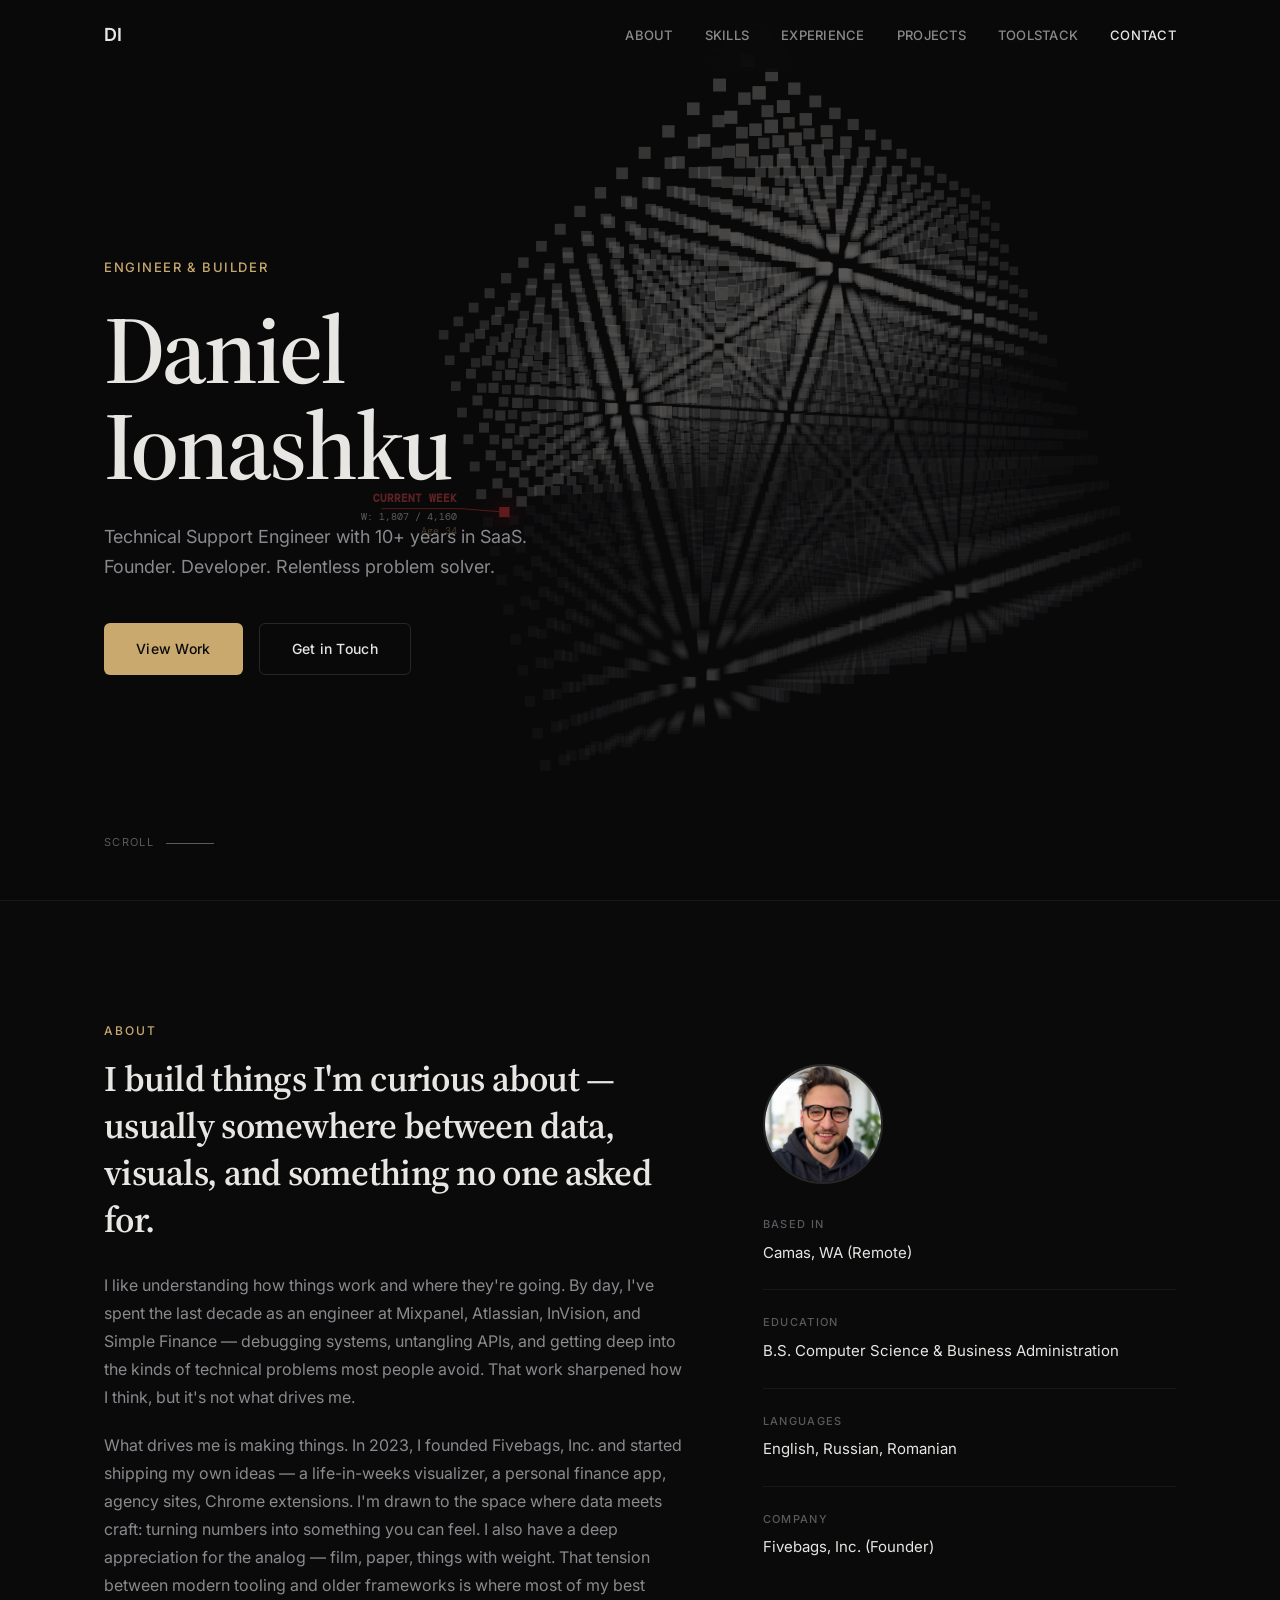
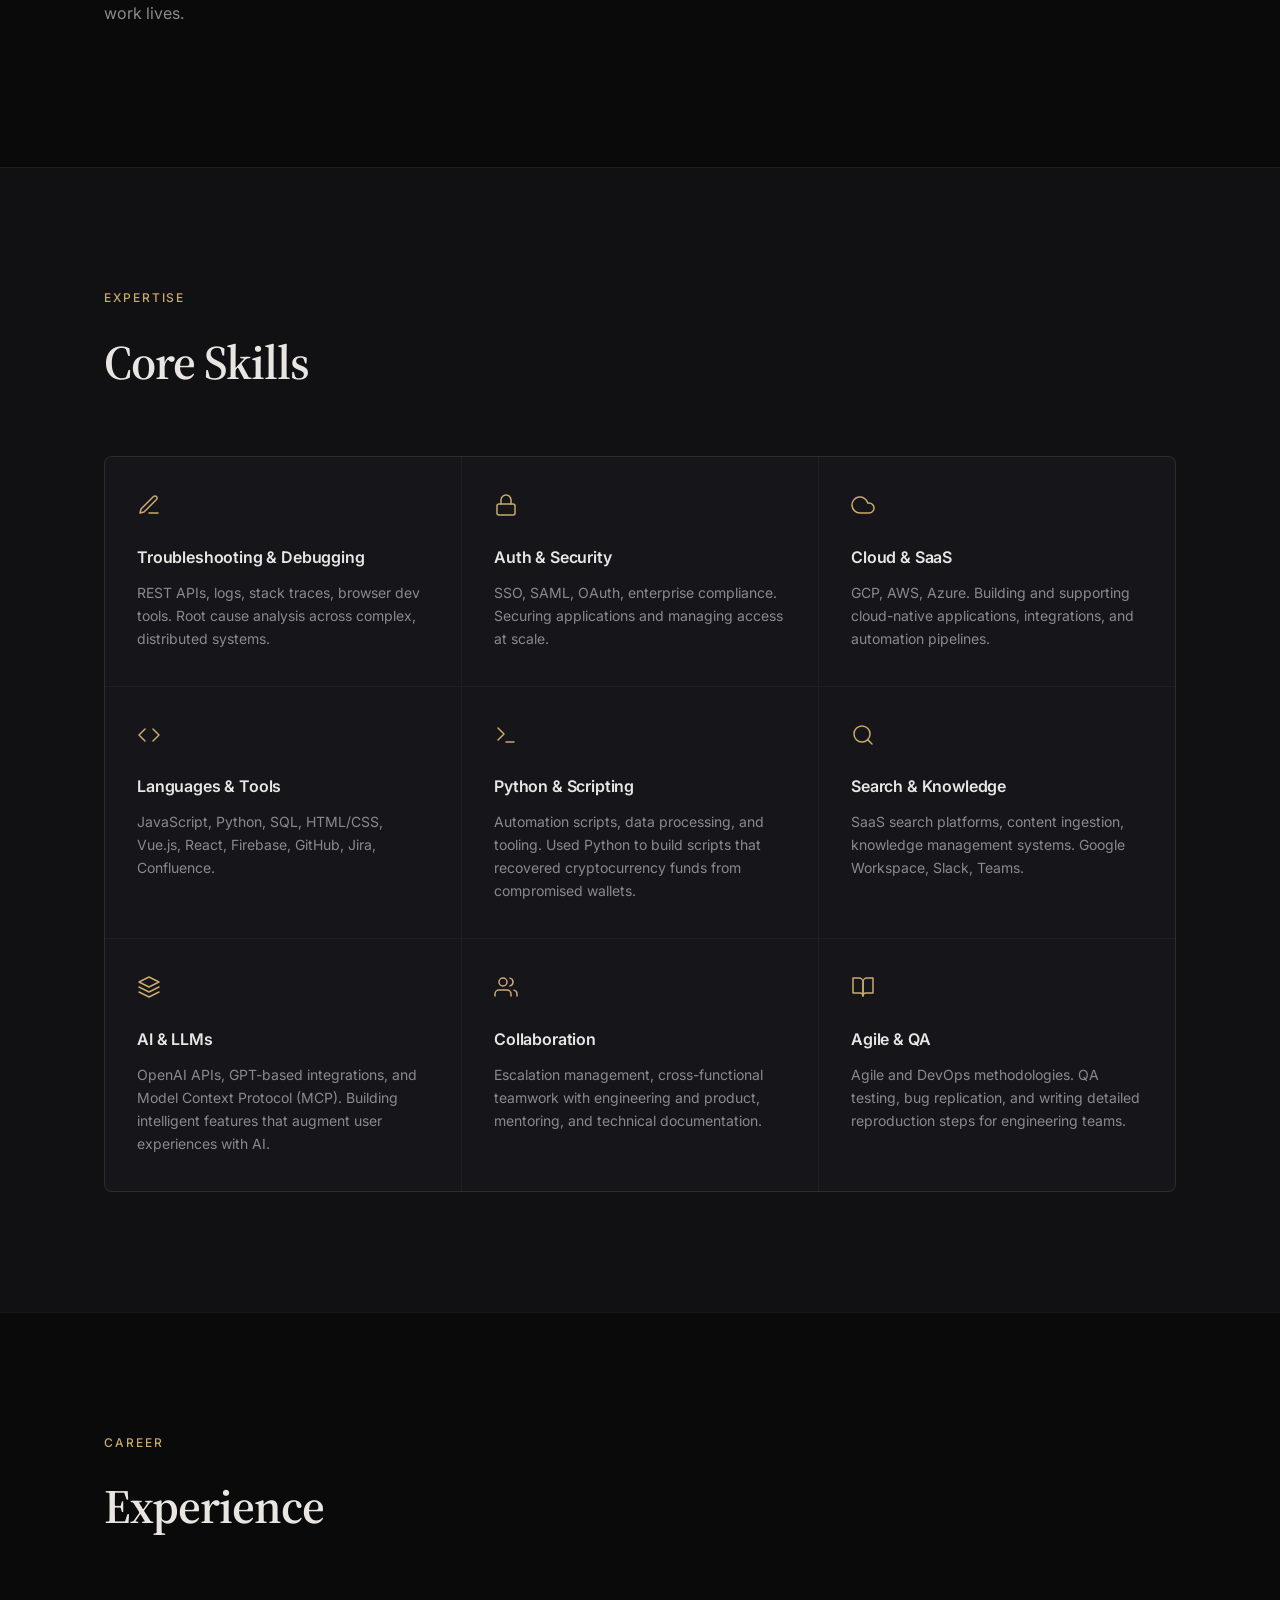
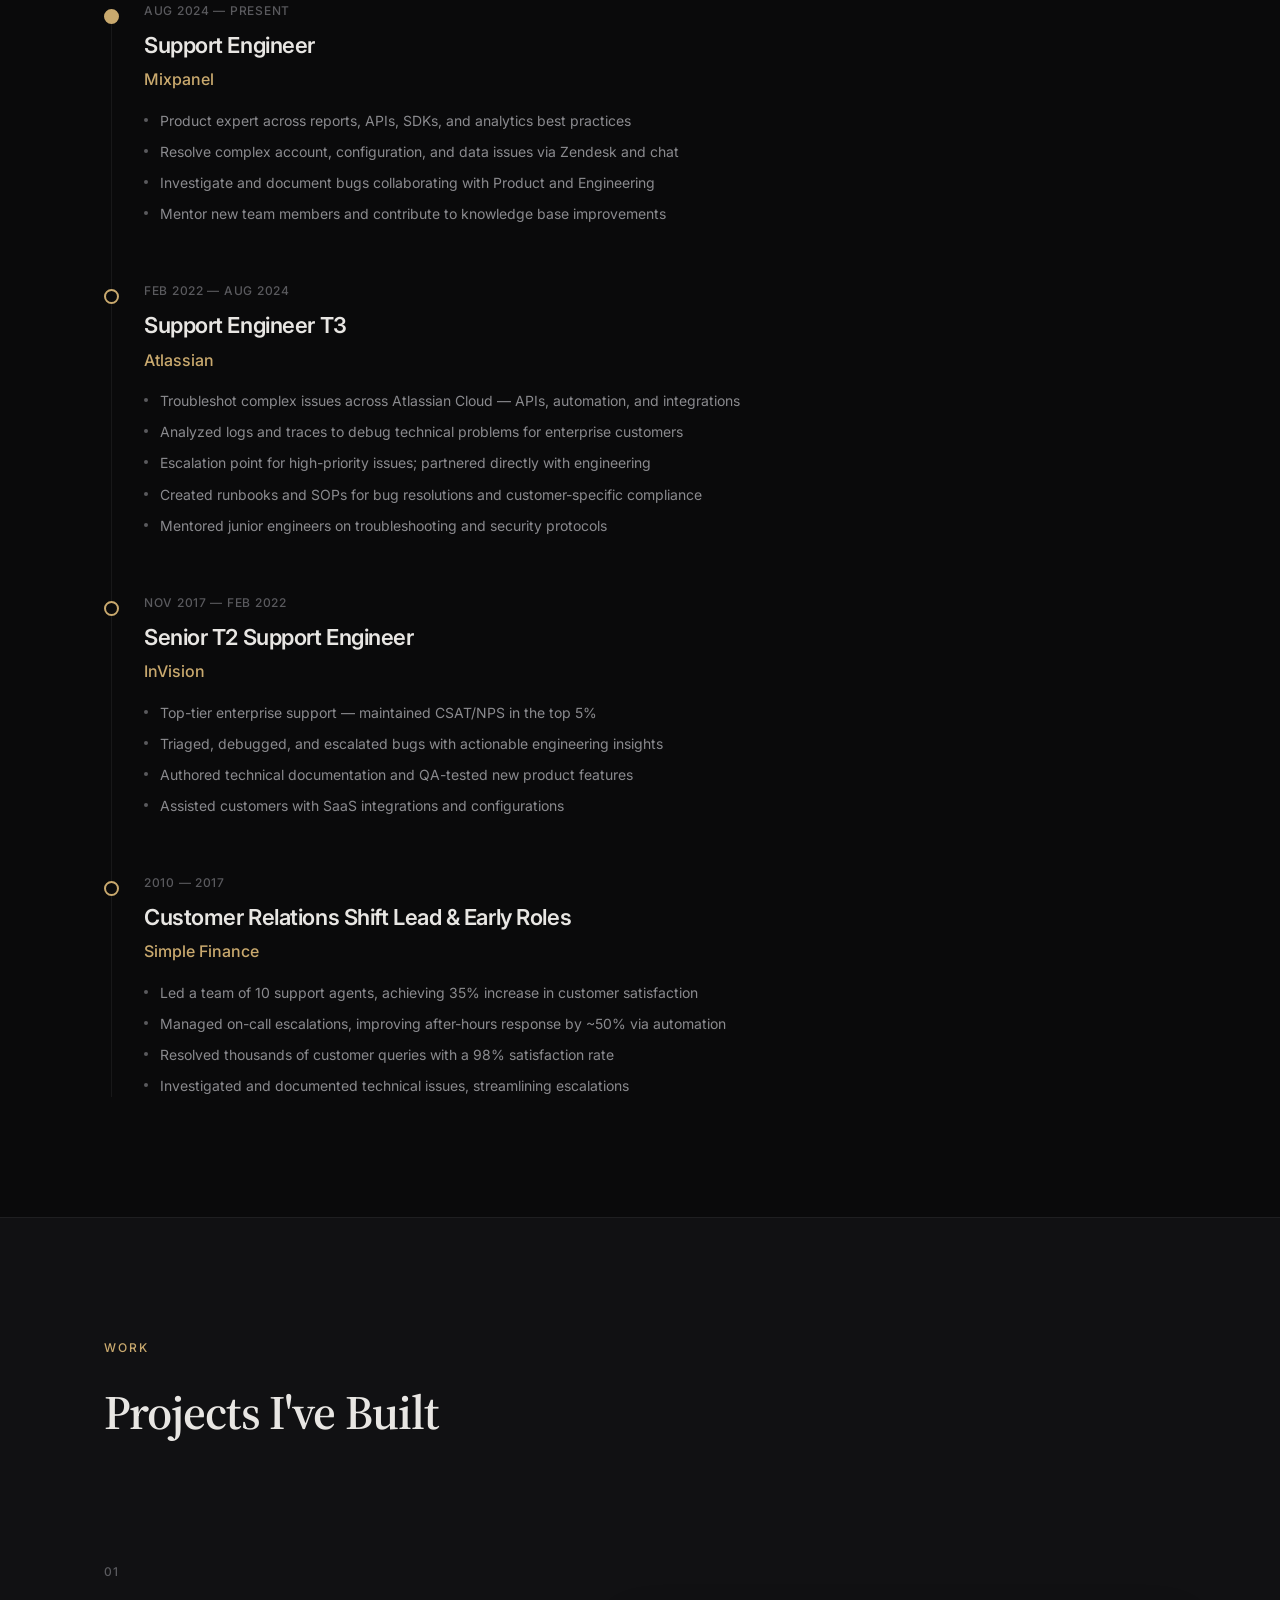
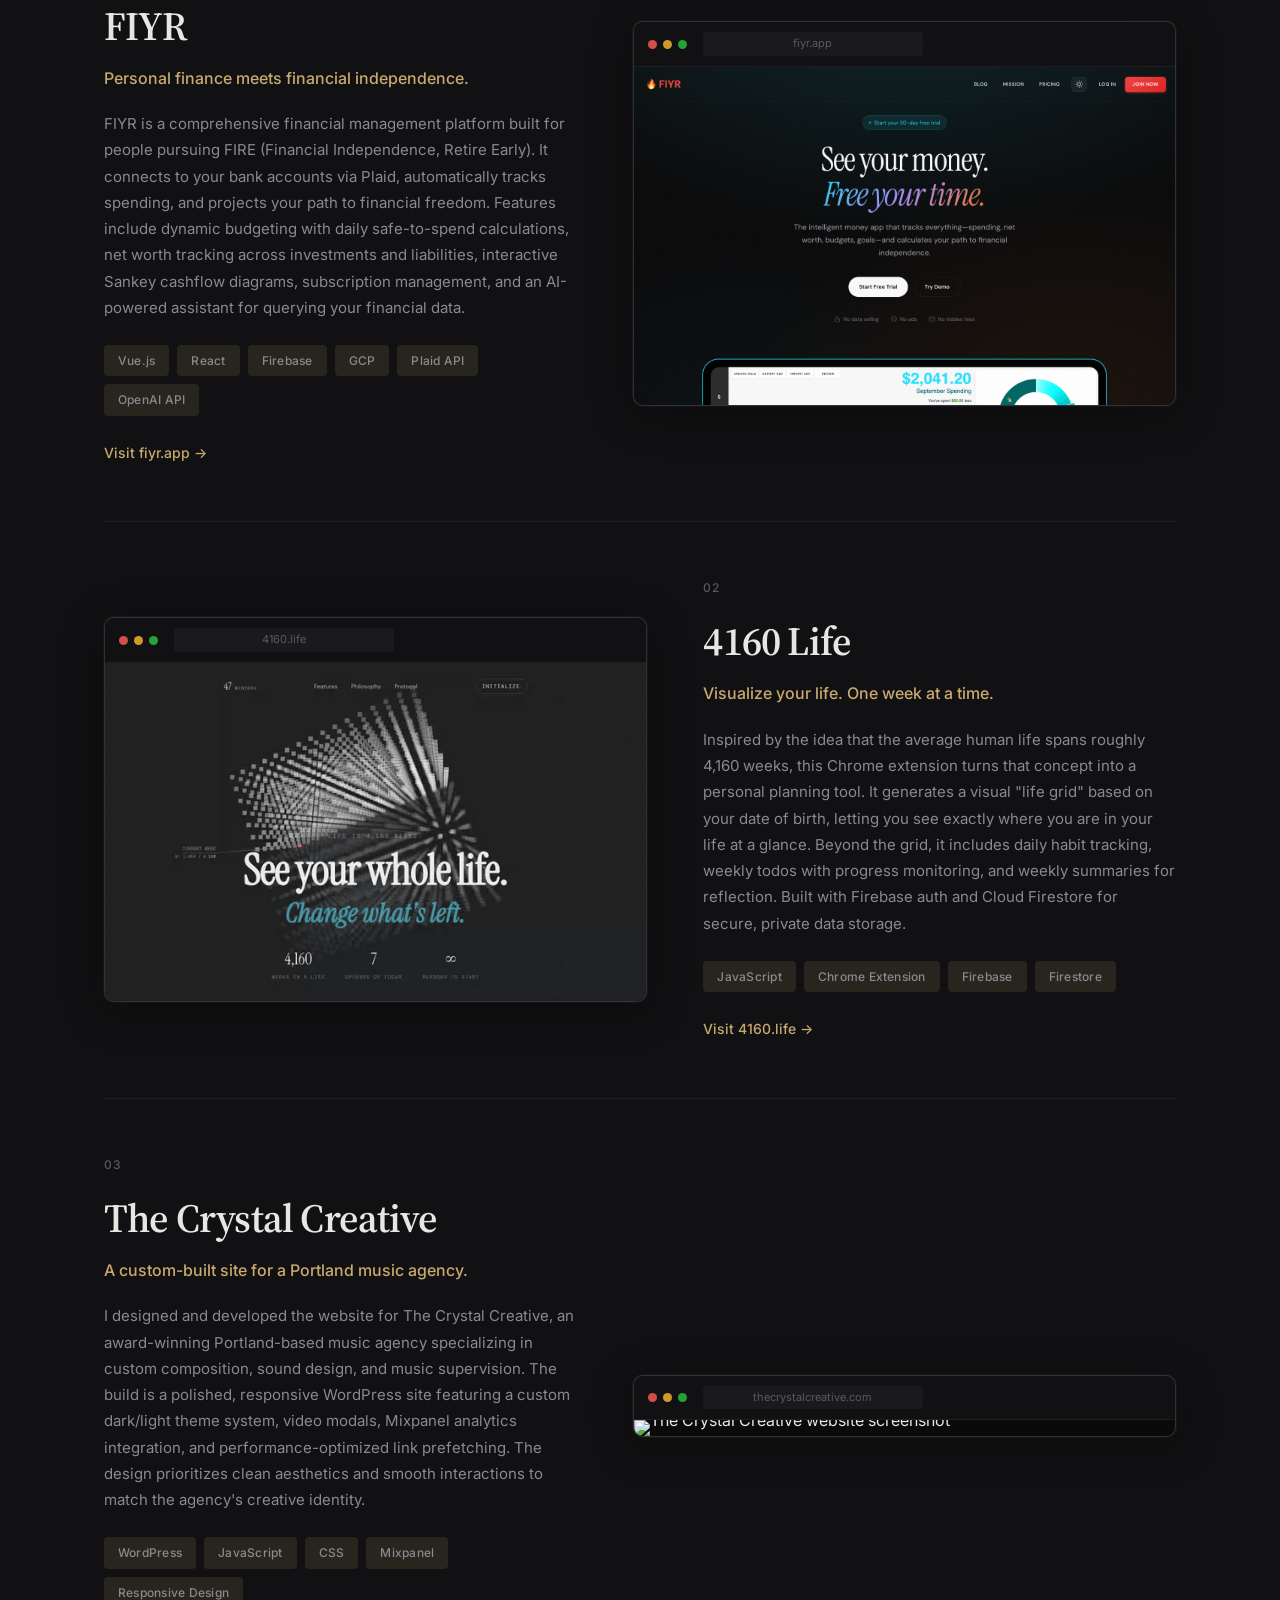
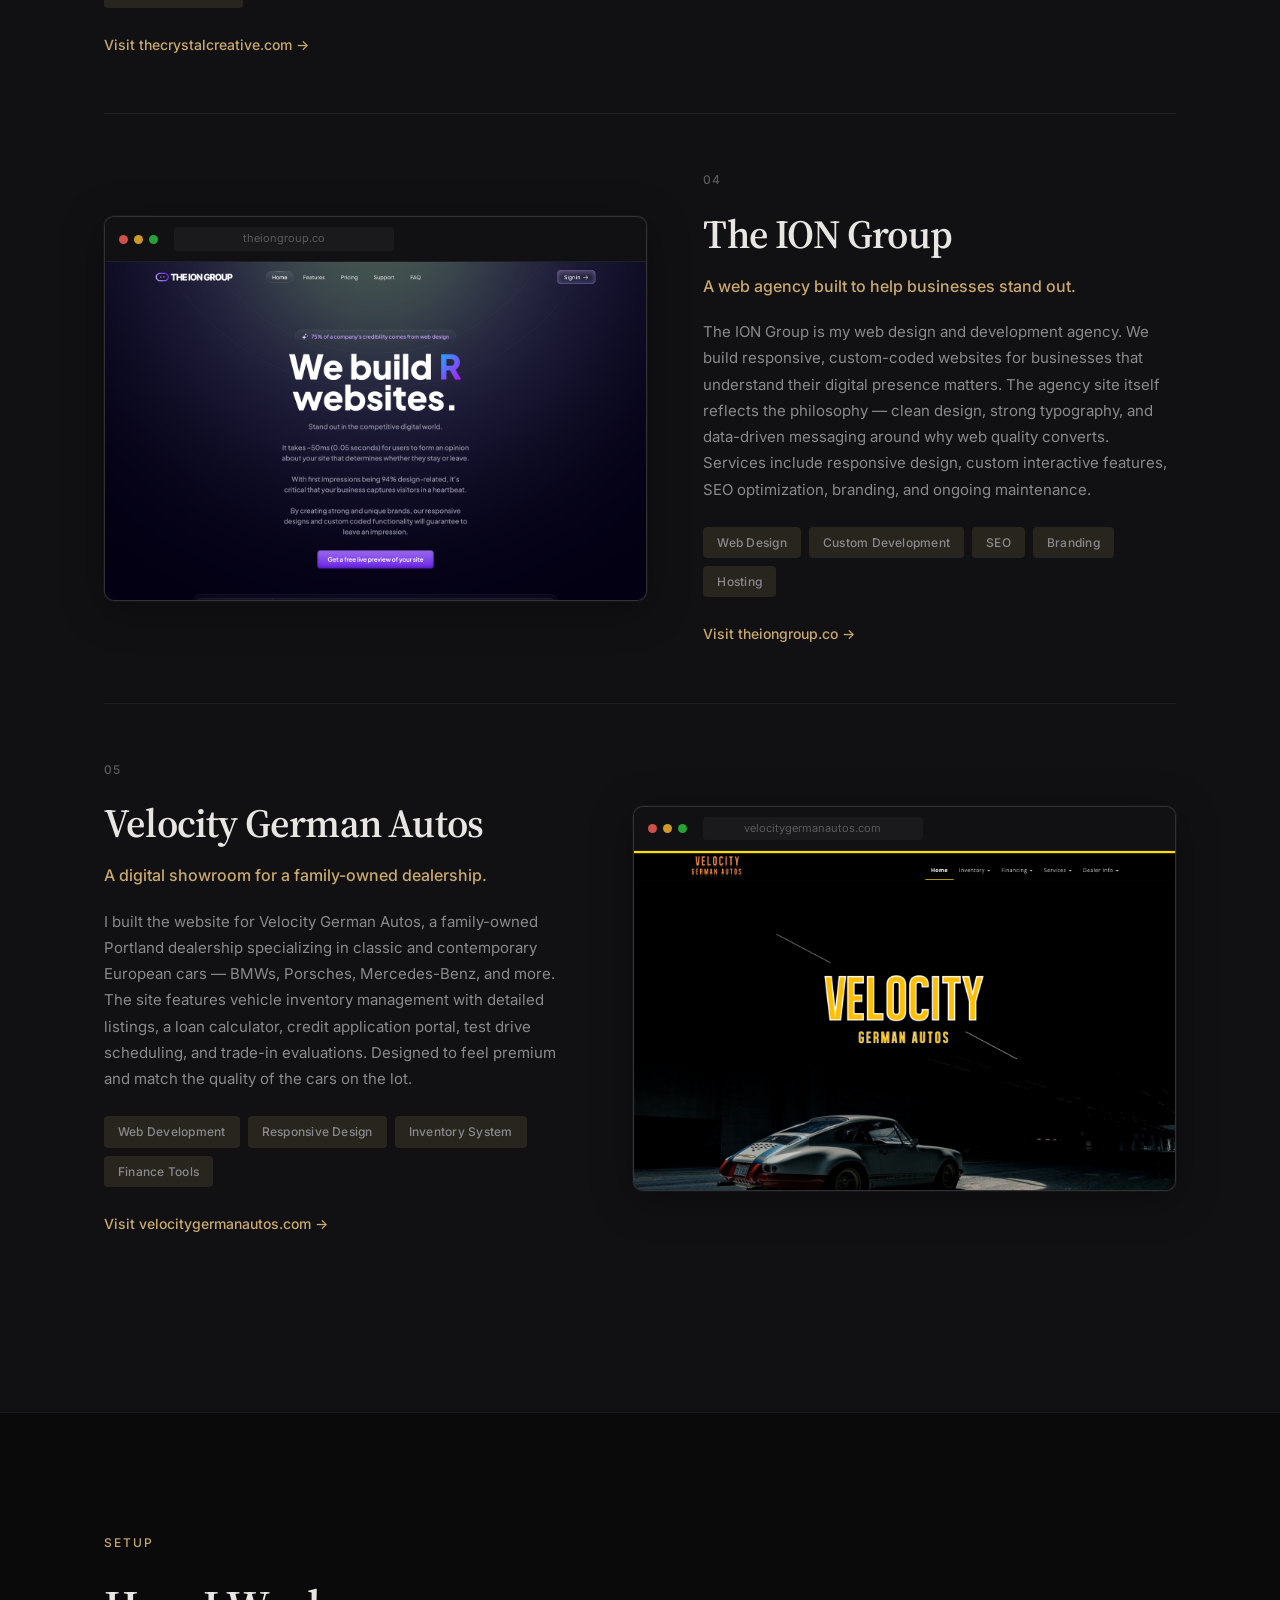
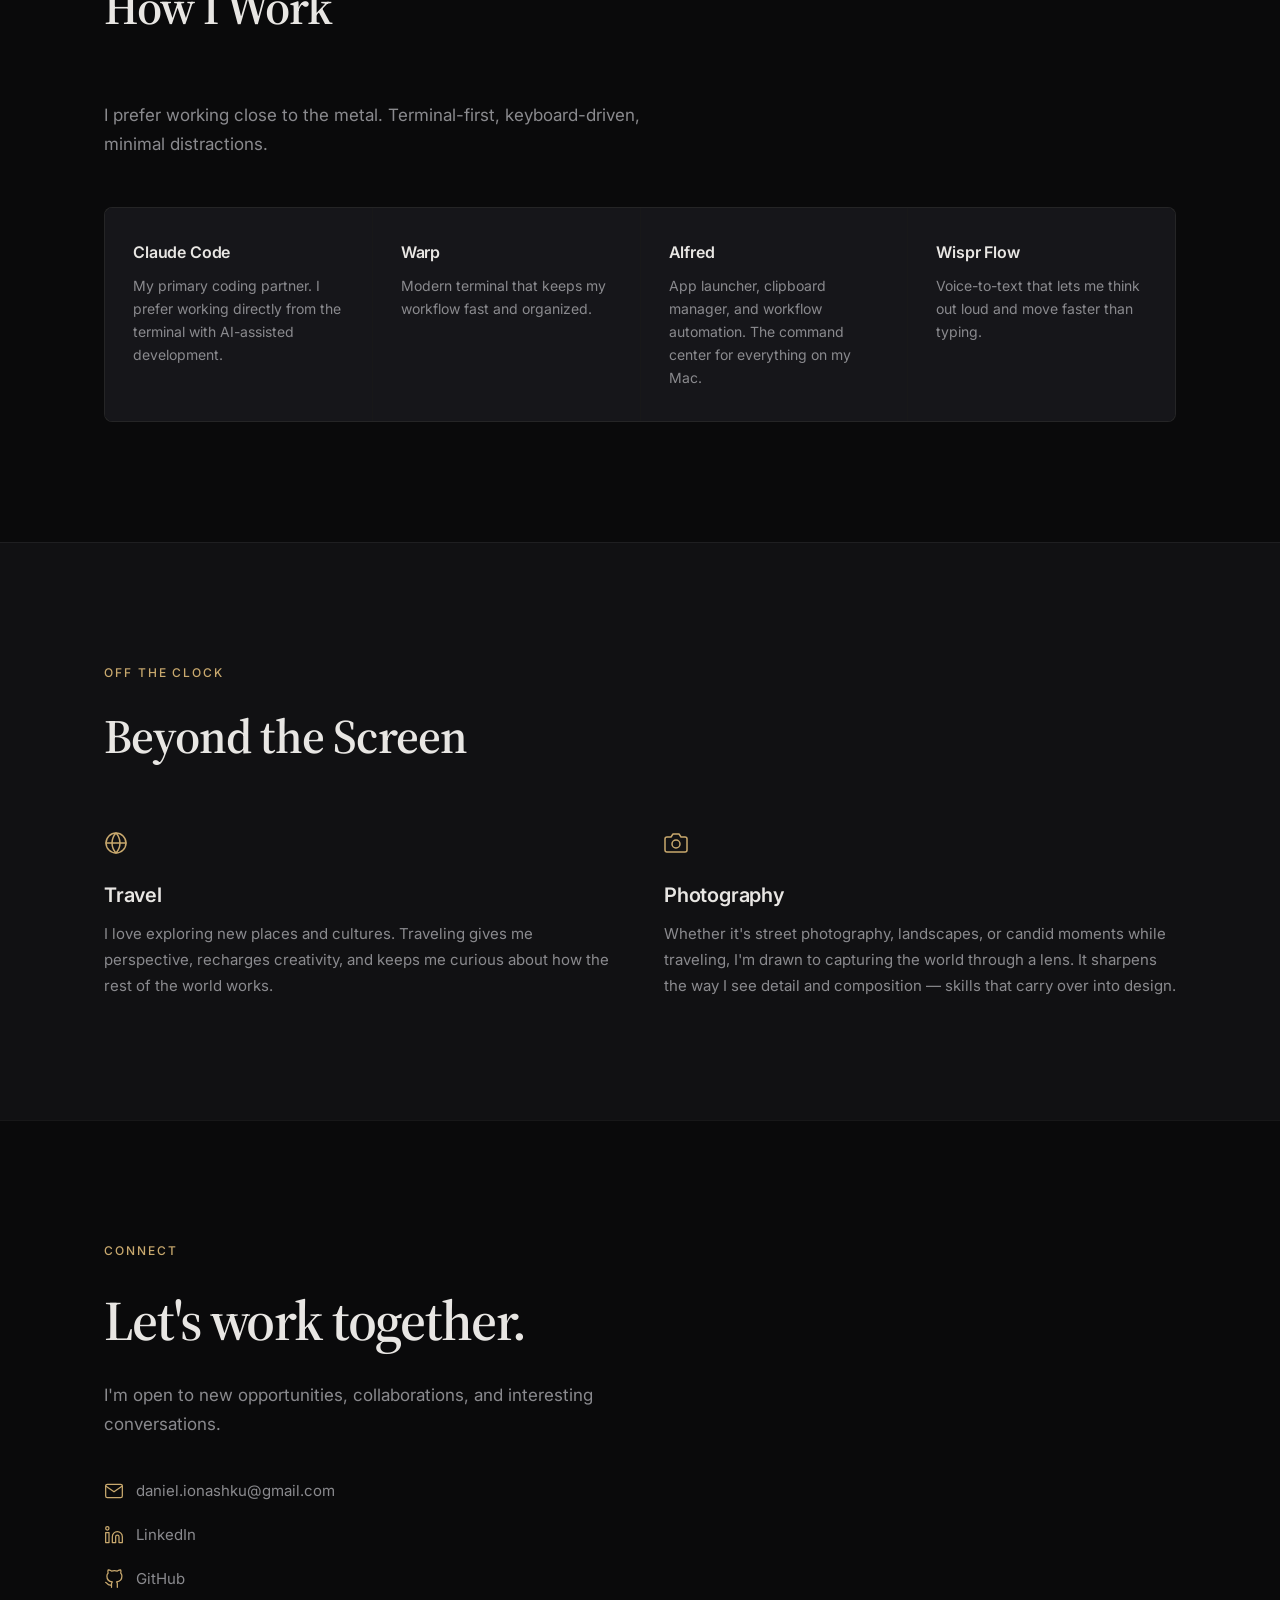
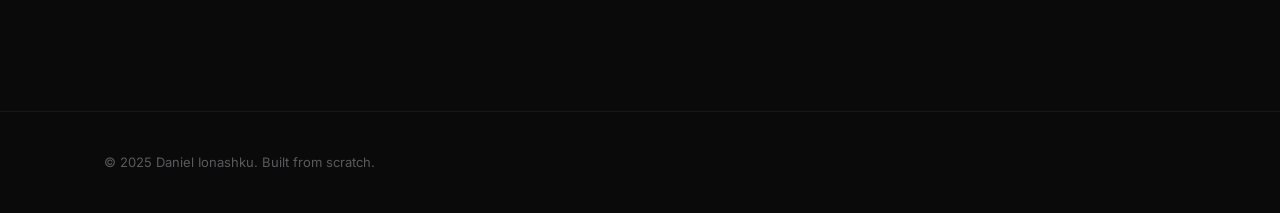
==== commit 667ff86e: "Remove redundant phrase from About section Co-Authored-By: Claude Opus 4.6 <noreply@anthropic.com>" ====
--- a/index.html
+++ b/index.html
@@ -85,7 +85,7 @@
             What drives me is making things. In 2023, I founded Fivebags, Inc. and started
             shipping my own ideas &mdash; a life-in-weeks visualizer, a personal finance app,
             agency sites, Chrome extensions. I'm drawn to the space where data meets craft:
-            turning numbers into something you can feel, not just read. I also have a deep
+            turning numbers into something you can feel. I also have a deep
             appreciation for the analog &mdash; film, paper, things with weight. That tension
             between modern tooling and older frameworks is where most of my best work lives.
           </p>
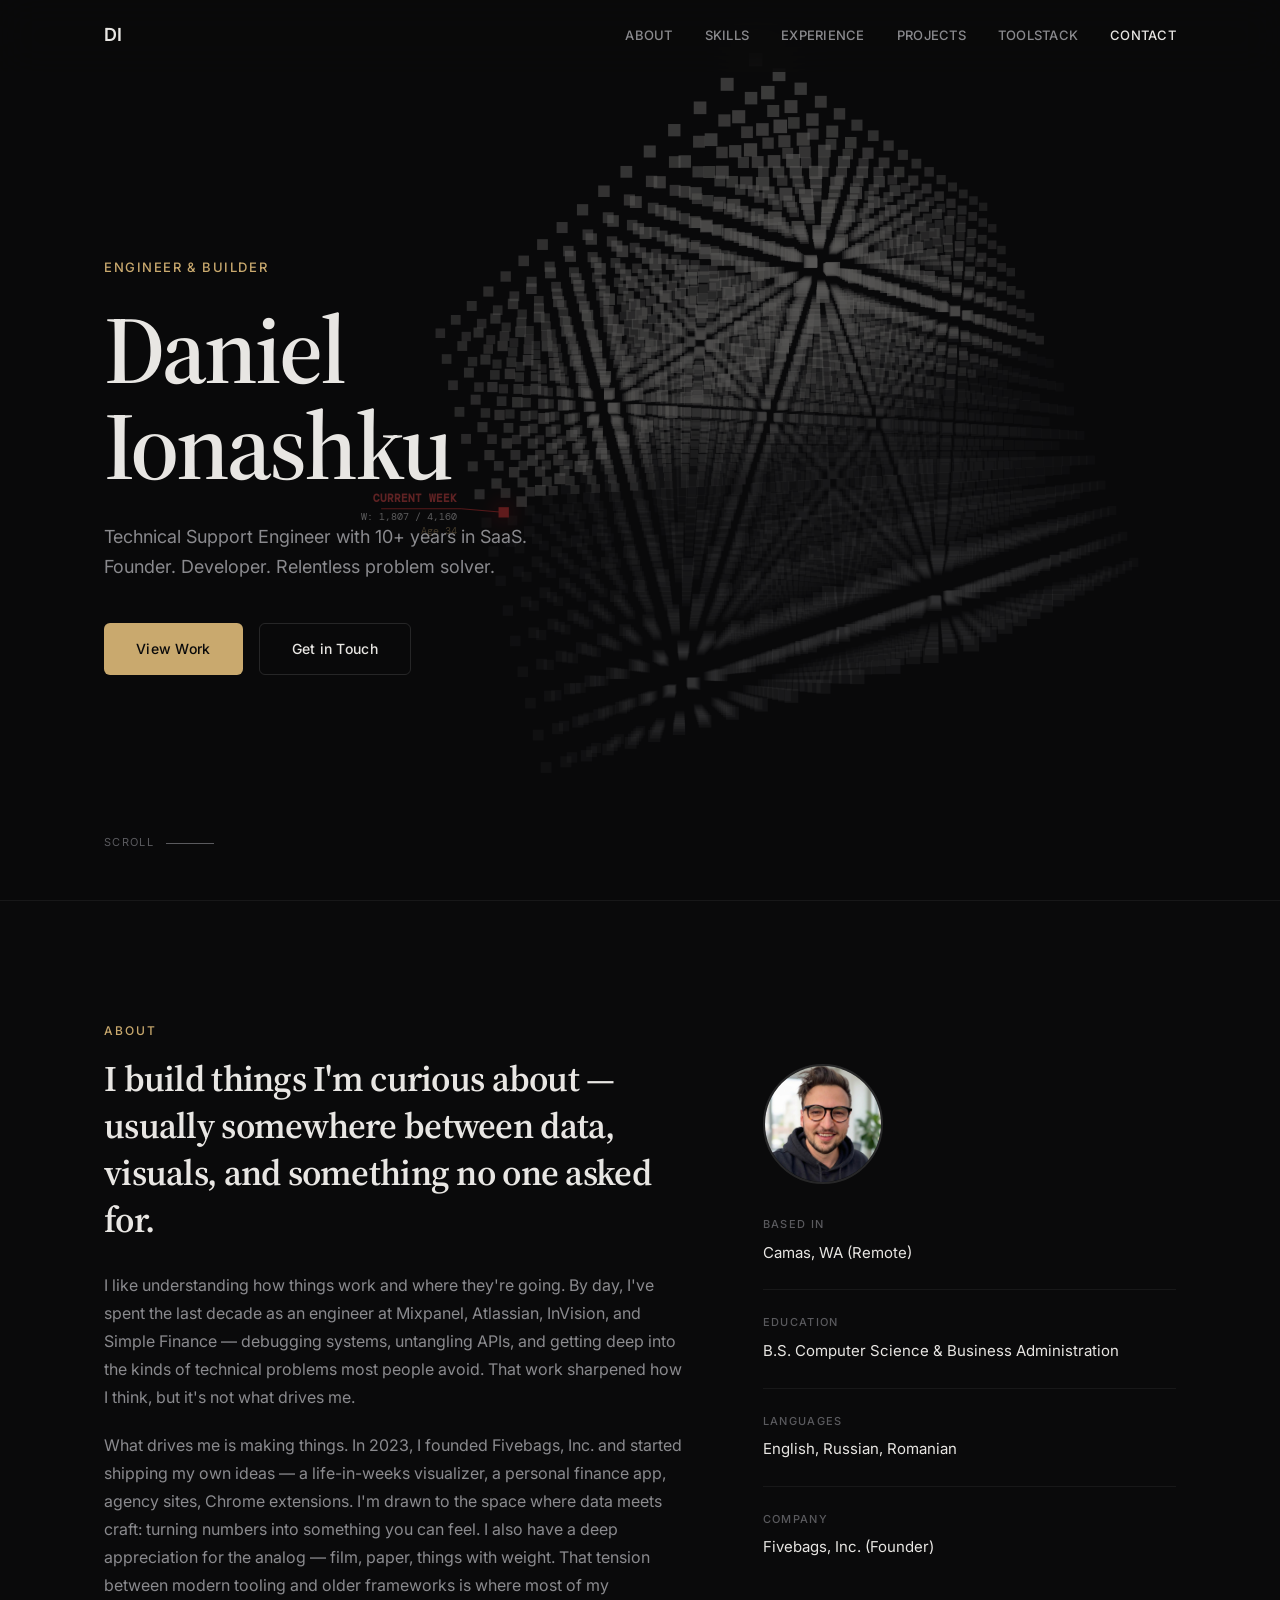
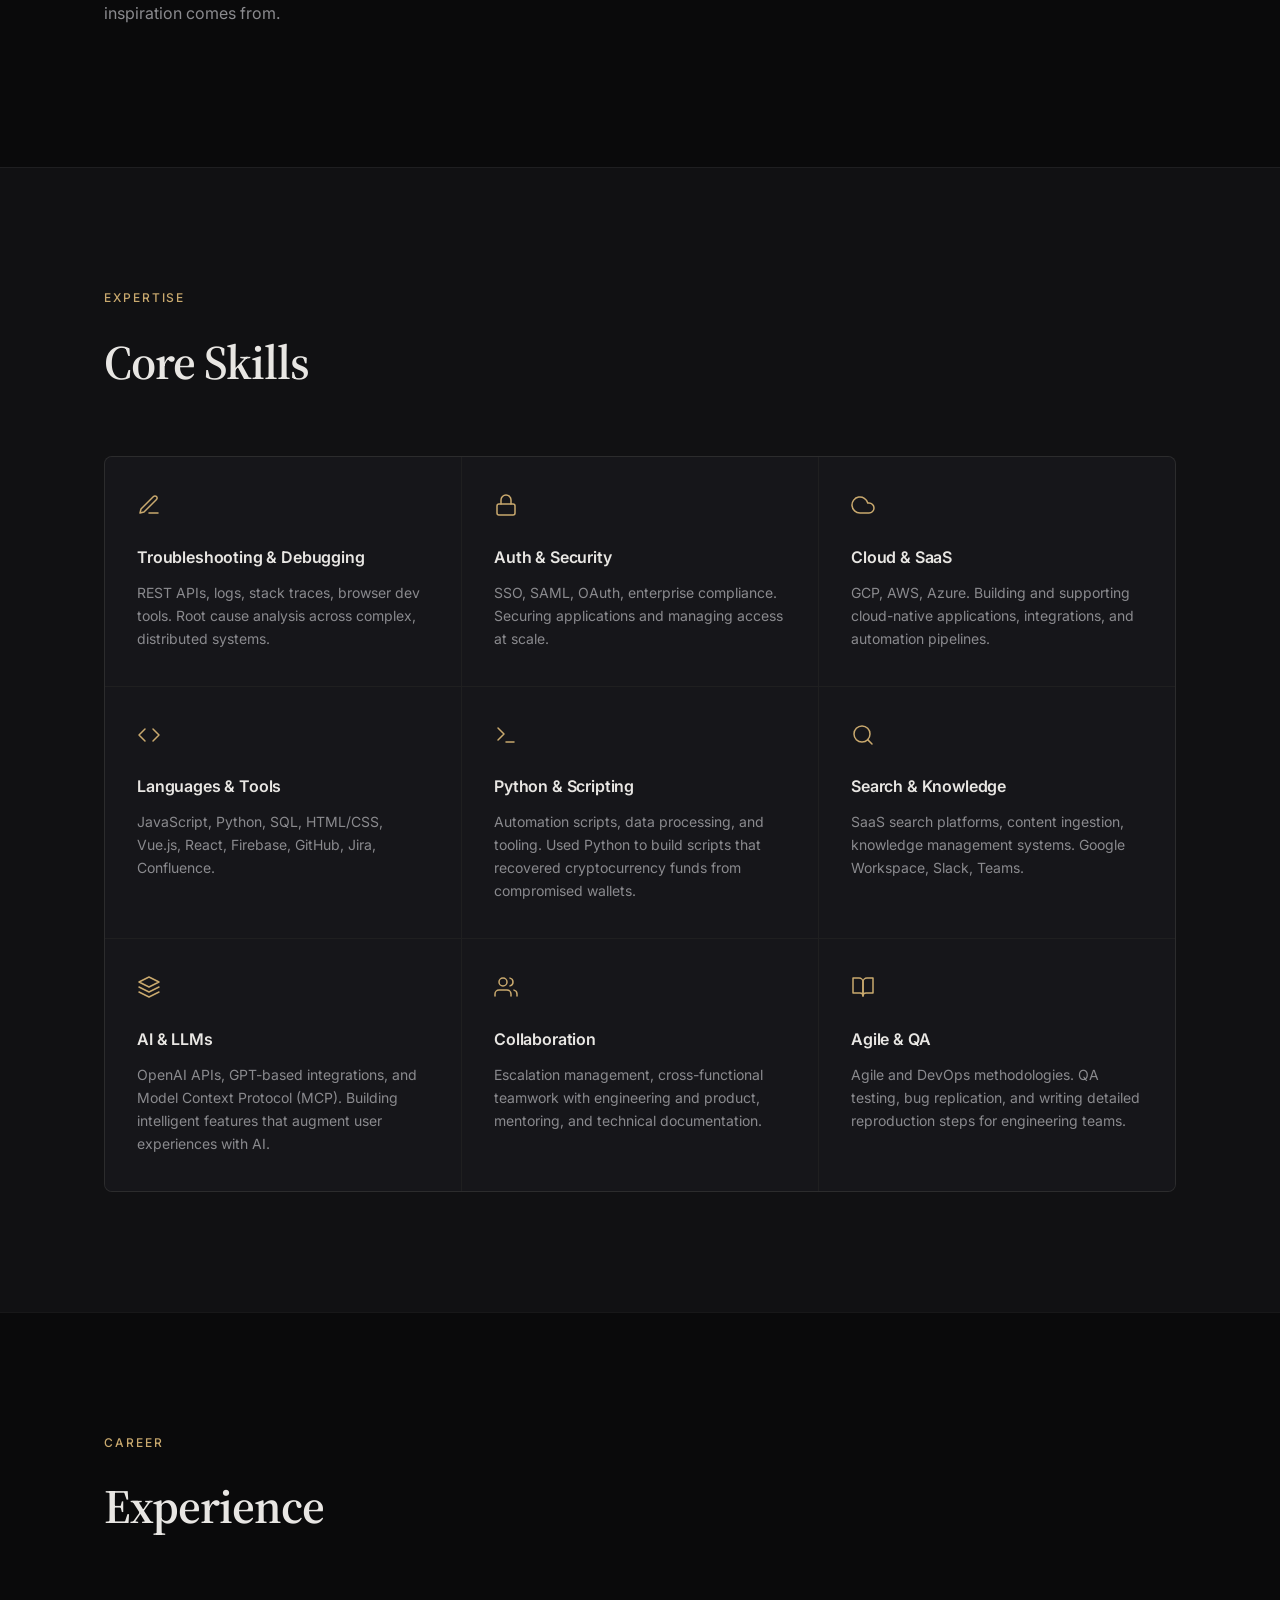
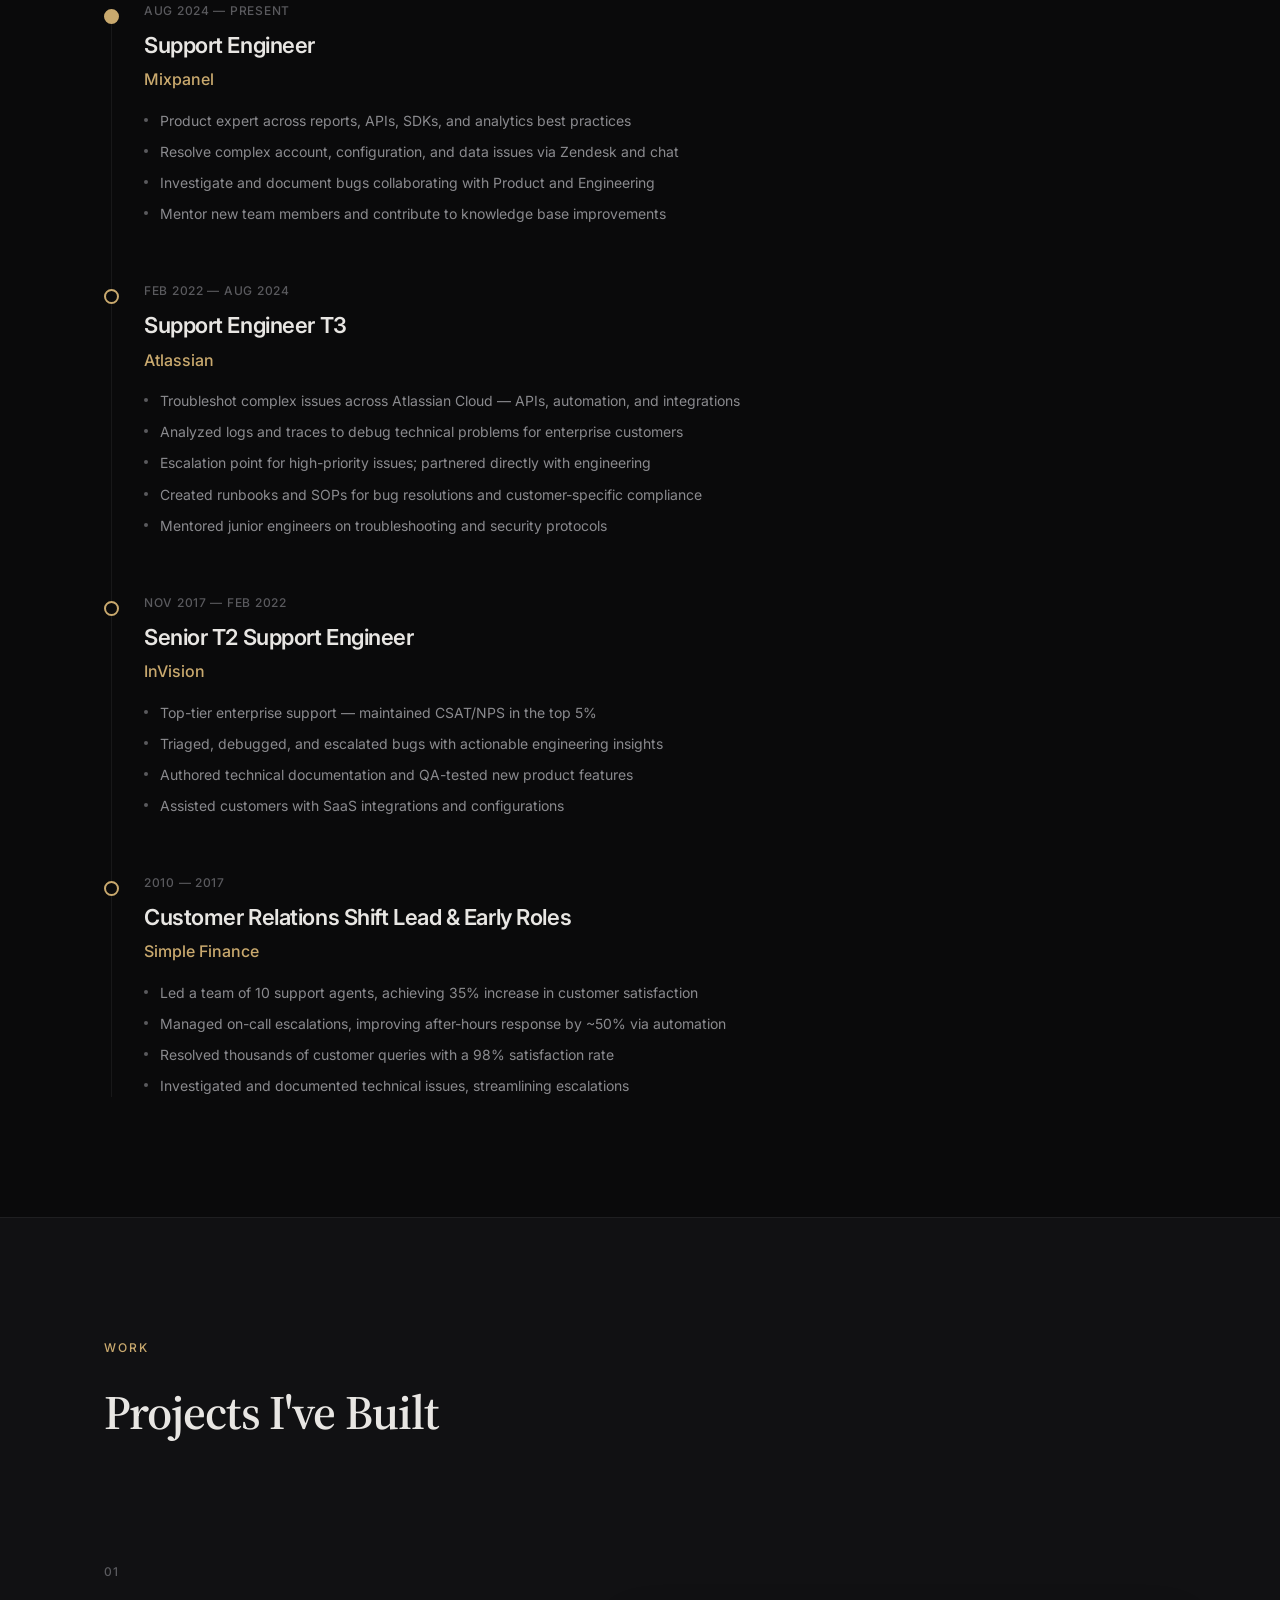
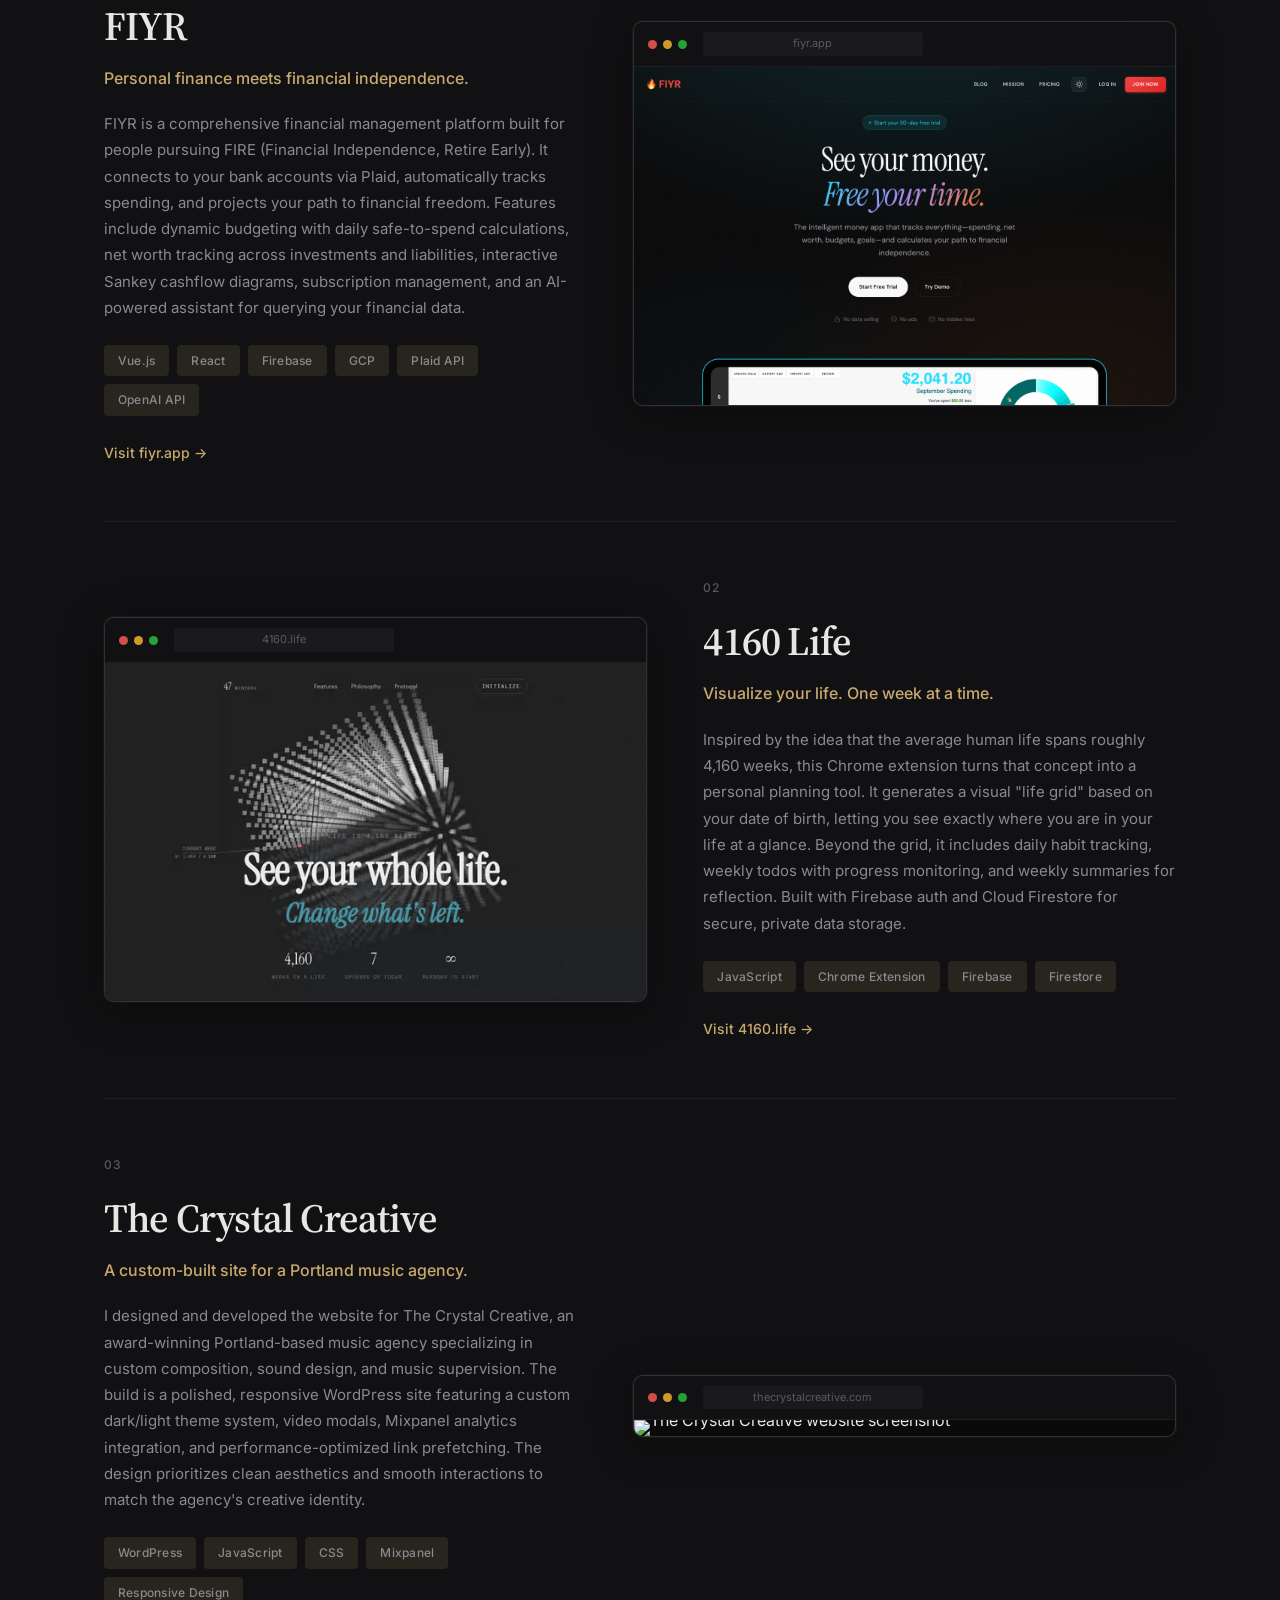
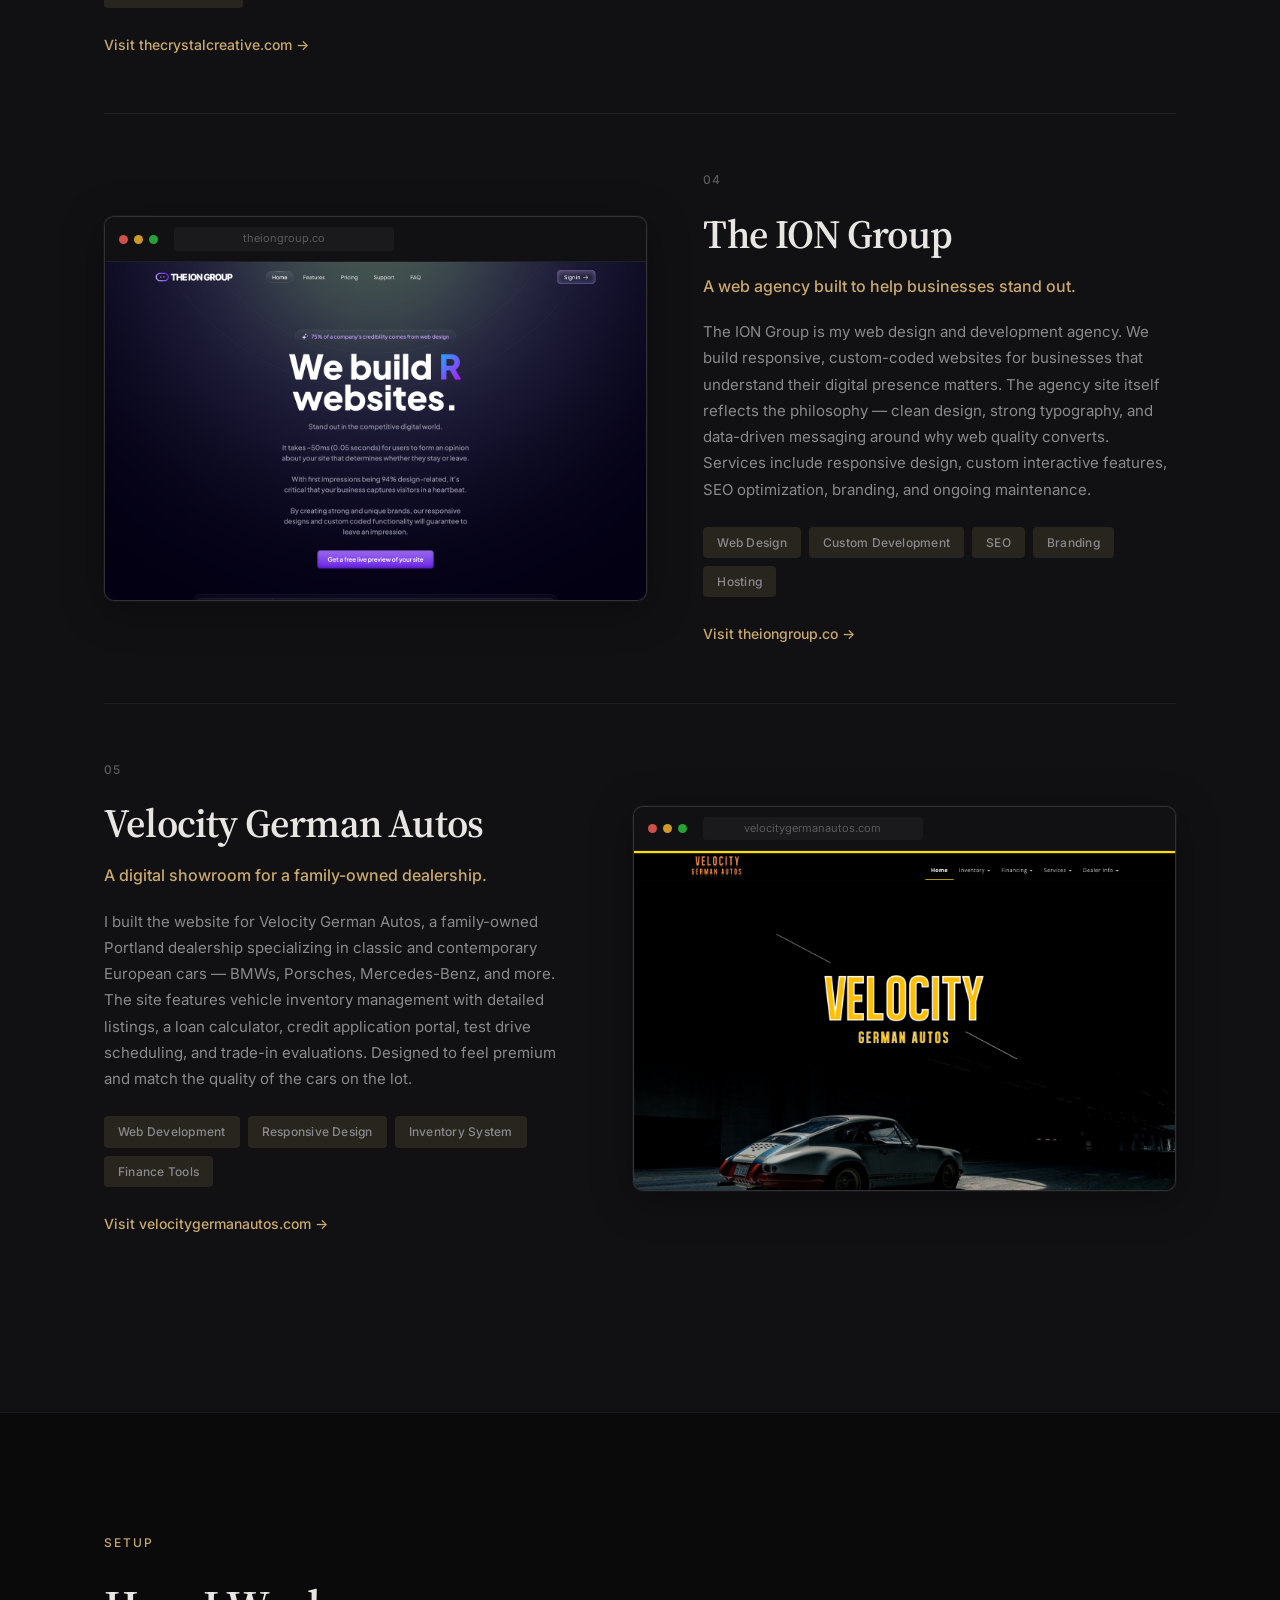
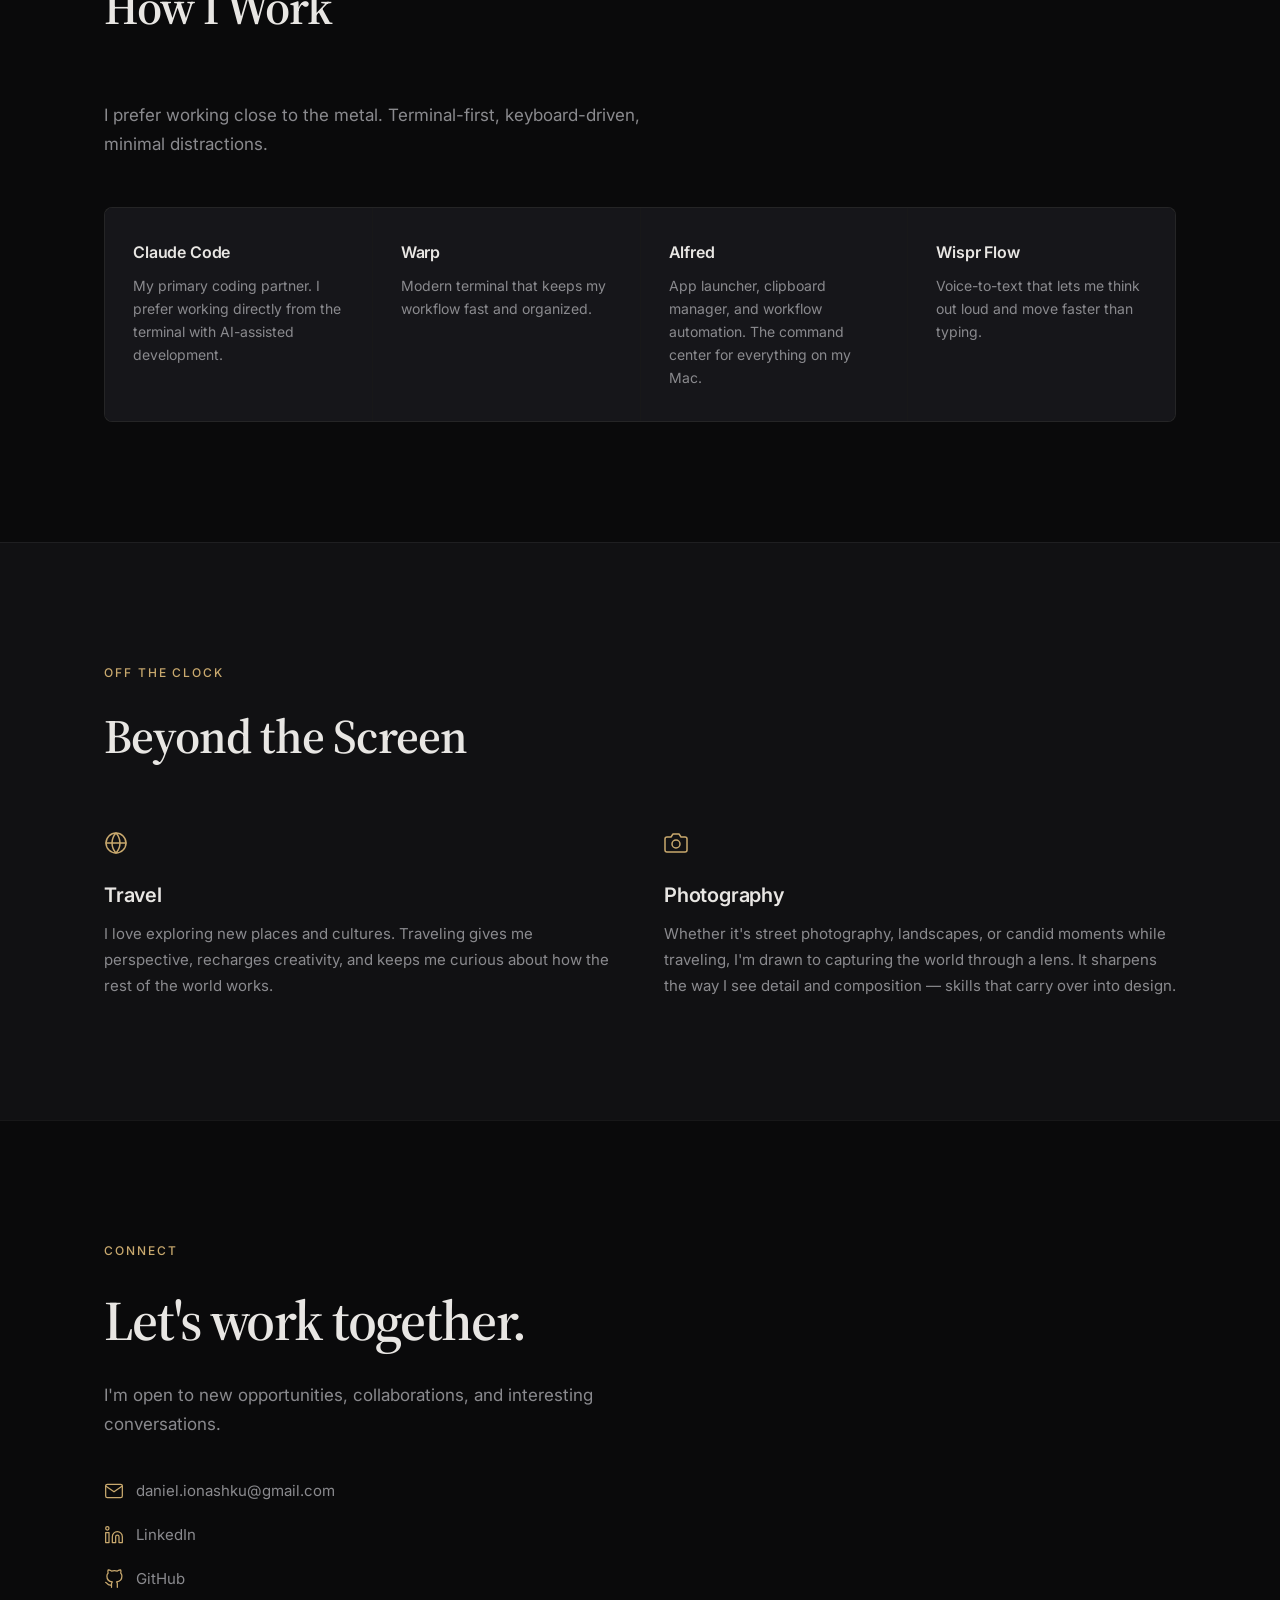
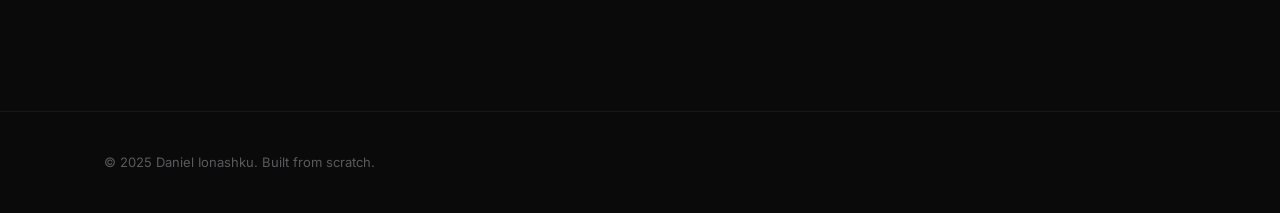
==== commit 0124b5f5: "Update About section closing line Co-Authored-By: Claude Opus 4.6 <noreply@anthropic.com>" ====
--- a/index.html
+++ b/index.html
@@ -87,7 +87,7 @@
             agency sites, Chrome extensions. I'm drawn to the space where data meets craft:
             turning numbers into something you can feel. I also have a deep
             appreciation for the analog &mdash; film, paper, things with weight. That tension
-            between modern tooling and older frameworks is where most of my best work lives.
+            between modern tooling and older frameworks is where most of my inspiration comes from.
           </p>
         </div>
         <div class="about__details reveal">
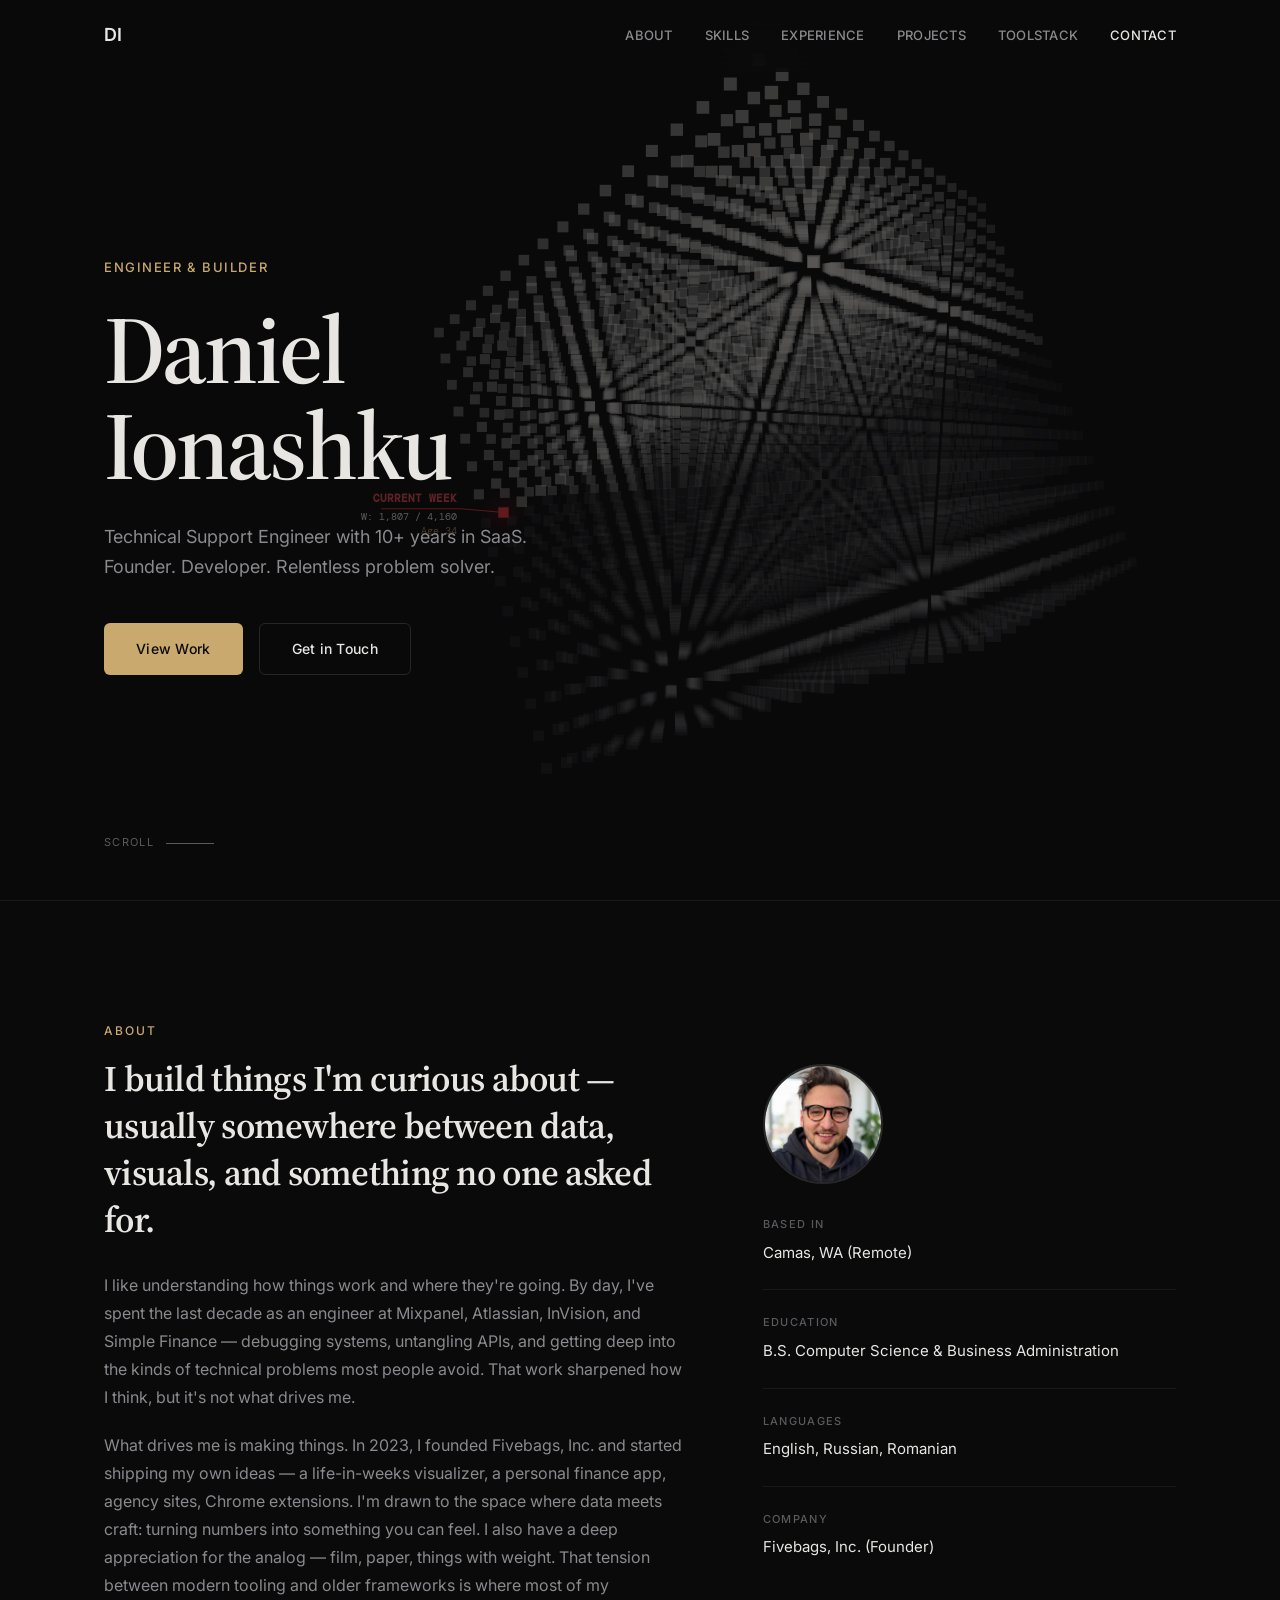
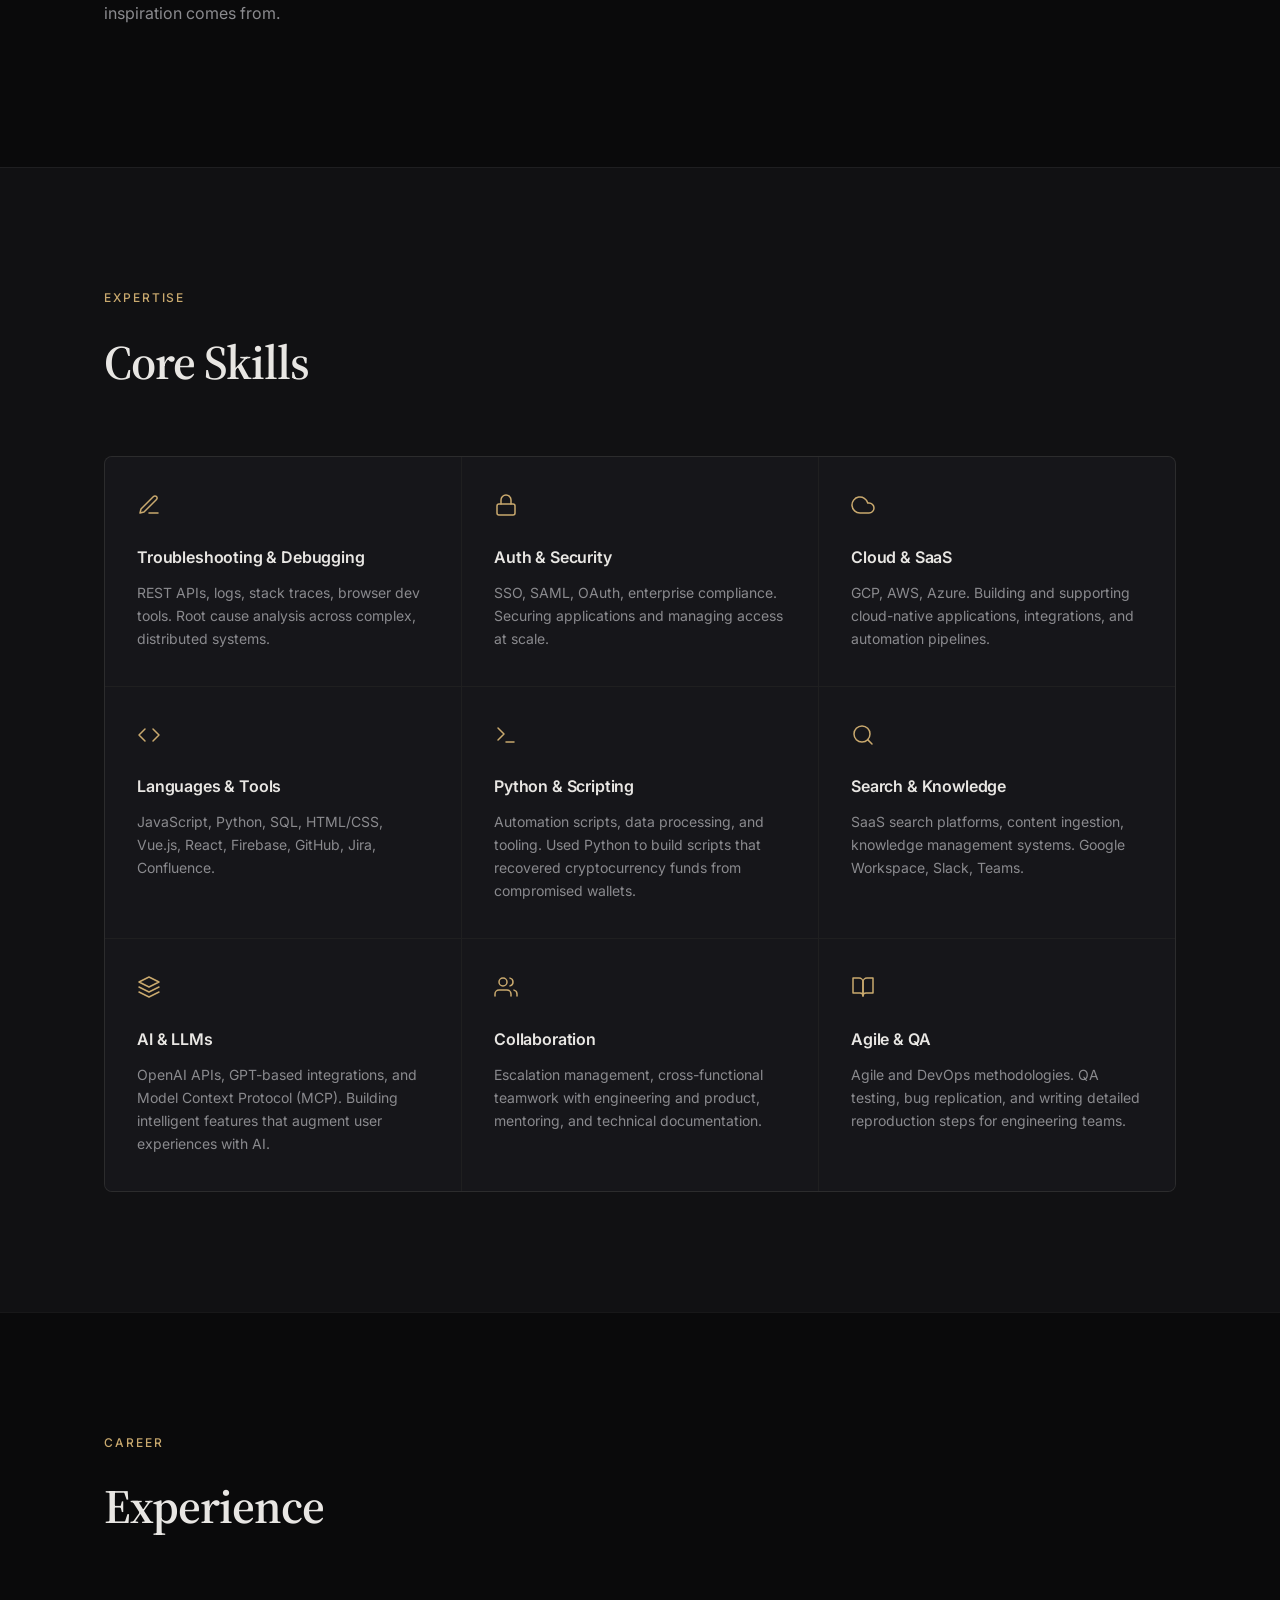
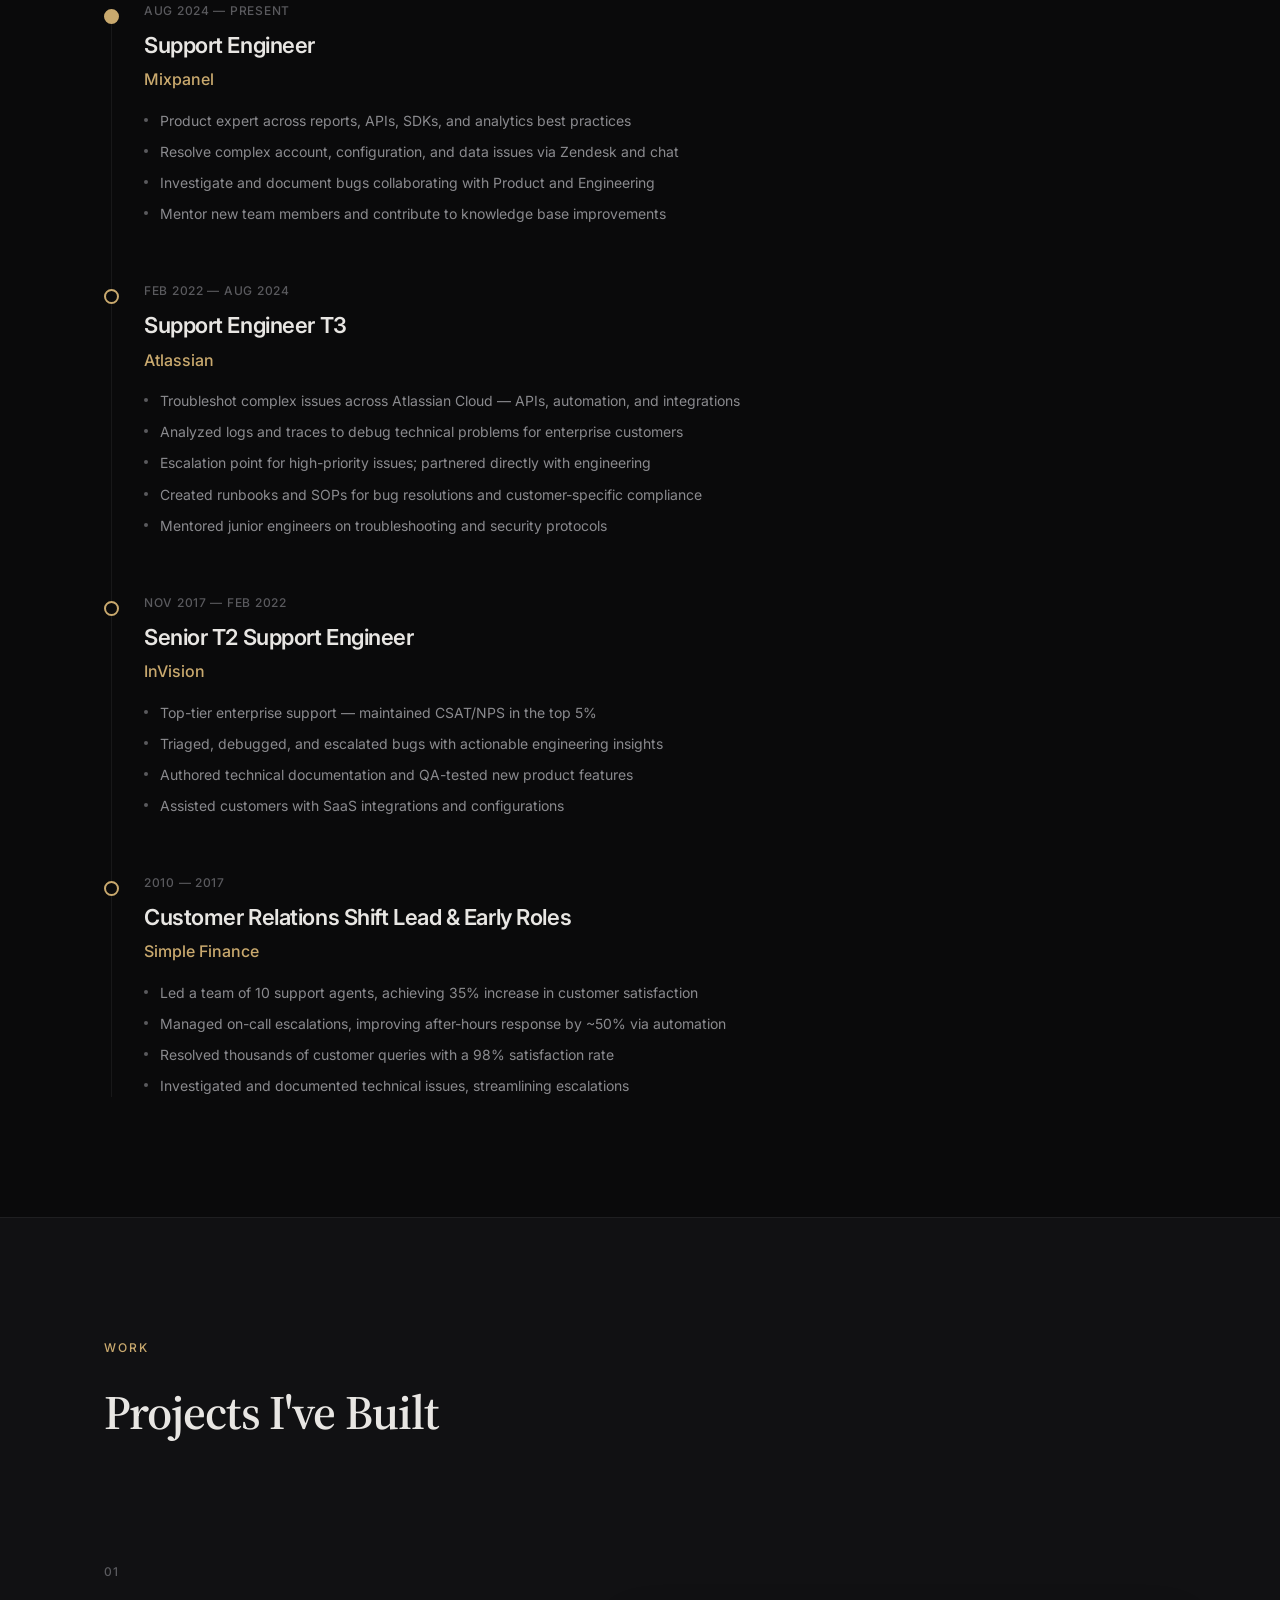
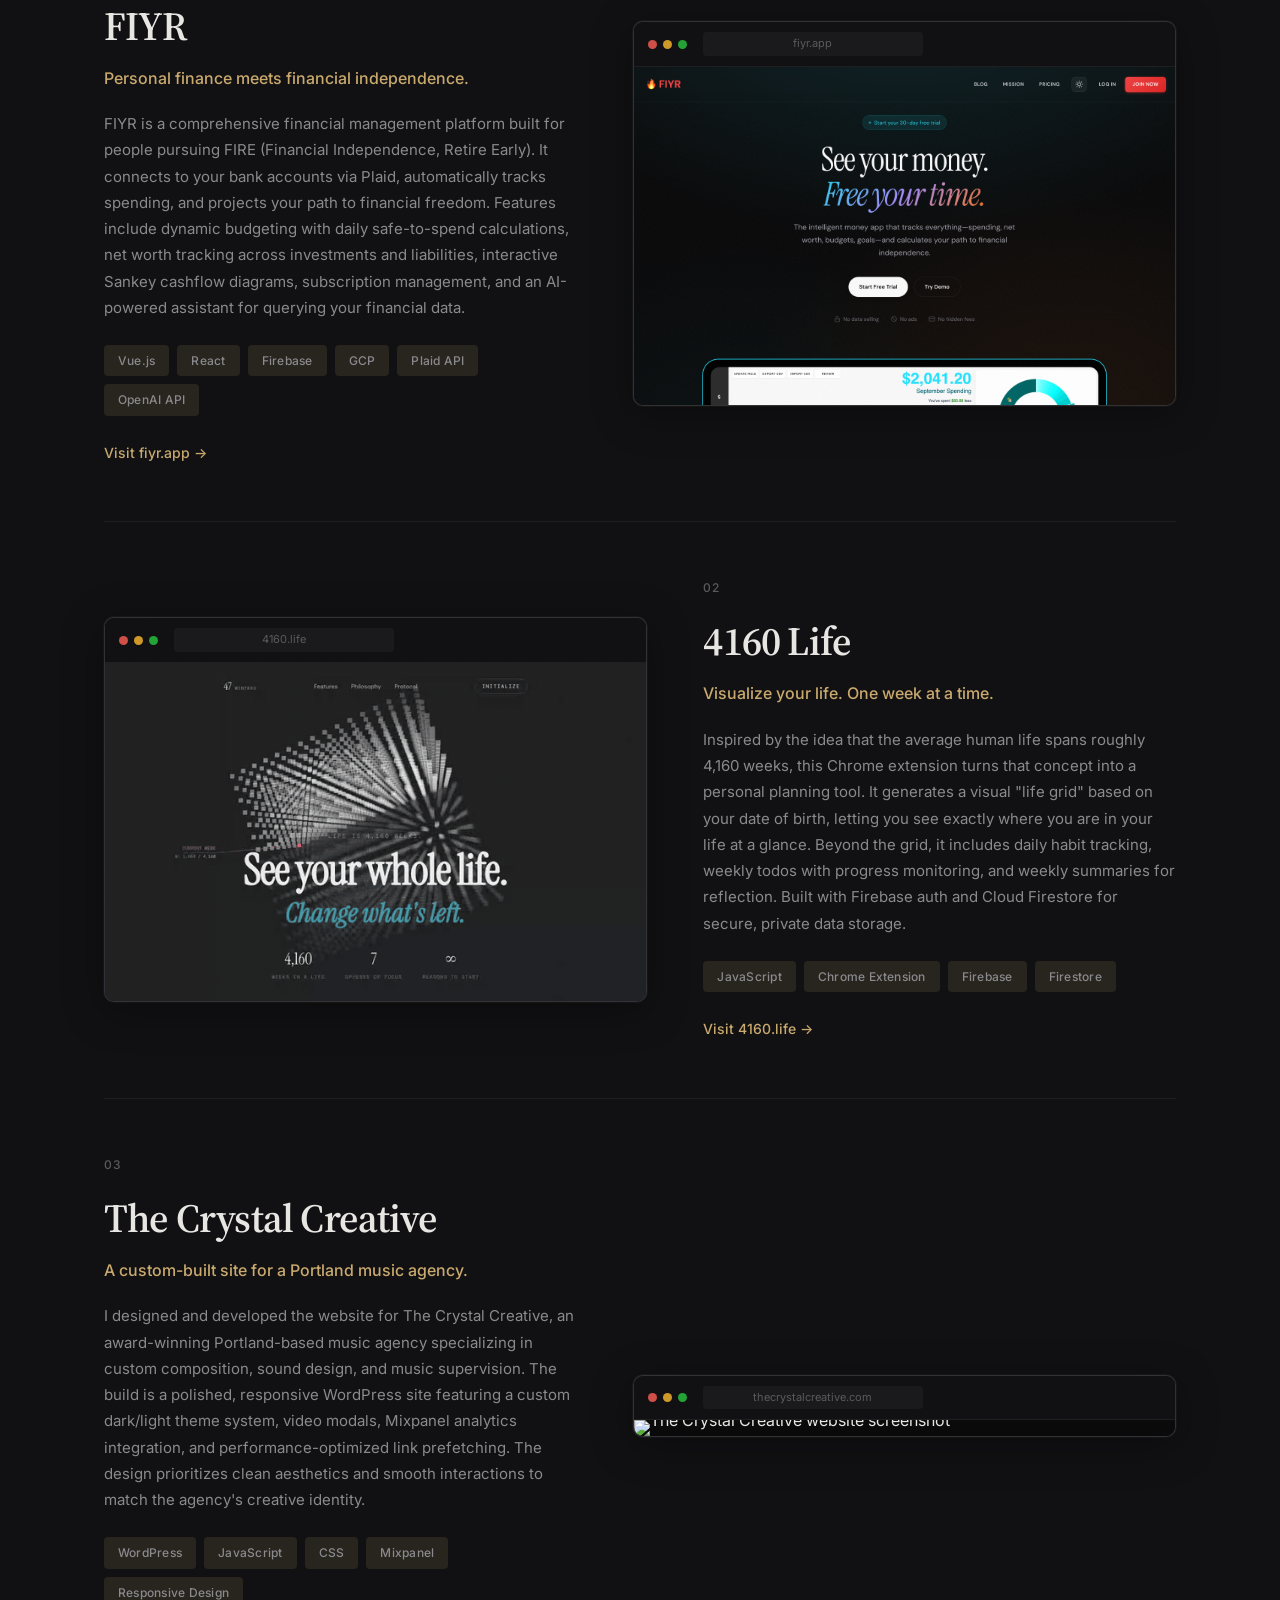
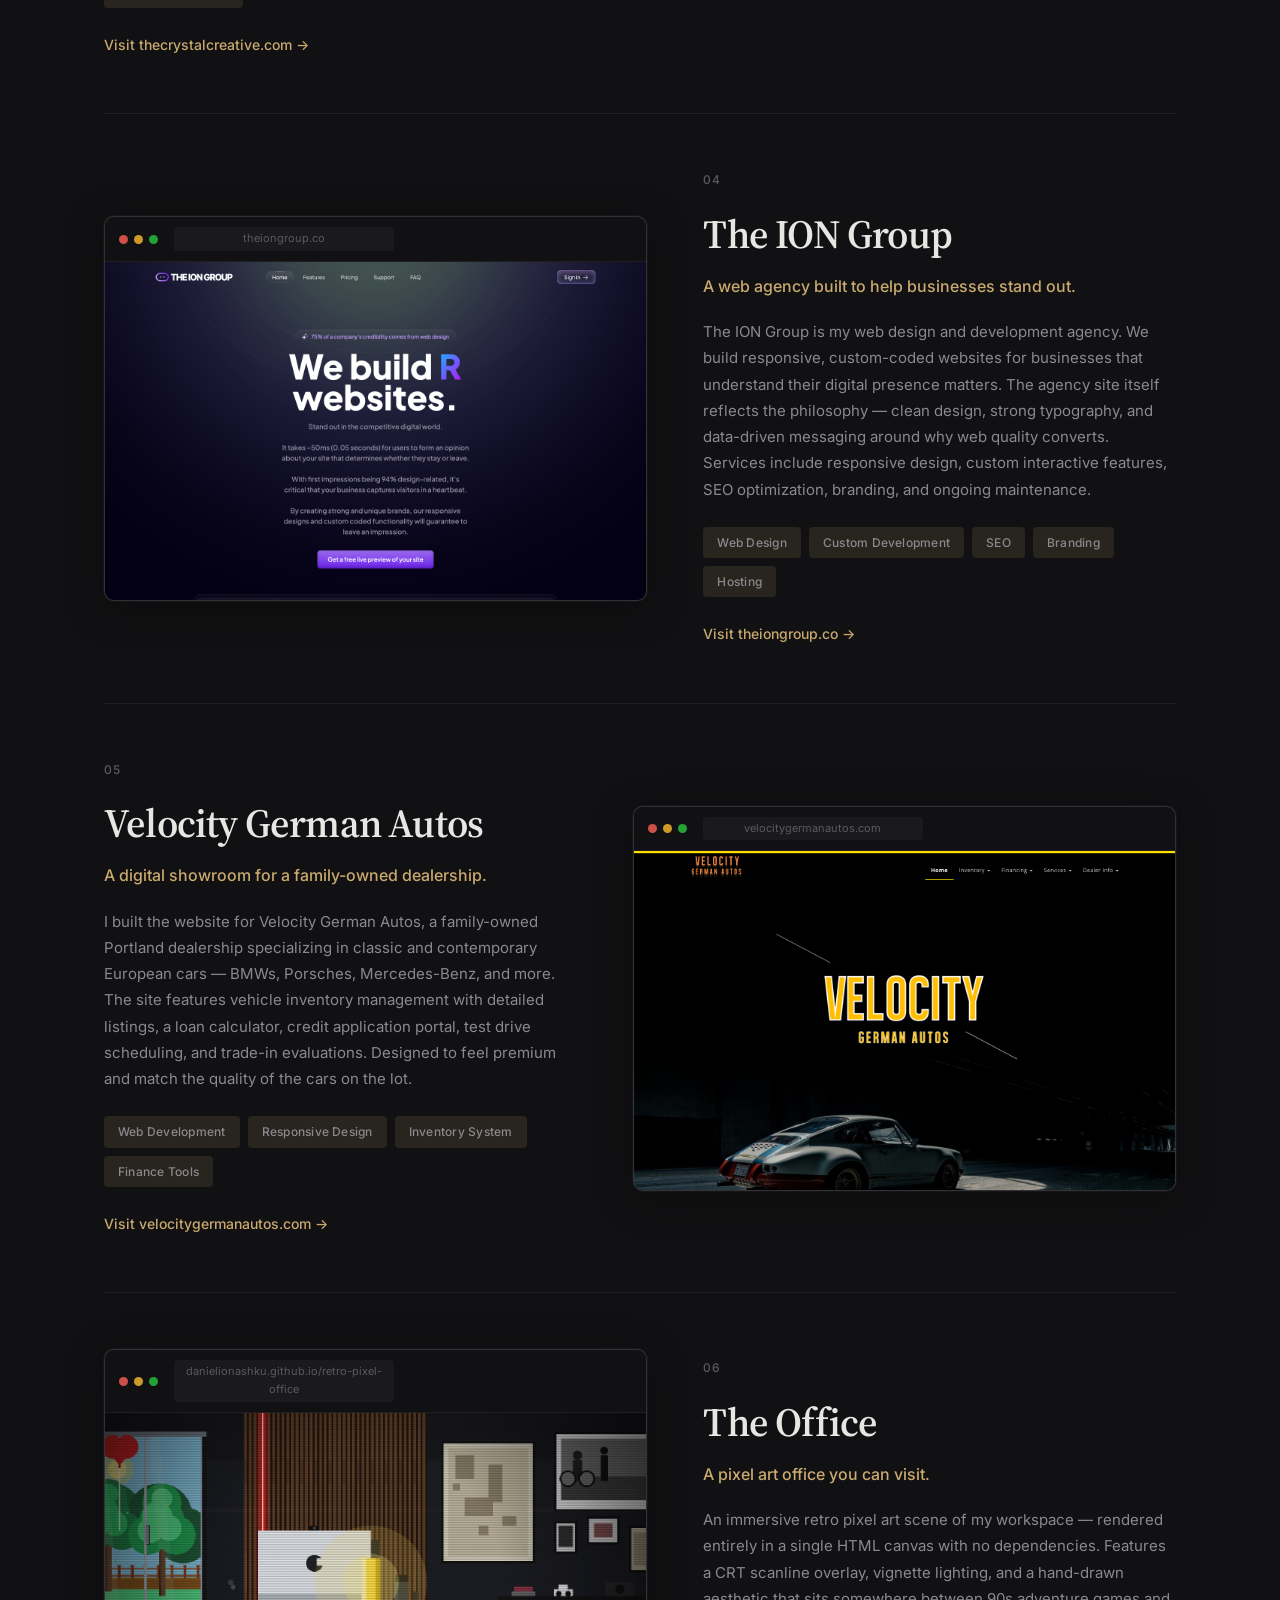
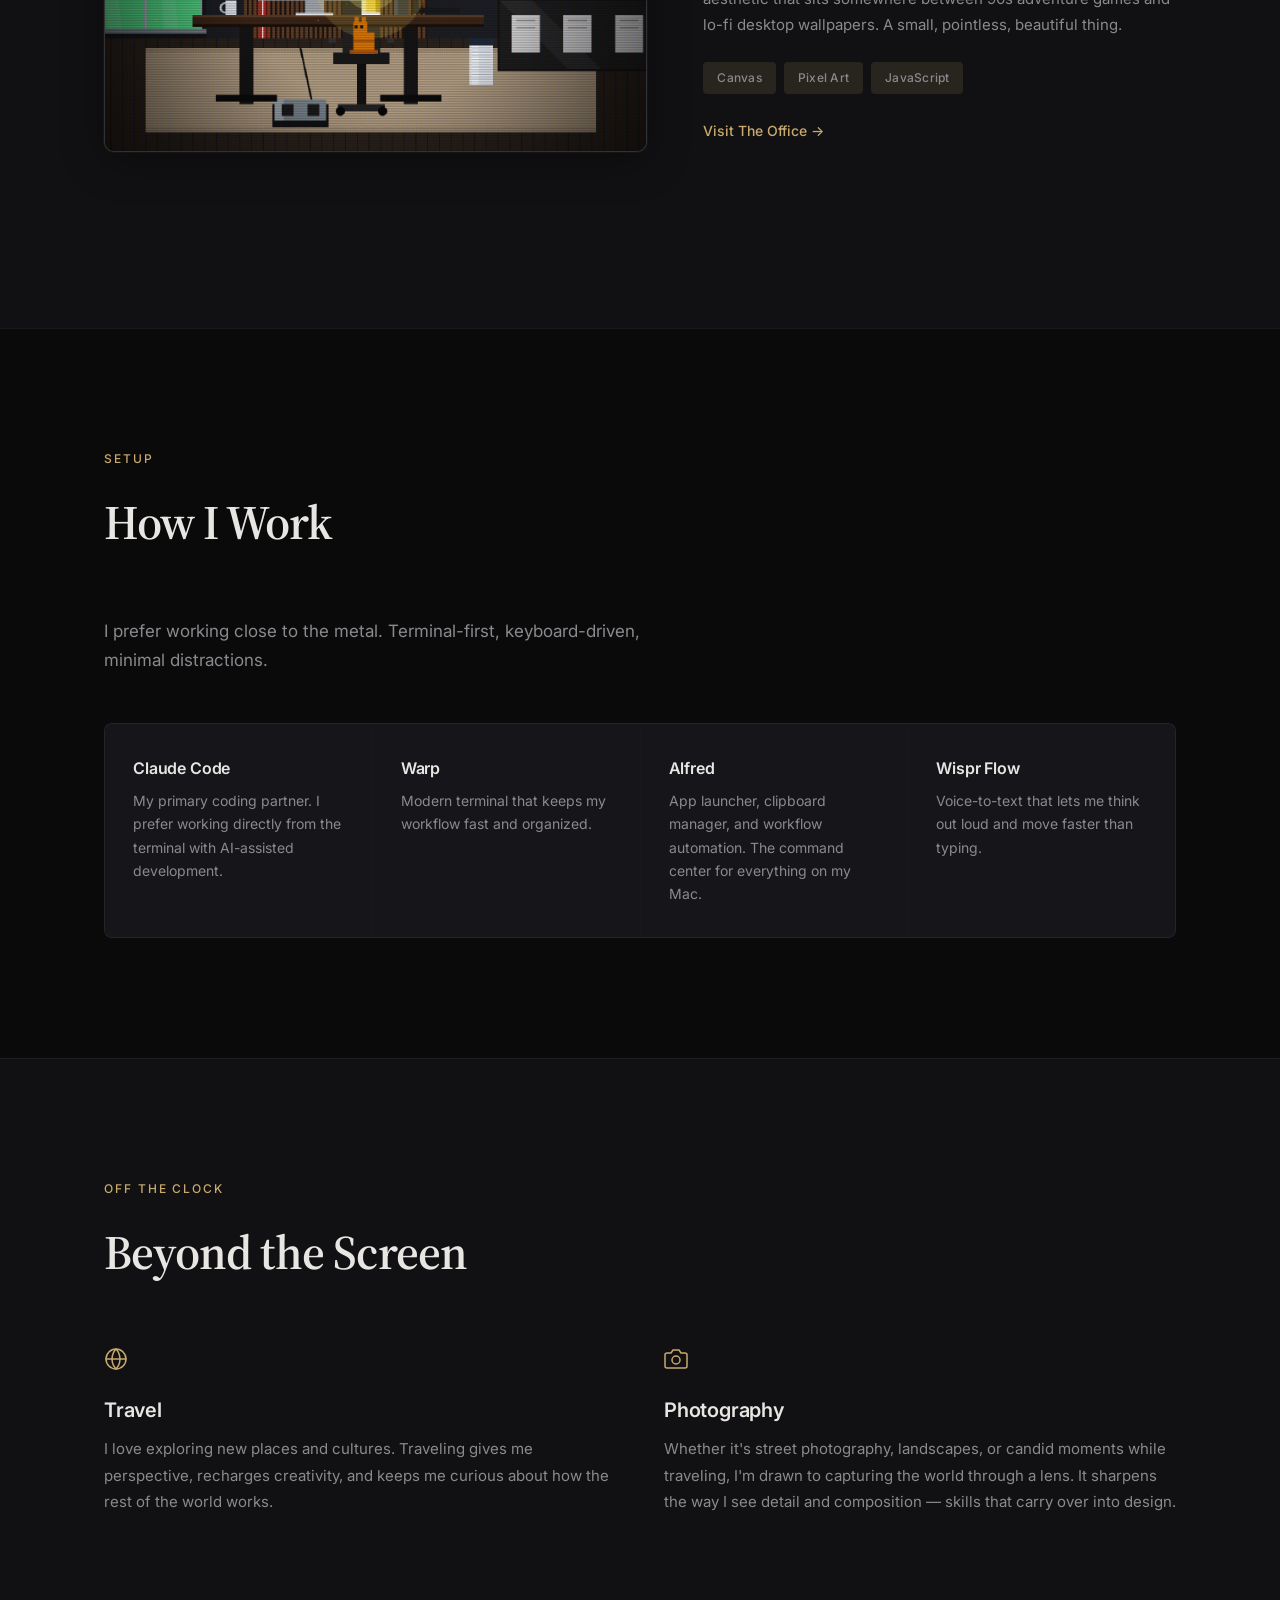
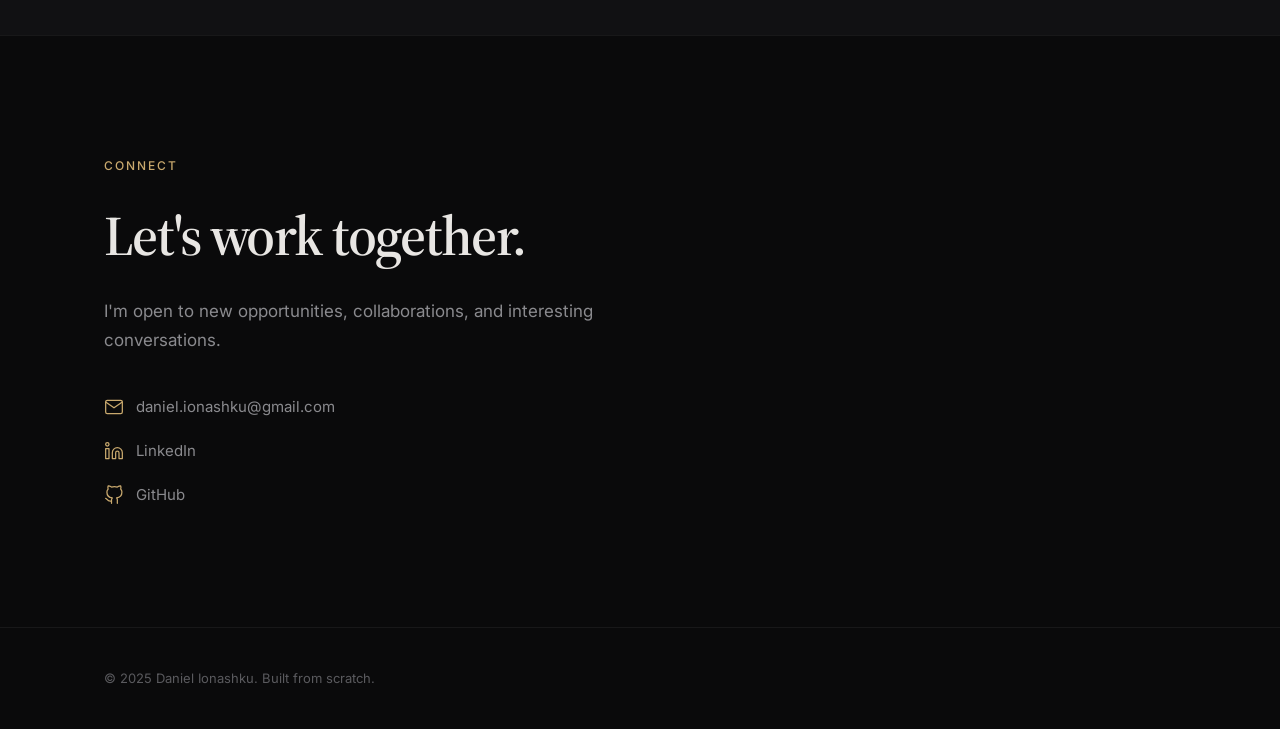
==== commit 2d4b2ba9: "Add Retro Pixel Office as project #06 Deployed to its own repo with GitHub Pages. Links to danielion" ====
--- a/index.html
+++ b/index.html
@@ -459,6 +459,41 @@
         </div>
       </div>
 
+      <div class="project reveal">
+        <div class="project__layout project__layout--reverse">
+          <div class="project__info">
+            <div class="project__number">06</div>
+            <h3 class="project__title">The Office</h3>
+            <p class="project__tagline">A pixel art office you can visit.</p>
+            <p class="project__desc">
+              An immersive retro pixel art scene of my workspace &mdash; rendered entirely in
+              a single HTML canvas with no dependencies. Features a CRT scanline overlay, vignette
+              lighting, and a hand-drawn aesthetic that sits somewhere between 90s adventure games
+              and lo-fi desktop wallpapers. A small, pointless, beautiful thing.
+            </p>
+            <div class="project__tech">
+              <span>Canvas</span>
+              <span>Pixel Art</span>
+              <span>JavaScript</span>
+            </div>
+            <a href="https://danielionashku.github.io/retro-pixel-office/" class="project__link" target="_blank" rel="noopener">Visit The Office &rarr;</a>
+          </div>
+          <div class="project__preview">
+            <div class="browser-frame">
+              <div class="browser-frame__bar">
+                <span class="browser-frame__dot"></span>
+                <span class="browser-frame__dot"></span>
+                <span class="browser-frame__dot"></span>
+                <span class="browser-frame__url">danielionashku.github.io/retro-pixel-office</span>
+              </div>
+              <div class="browser-frame__body">
+                <img src="img/retro-office.png" alt="Retro Pixel Office screenshot" loading="lazy">
+              </div>
+            </div>
+          </div>
+        </div>
+      </div>
+
     </div>
   </section>
 
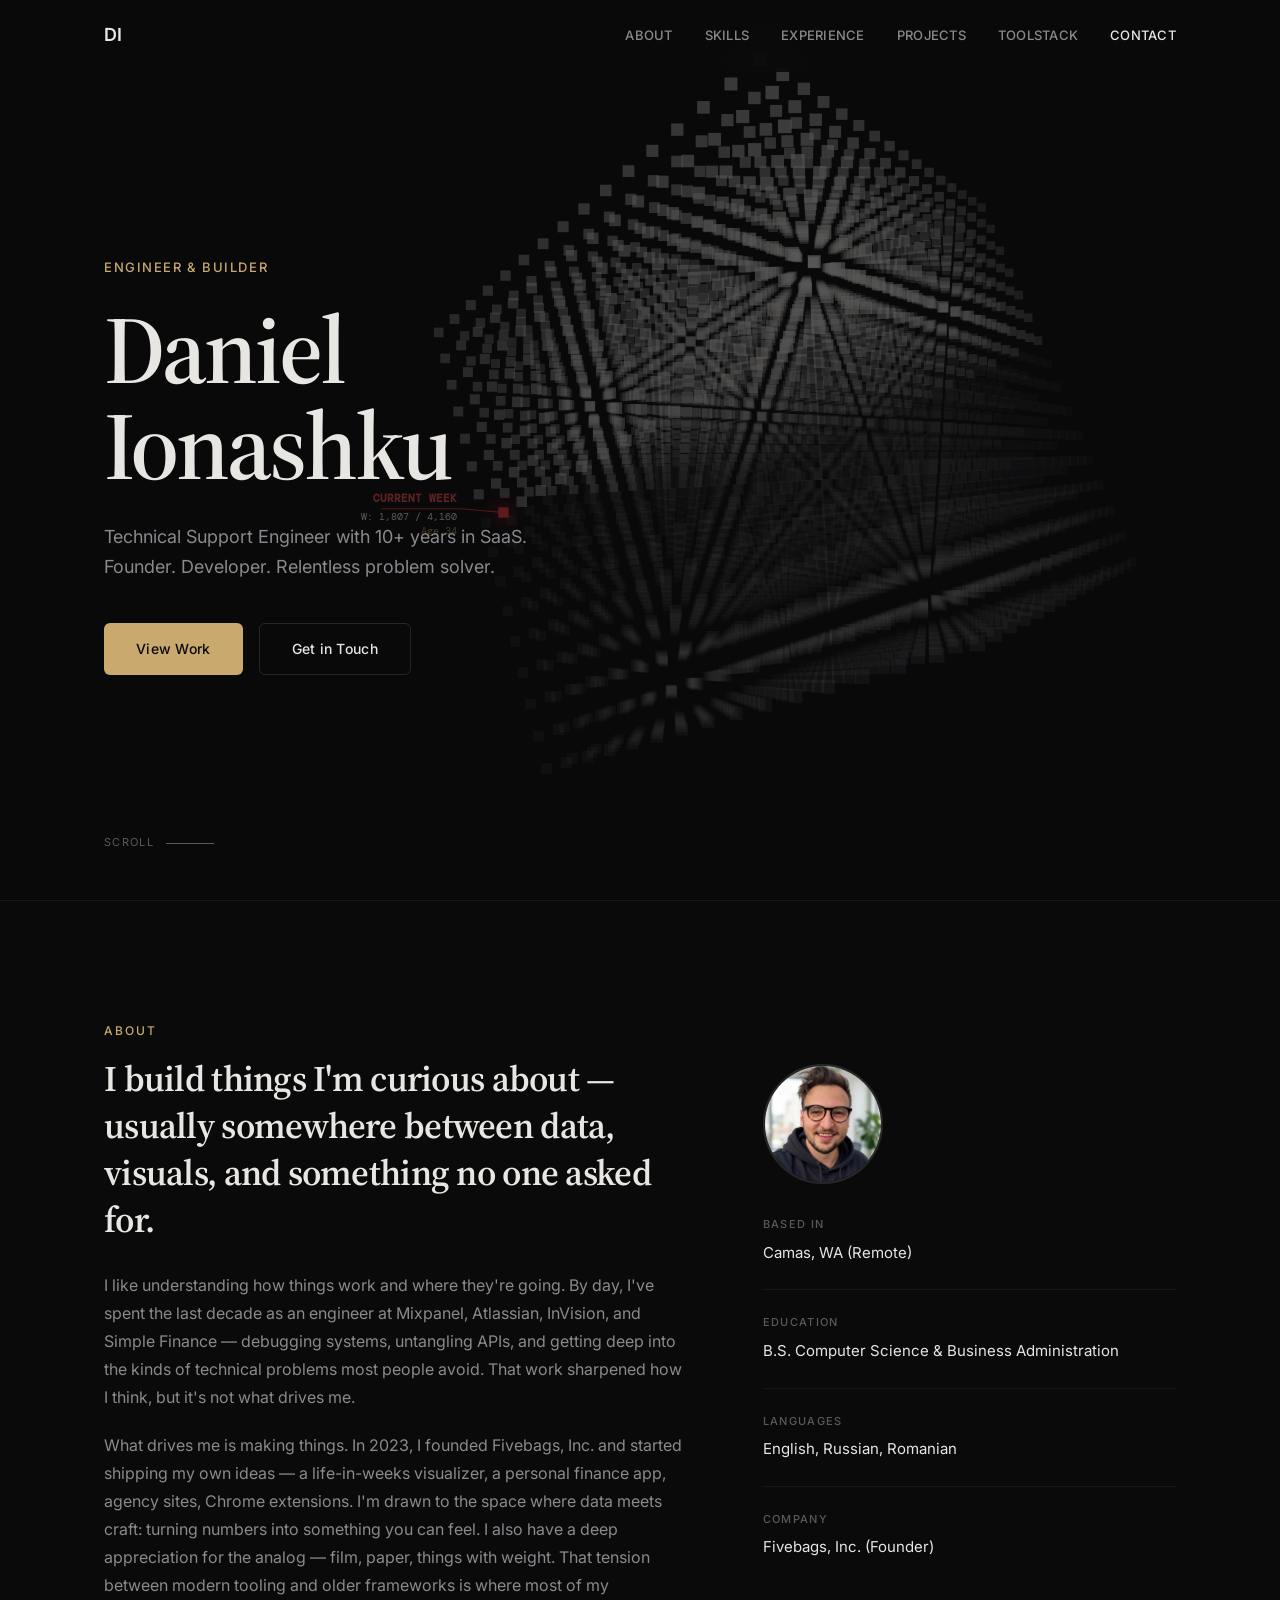
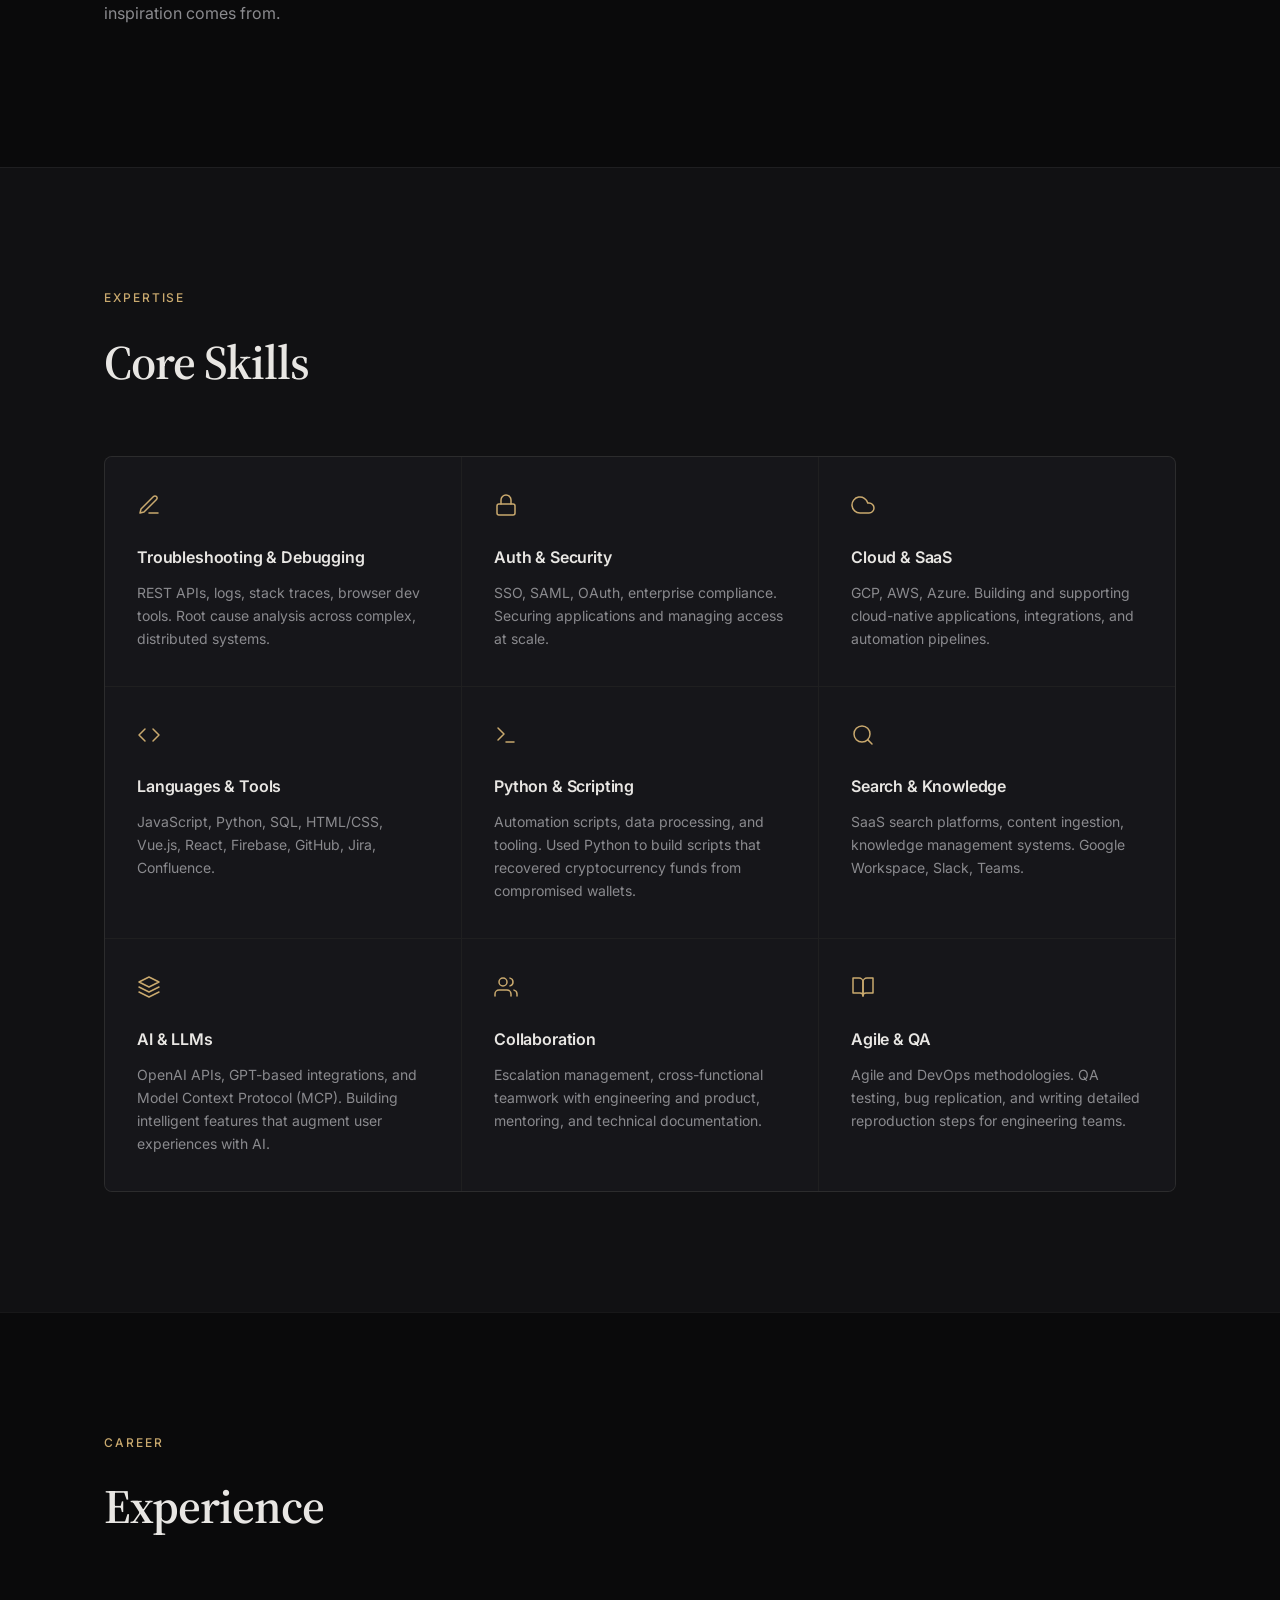
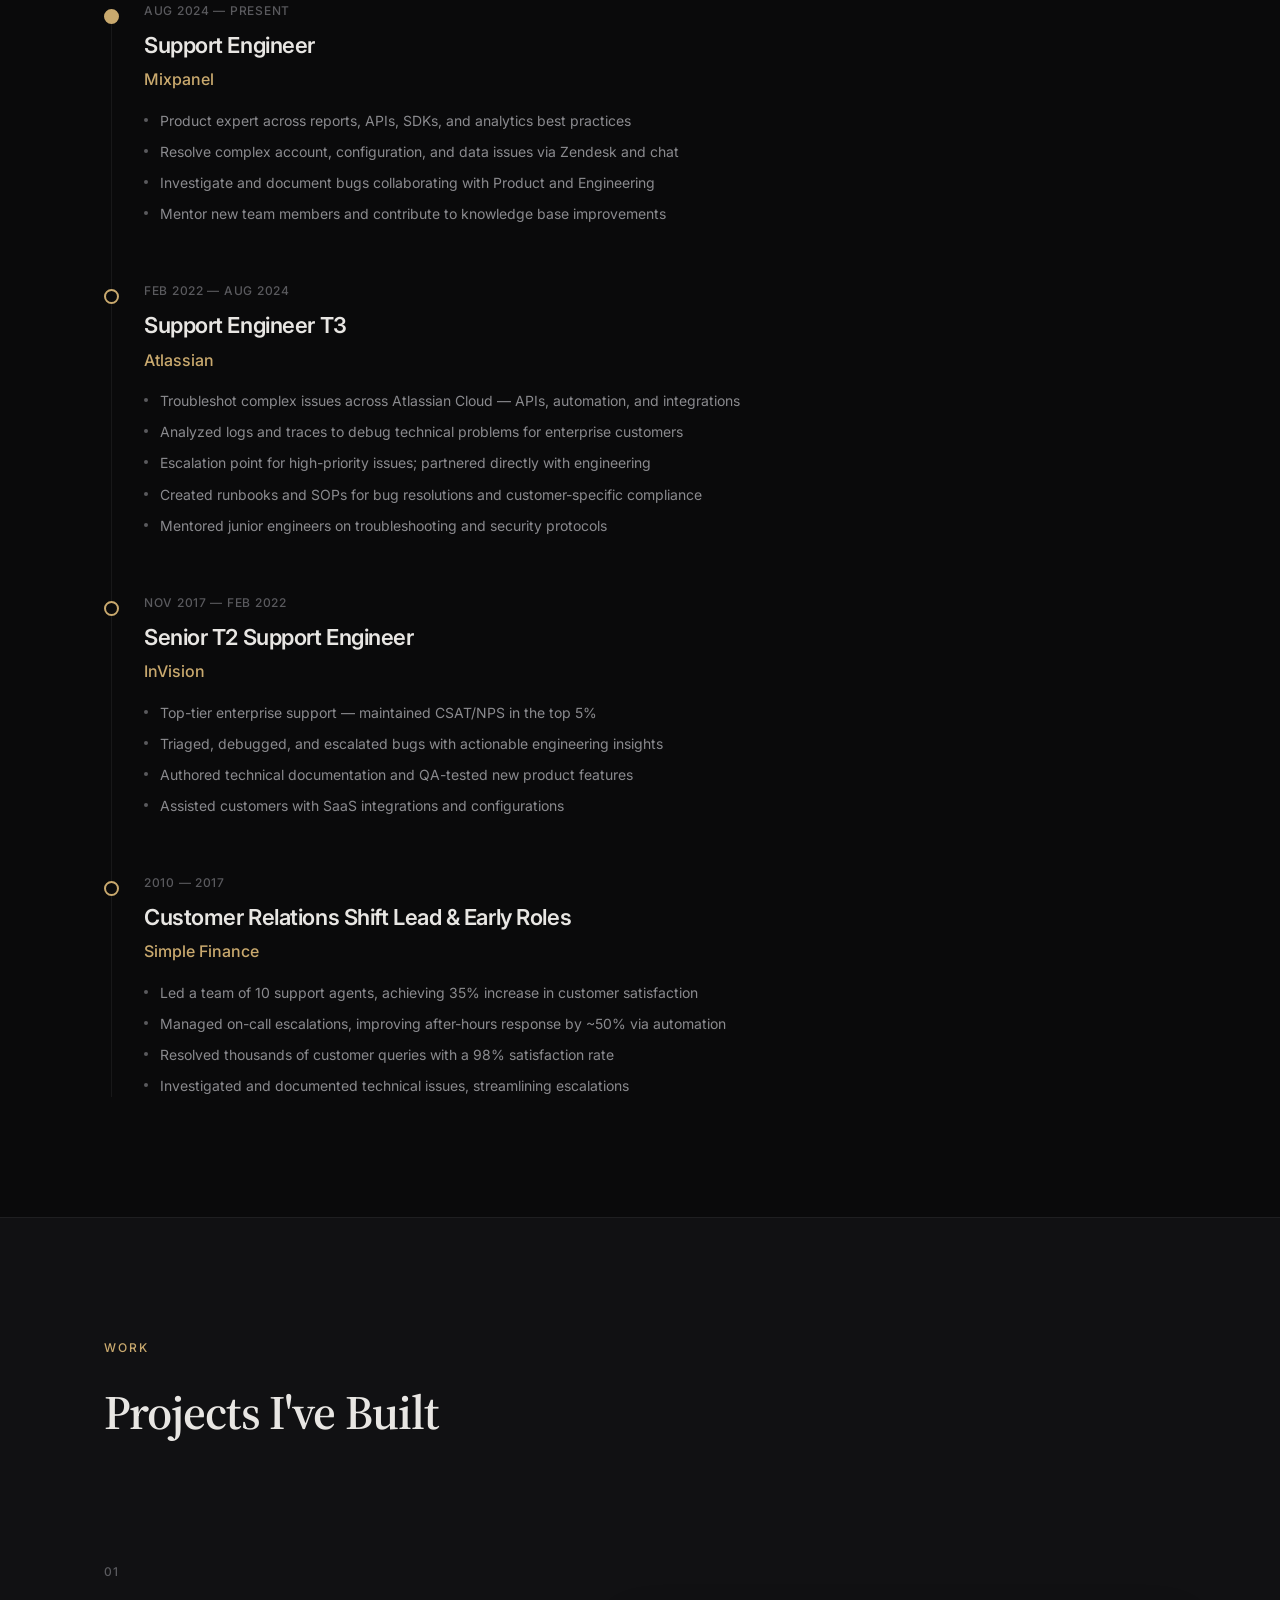
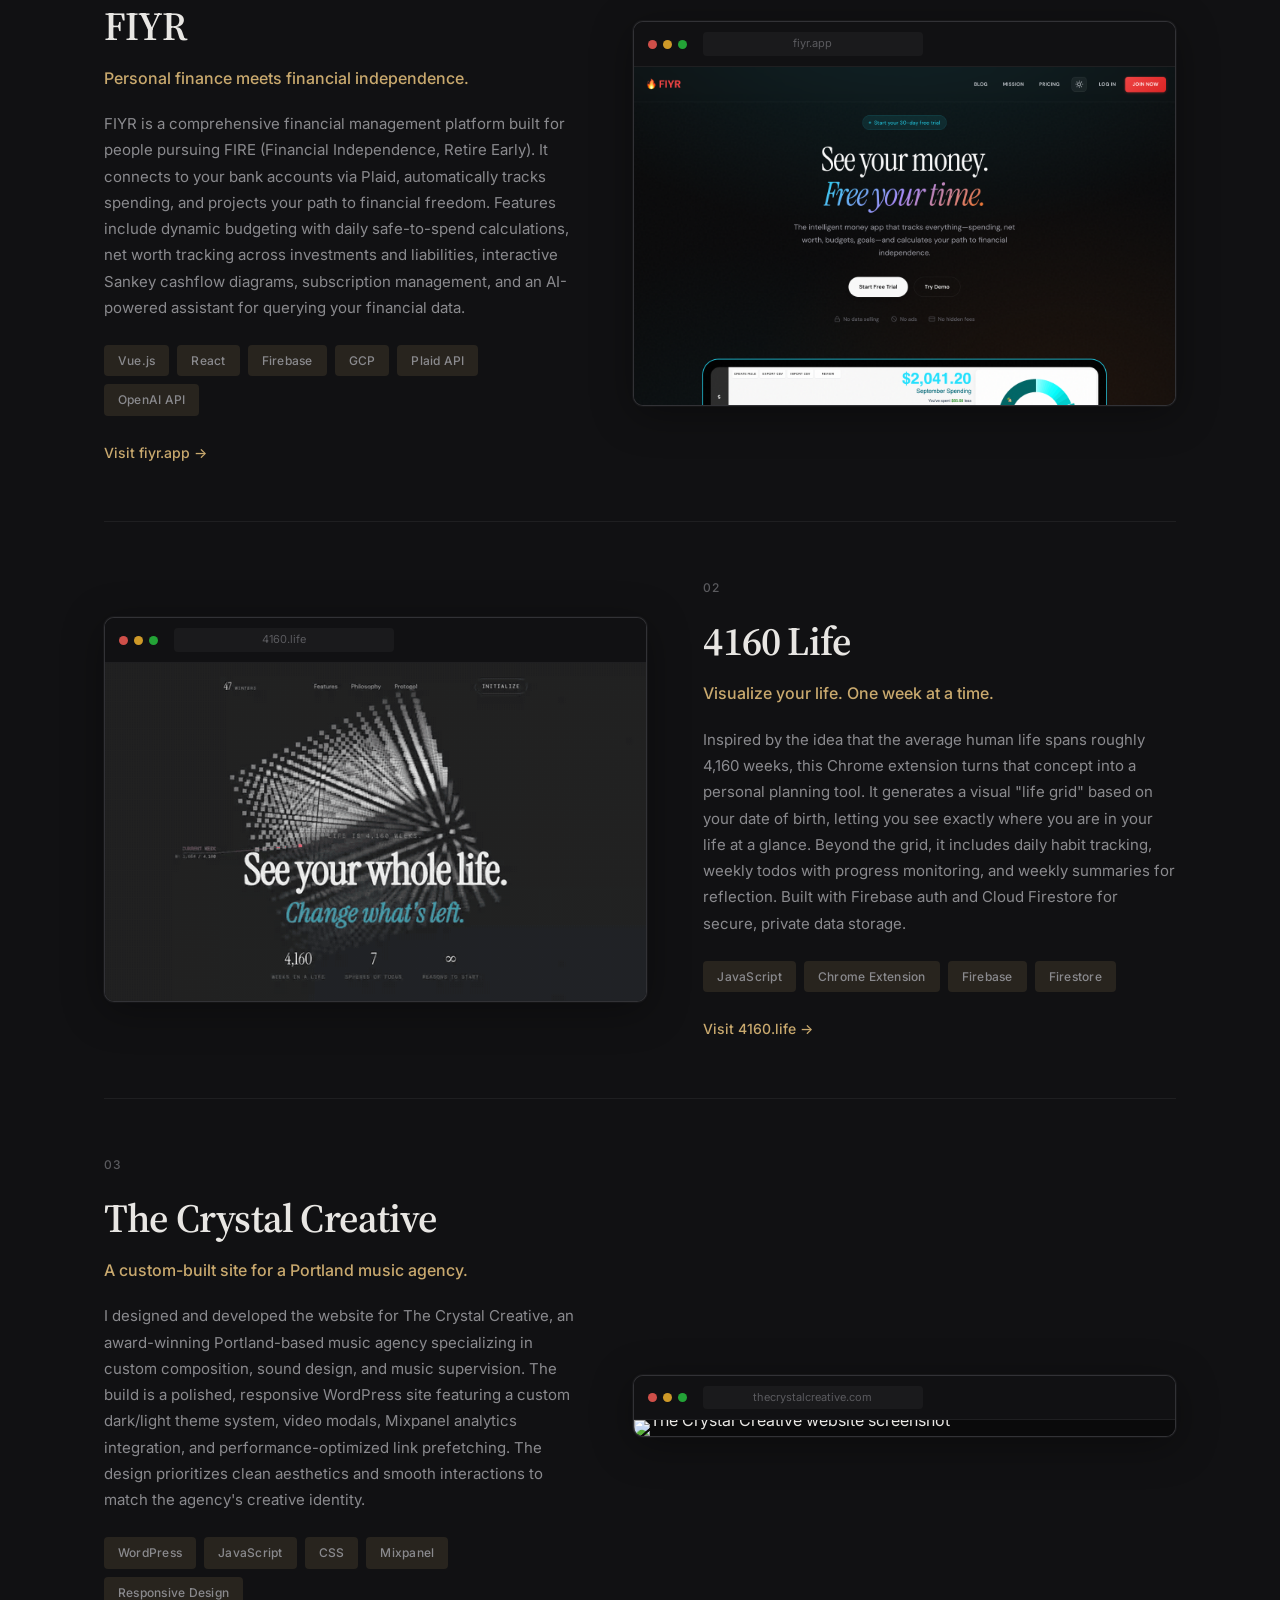
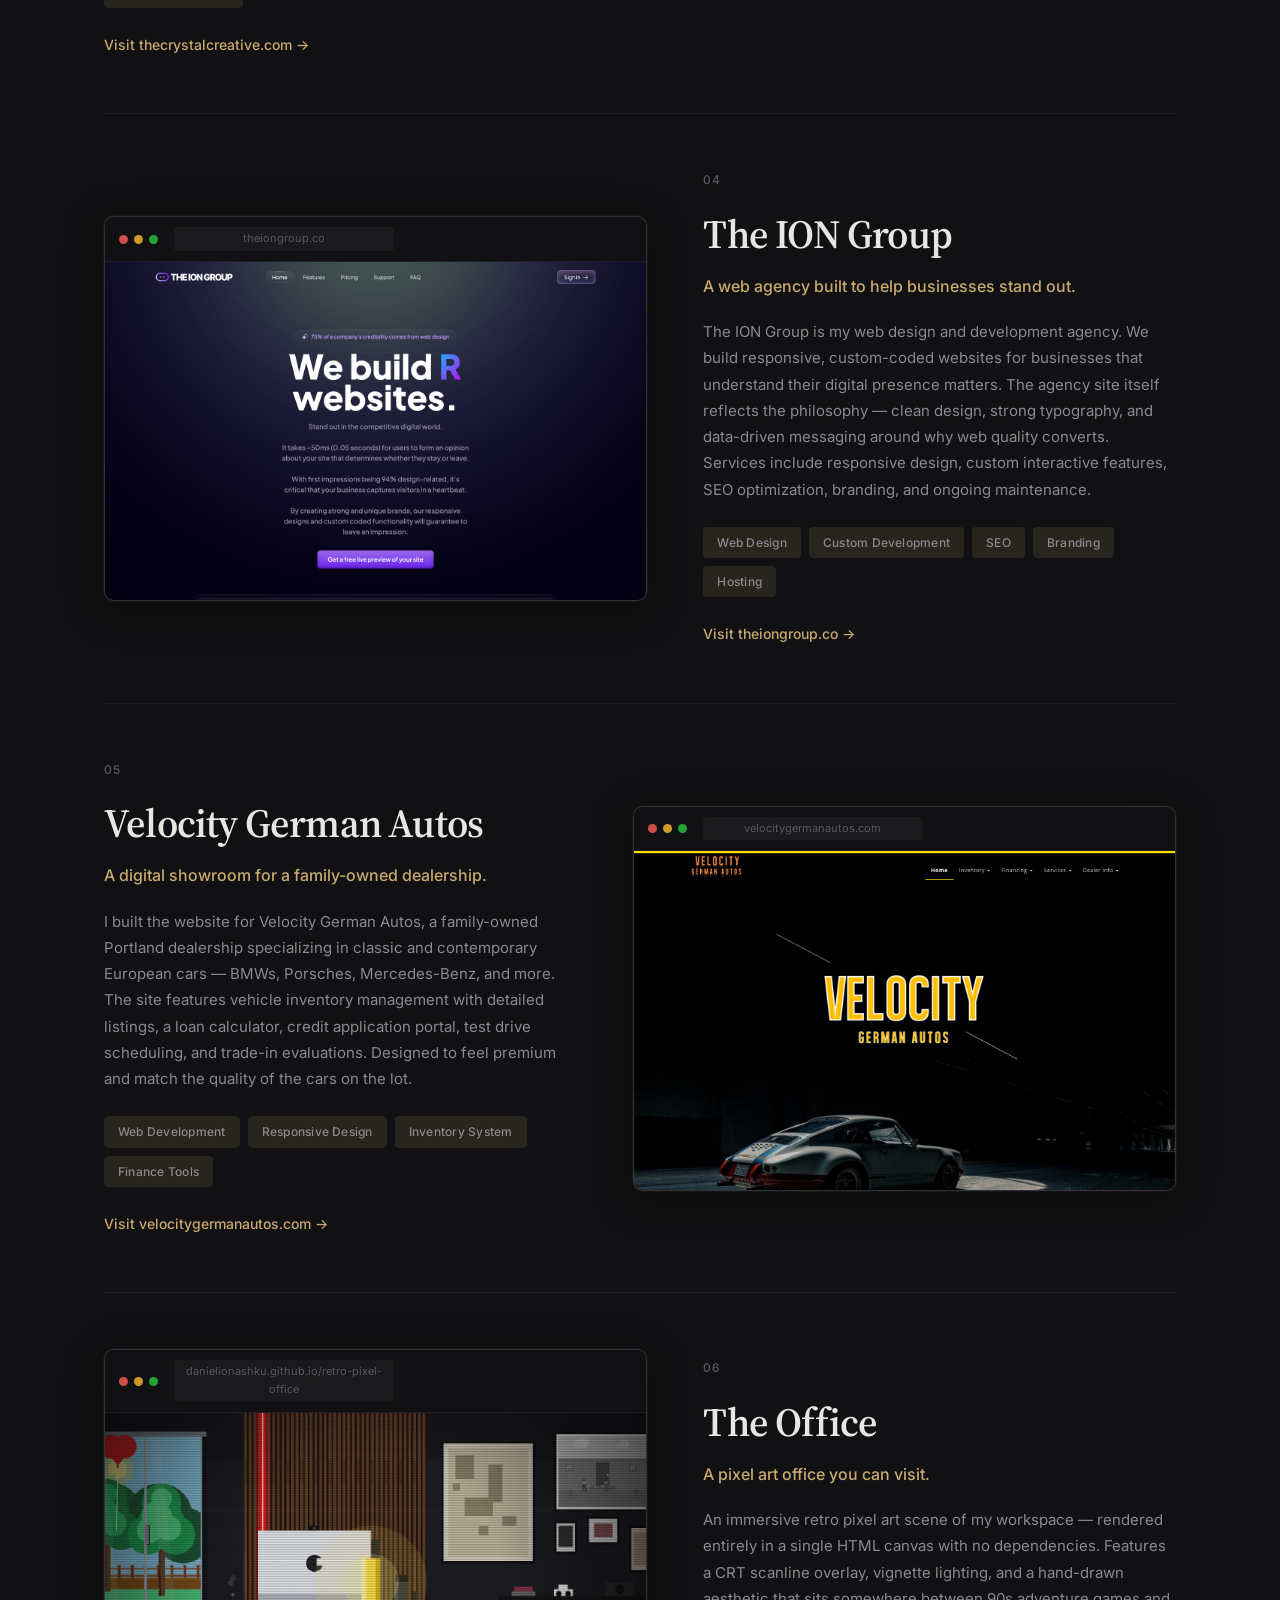
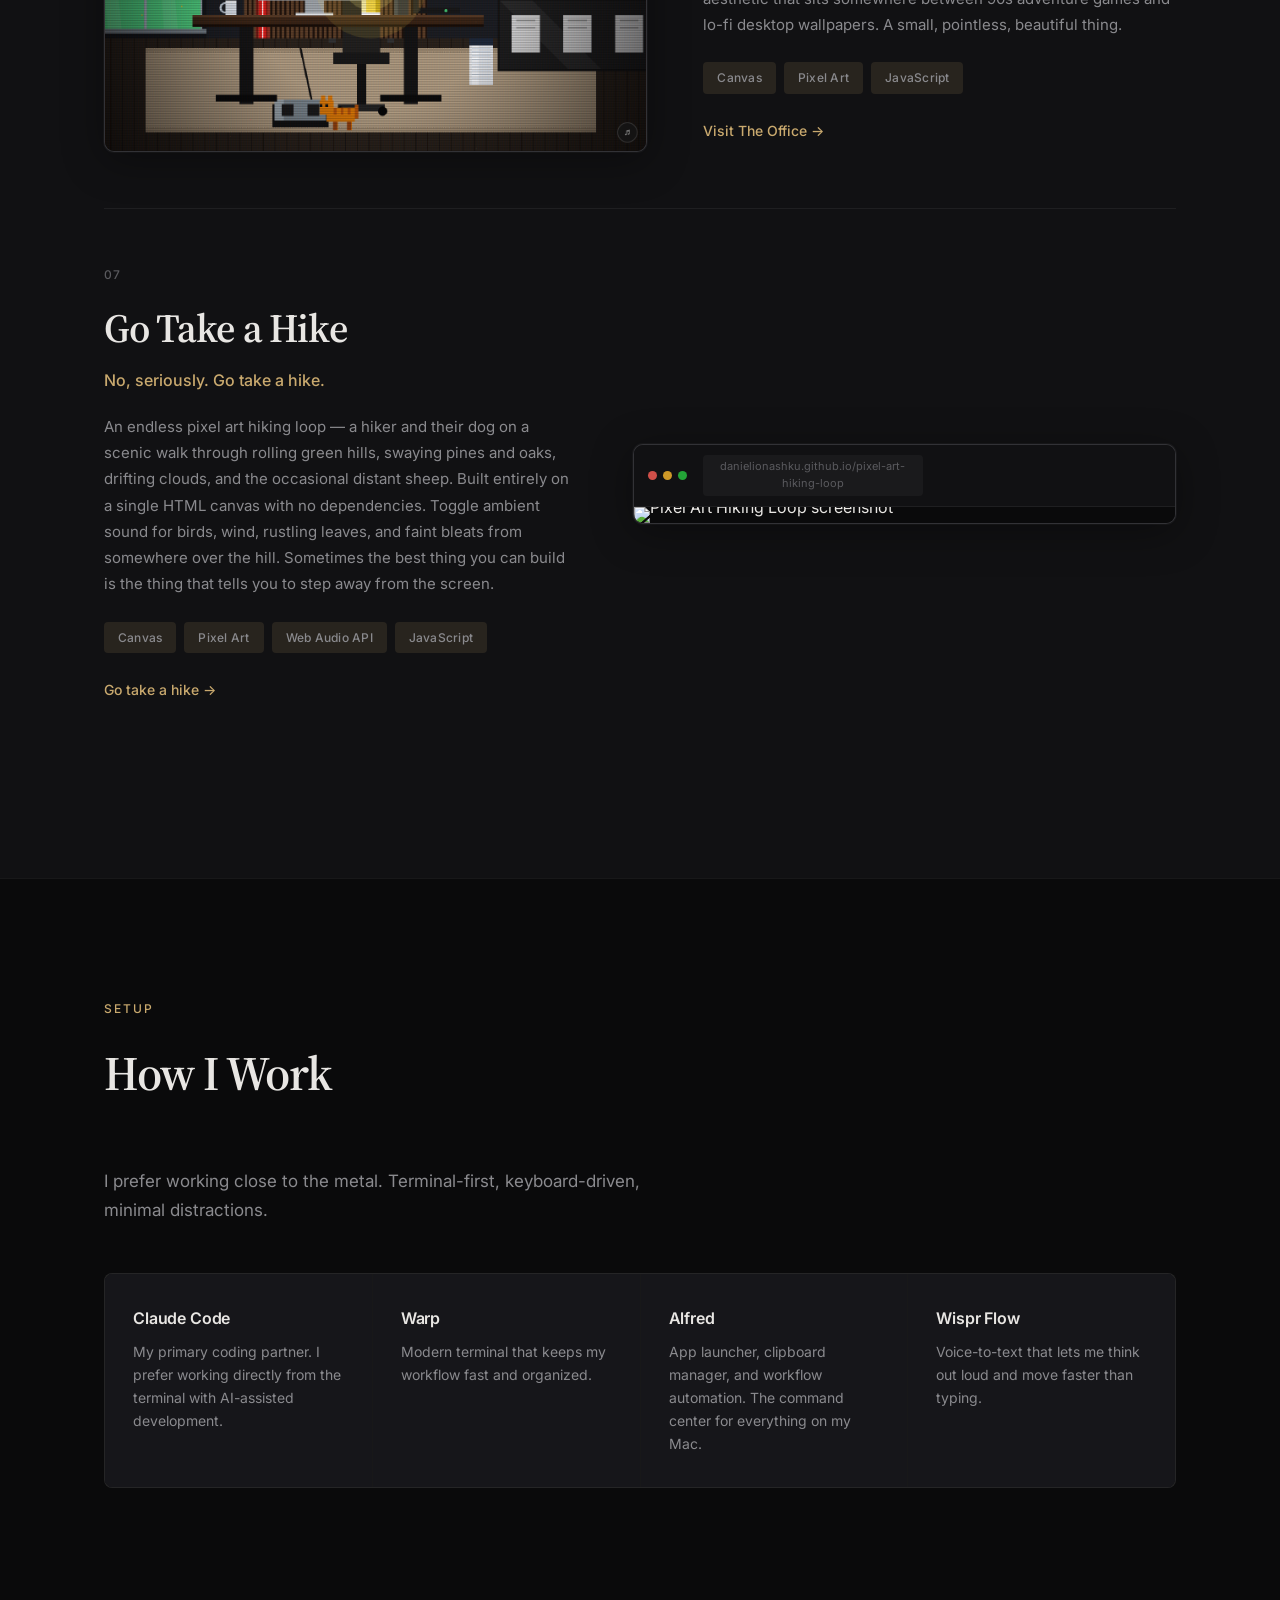
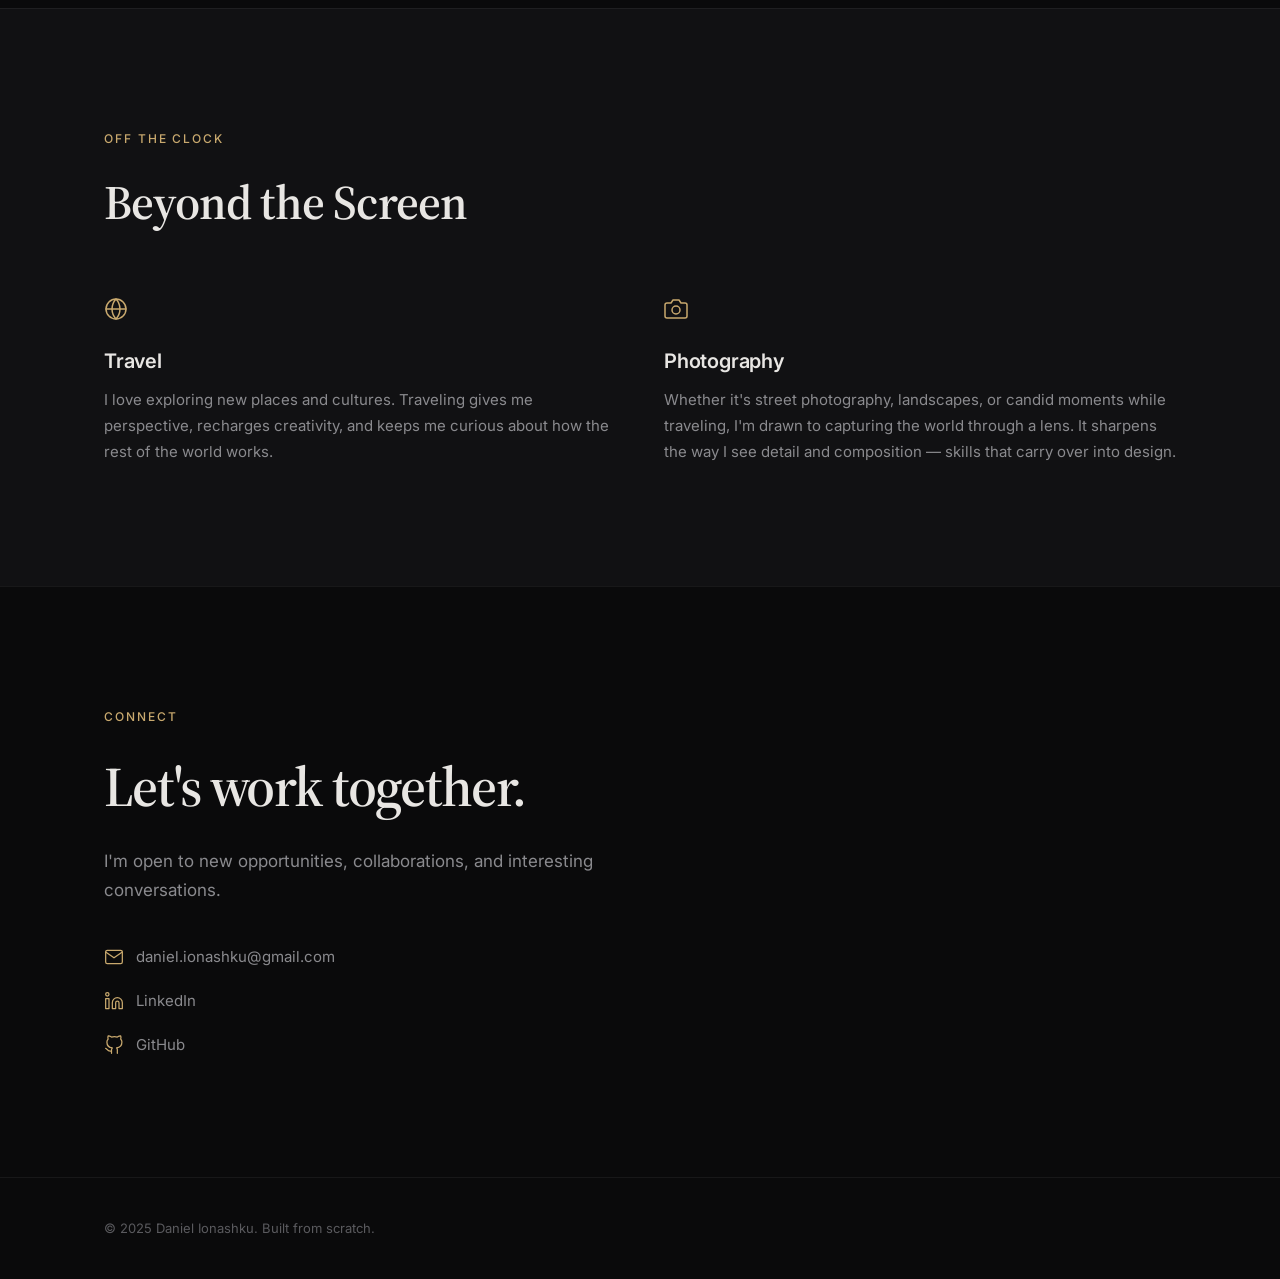
==== commit d9dcd4b6: "Add "Go Take a Hike" pixel art project (#07) Interactive pixel art hiking loop with ambient nature s" ====
--- a/index.html
+++ b/index.html
@@ -494,6 +494,44 @@
         </div>
       </div>
 
+      <div class="project reveal">
+        <div class="project__layout">
+          <div class="project__info">
+            <div class="project__number">07</div>
+            <h3 class="project__title">Go Take a Hike</h3>
+            <p class="project__tagline">No, seriously. Go take a hike.</p>
+            <p class="project__desc">
+              An endless pixel art hiking loop &mdash; a hiker and their dog on a scenic walk
+              through rolling green hills, swaying pines and oaks, drifting clouds, and the
+              occasional distant sheep. Built entirely on a single HTML canvas with no dependencies.
+              Toggle ambient sound for birds, wind, rustling leaves, and faint bleats from somewhere
+              over the hill. Sometimes the best thing you can build is the thing that tells you
+              to step away from the screen.
+            </p>
+            <div class="project__tech">
+              <span>Canvas</span>
+              <span>Pixel Art</span>
+              <span>Web Audio API</span>
+              <span>JavaScript</span>
+            </div>
+            <a href="https://danielionashku.github.io/pixel-art-hiking-loop/" class="project__link" target="_blank" rel="noopener">Go take a hike &rarr;</a>
+          </div>
+          <div class="project__preview">
+            <div class="browser-frame">
+              <div class="browser-frame__bar">
+                <span class="browser-frame__dot"></span>
+                <span class="browser-frame__dot"></span>
+                <span class="browser-frame__dot"></span>
+                <span class="browser-frame__url">danielionashku.github.io/pixel-art-hiking-loop</span>
+              </div>
+              <div class="browser-frame__body">
+                <img src="img/hiking-loop.png" alt="Pixel Art Hiking Loop screenshot" loading="lazy">
+              </div>
+            </div>
+          </div>
+        </div>
+      </div>
+
     </div>
   </section>
 
